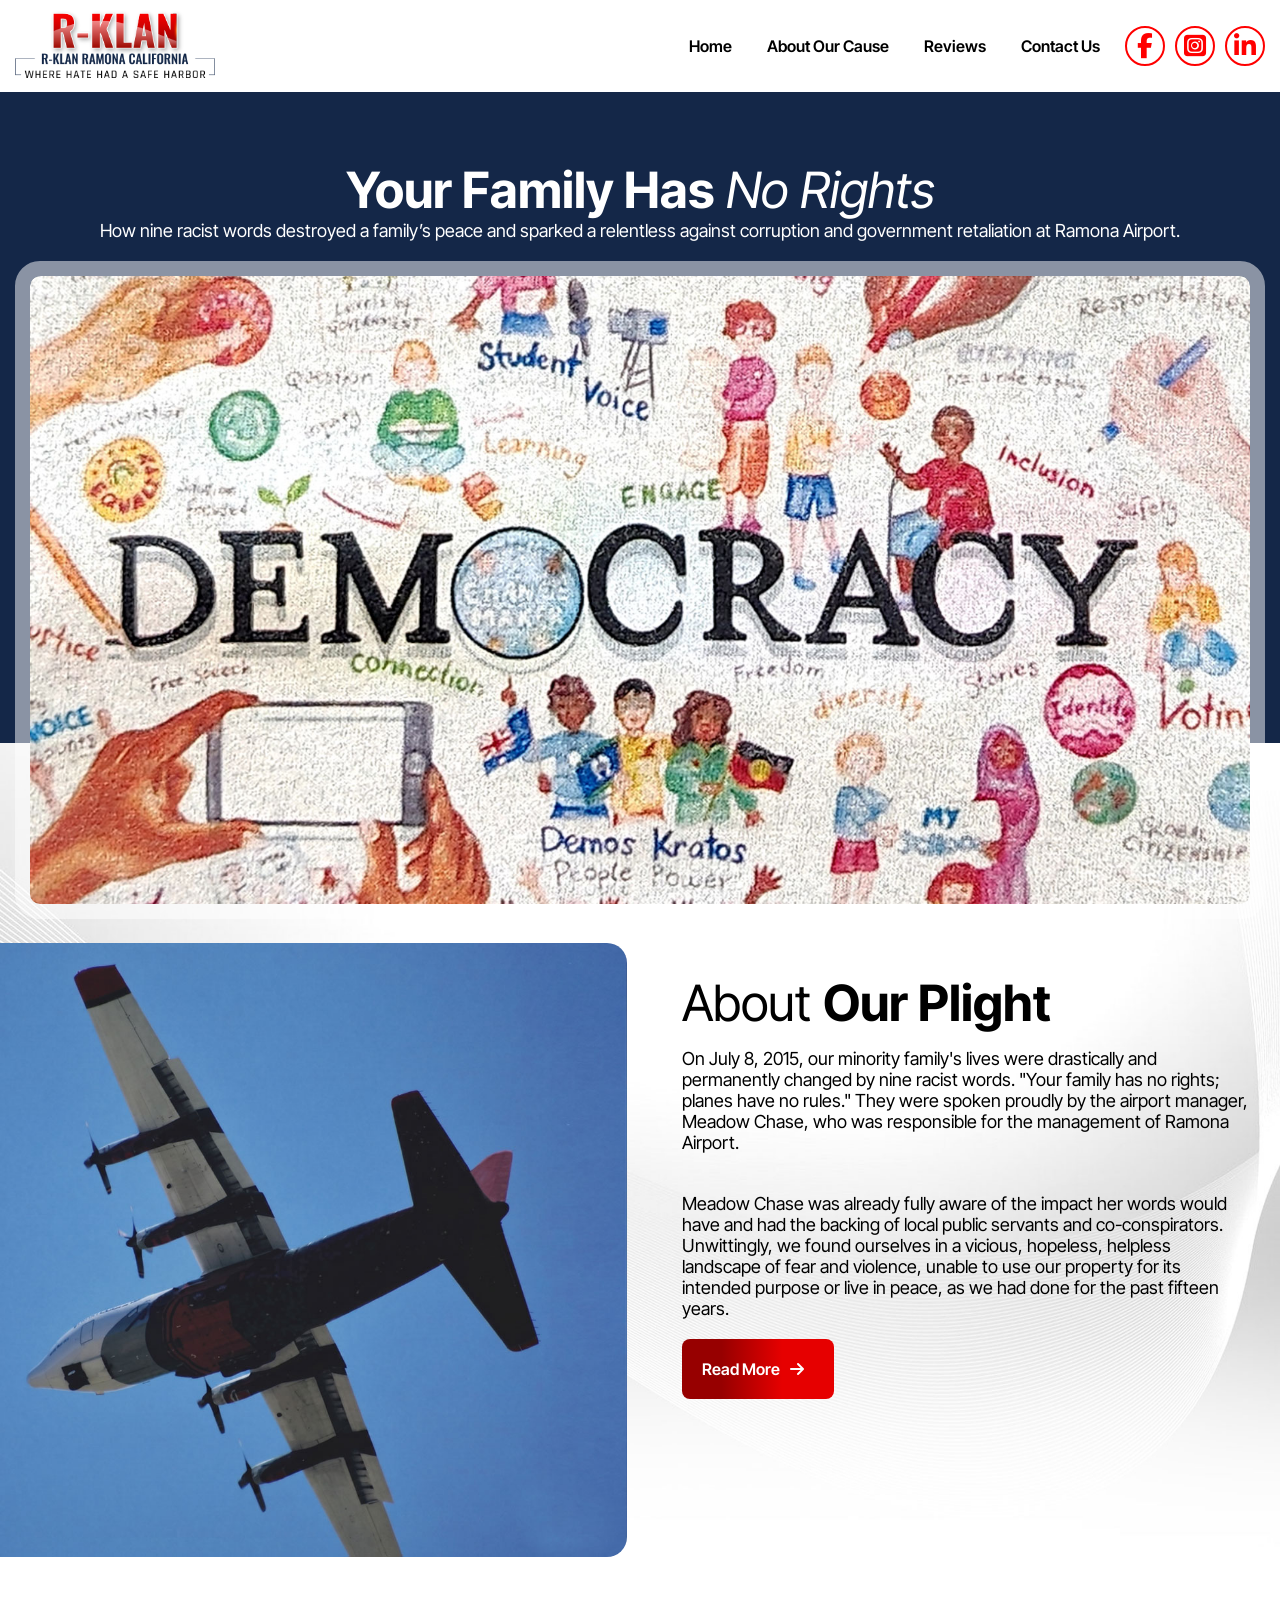
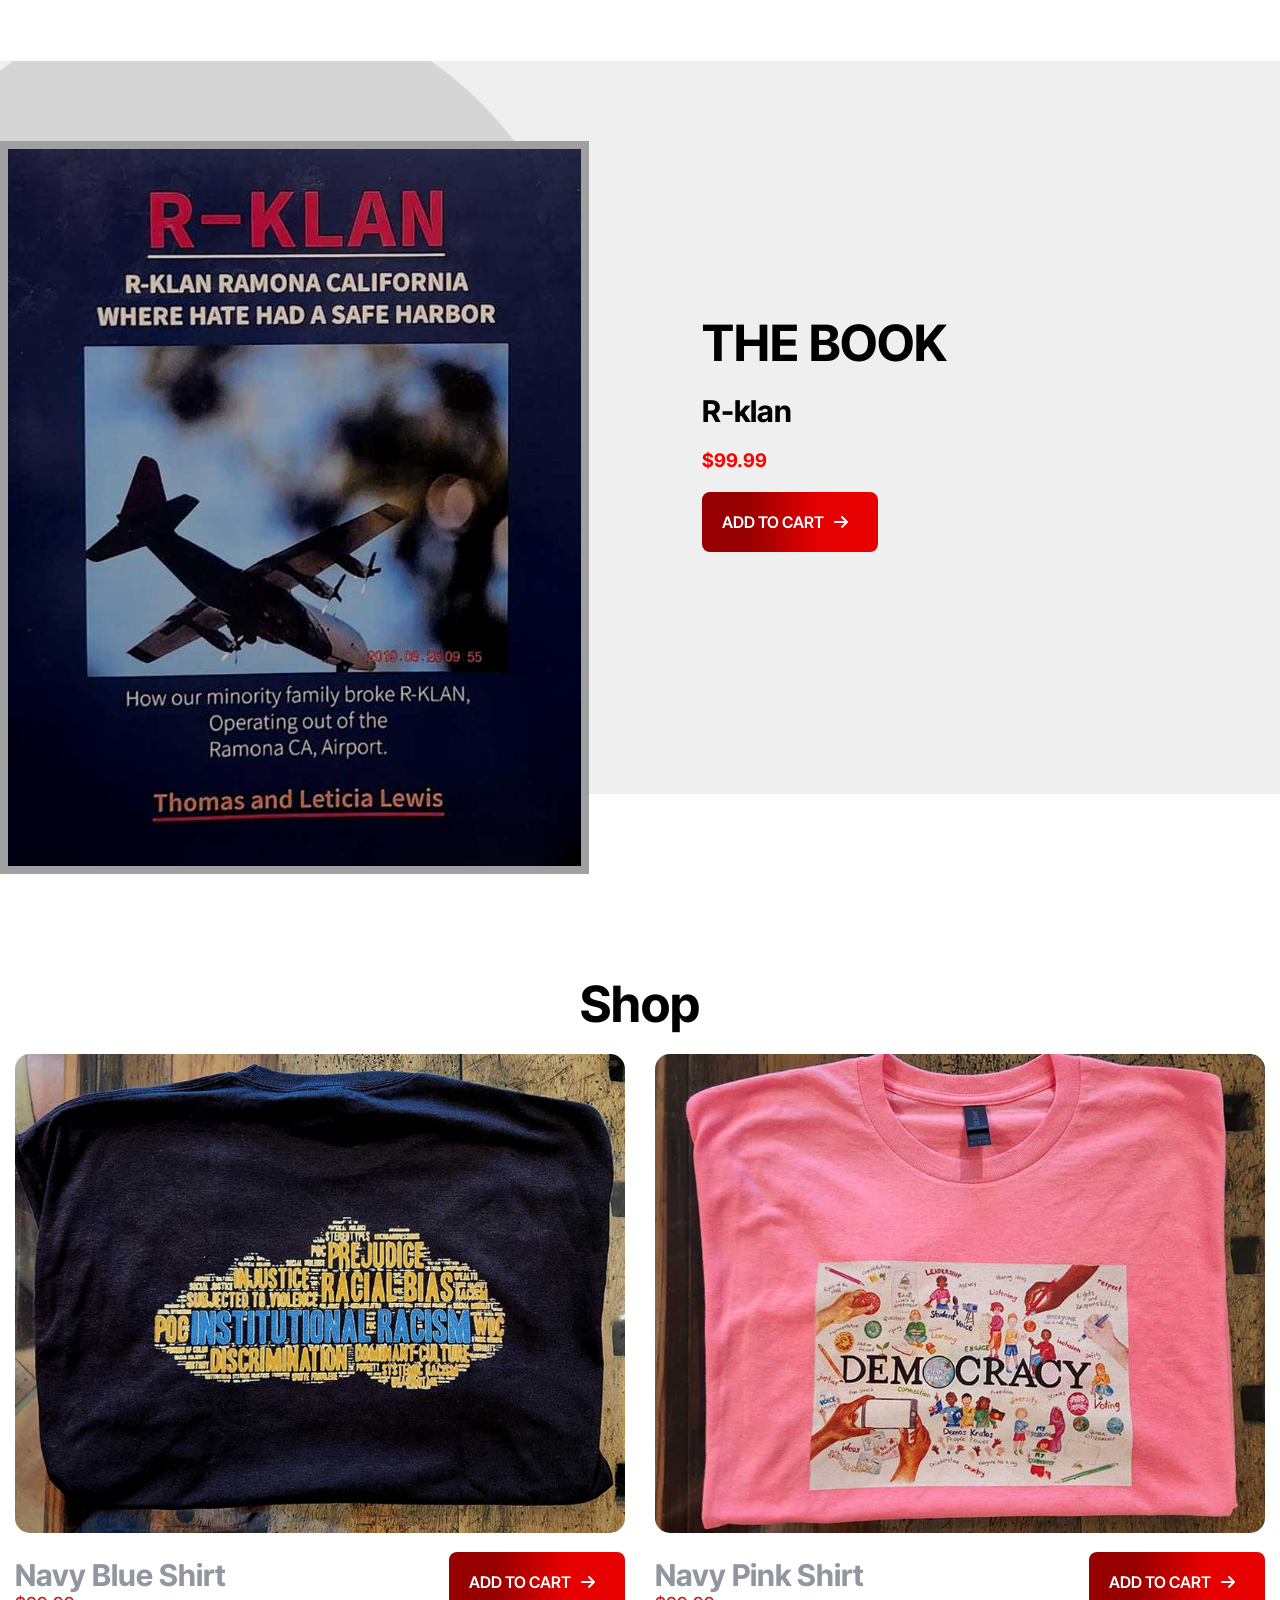
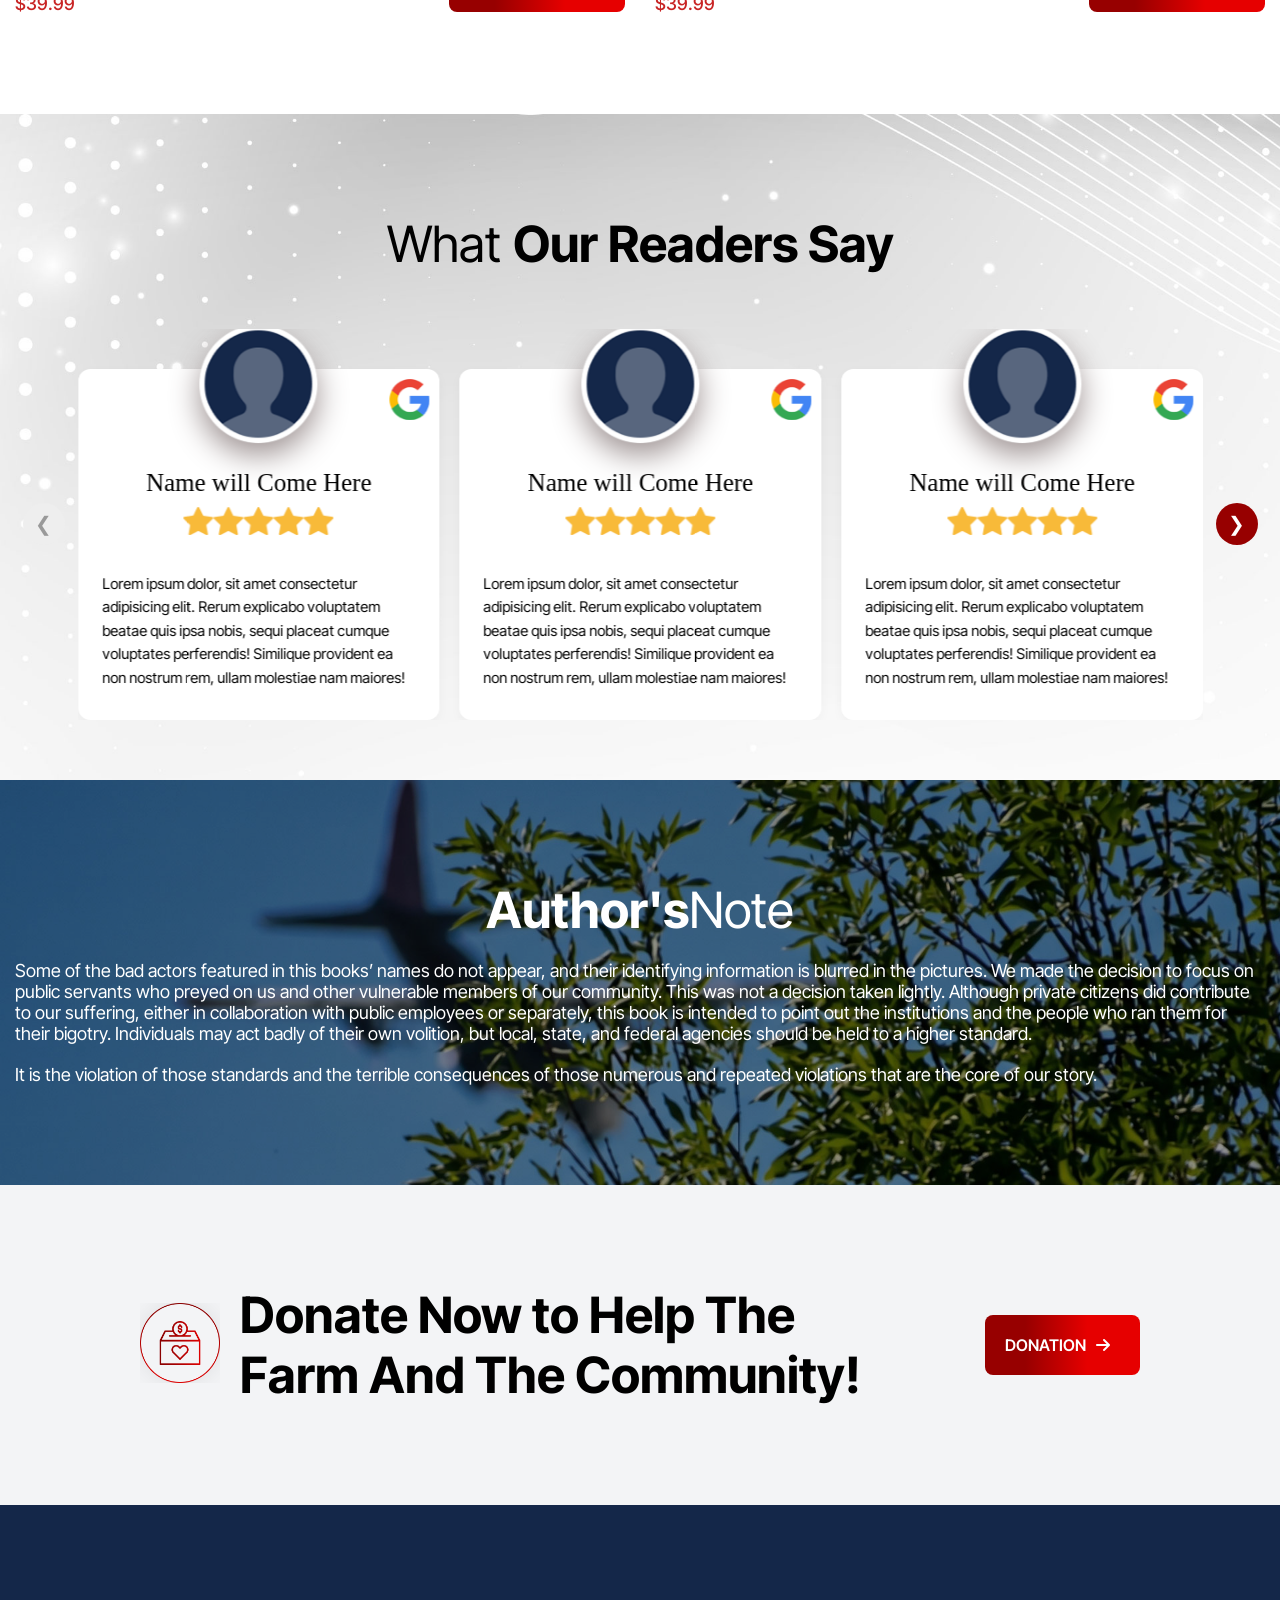
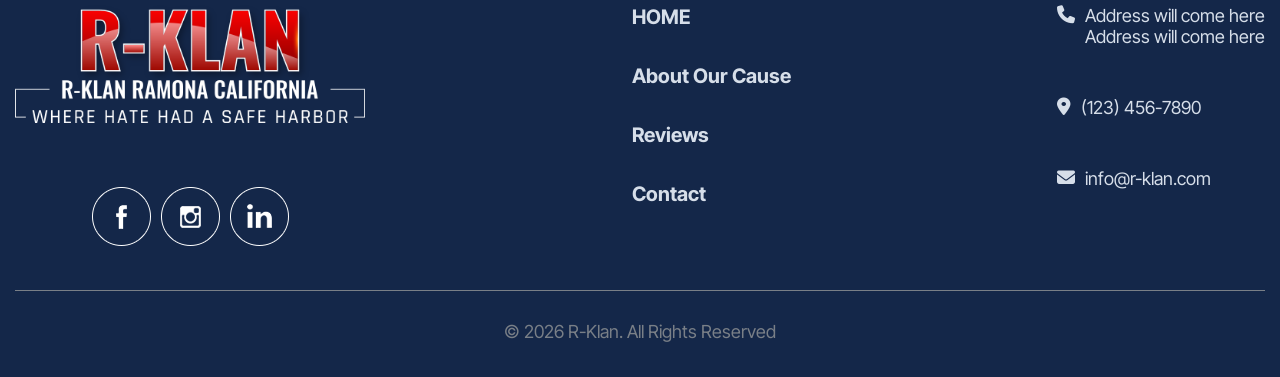
==== index.html @ c8f29520 "20 20" ====
<!DOCTYPE html>
<html lang="en">

<head>
    <meta charset="UTF-8">
    <meta name="viewport" content="width=device-width, initial-scale=1.0">
    <link rel="stylesheet" href="css/style.css">
    <link rel="stylesheet" href="css/Responsive.css">
    <link rel="preconnect" href="https://fonts.googleapis.com">
    <link rel="icon" type="image/png" sizes="16*16" href="HOME/IMAGE/r-klan-1.png">

    <link rel="preconnect" href="https://fonts.gstatic.com" crossorigin>
    <link rel="stylesheet" href="https://cdnjs.cloudflare.com/ajax/libs/font-awesome/6.7.2/css/all.min.css">
    <link rel="stylesheet" href="https://cdnjs.cloudflare.com/ajax/libs/font-awesome/6.7.2/css/all.min.css">
     <script src="js/component.js" defer></script>
    <script src="js/script.js" defer></script> 
    <title>r.klan</title>
</head>

<body>
    <header id="Nav-bar" class="r-klan-header">
        <div class="container">
            <div class="content">
                <div class="iogo-header">
                    <figure>
                        <div class="image-header">
                            <a href="index.html">
                                <img src="HOME/IMAGE/nav-bar.png" alt="logo-header">
                            </a>
                        </div>
                    </figure>
                </div>

                <div class="desktop">
                    <div class="said">
                        <div class="text-header">
                            <ul>
                                <li>
                                    <a href="index.html"></a>
                                </li>
                                <li>
                                    <a href="index.html"></a>
                                </li>
                                <li>
                                    <a href="about.html"></a>
                                </li>
                                <li>
                                    <a href="Reviews.html"></a>
                                </li>
                                <li>
                                    <a href="Contact.html"></a>
                                </li>
                            </ul>

                            <nav class="text">
                                <ul>

                                    <li><a href="index.html">Home</a></li>
                                    <li><a href="about.html">About Our Cause</a></li>
                                    <li><a href="Reviews.html">Reviews</a></li>
                                    <li><a href="Contact.html" class="active">Contact Us</a></li>
                                </ul>
                            </nav>
                            <div class="icon-nav">
                                <a href="">
                                    <i class="fa-brands fa-facebook-f"></i>
                                </a>
                                <a href="">
                                    <i class="fa-brands fa-square-instagram"></i>
                                </a>
                                <a href="">
                                    <i class="fa-brands fa-linkedin-in"></i>
                                </a>
                            </div>
                        </div>
                        </div>
                    </div>
                    <button class="nav-toggle" id="navToggle">  
                        <i class="fa-solid fa-bars"></i>
                        <!-- <i class="fa-solid fa-xmark"></i> -->
                    </button>

                    
                    <div class="mobile-nav" id="mobileNav">
                        <div class="said-nav">
                     <nav class="text">
                            <ul>
                                <li>
                                    <a href="index.html"></a>
                                </li>
                                <li>
                                    <a href="index.html"></a>
                                </li>
                                <li>
                                    <a href="about.html"></a>
                                </li>
                                <li>
                                    <a href="Reviews.html"></a>
                                </li>
                                <li>
                                    <a href="Contact.html"></a>
                                </li>
                            </ul>

                            
                              

                                    <li><a href="index.html">Home</a></li>
                                    <li><a href="about.html">About Our Cause</a></li>
                                    <li><a href="Reviews.html">Reviews</a></li>
                                    <li><a href="Contact.html" class="active">Contact Us</a></li>
                                </ul>
                     </nav>
                          
                            <div class="icon-nav">
                                <a href="">
                                    <i class="fa-brands fa-facebook-f"></i>
                                </a>
                                <a href="">
                                    <i class="fa-brands fa-square-instagram"></i>
                                </a>
                                <a href="">
                                    <i class="fa-brands fa-linkedin-in"></i>
                                </a>
                            </div>
                       
                        </div>
                    </div>
                   </header>
    <!--------------------------------------------------------- Nav-bar-------------------------------------------------------- -->
    <section id="yourfamily" class="main">
        <div class="container">
            <div class="fullcontent">
                <div class="imageone">
                    <div class="yourfamily">
                        <h1><b>Your Family Has</b><i> No Rights</i></h1>
                        <div class="afamily">
                            <p>How nine racist words destroyed a family’s peace and sparked a relentless
                                against corruption and government retaliation at Ramona Airport.</p>
                        </div>
                    </div>
                    <img src="HOME/IMAGE/Untitled-1.jpg" class="democracy" alt="Democracy">
                </div>
            </div>
    </section>
    <!------------------------------------------------------ Yourfamily ------------------------------------------------------>
    <section id="FLIGHT" class="FLIGHT">
        <figure> <img src="HOME/IMAGE/FLIGHT.jpg" class="FLIGHTtwo" alt="FLIGHT"></figure>
        <div class="row">

            <h2>About <b>Our Plight</b></h2>
            <p>On July 8, 2015, our minority family's lives were drastically and permanently changed by nine racist
                words. "Your family has no rights; planes have no rules." They were spoken proudly by the airport
                manager, Meadow Chase, who was responsible for the management of Ramona Airport.</p>
            <p class="para1">Meadow Chase was already fully aware of the impact her words would have and had the backing
                of local public servants and co-conspirators. Unwittingly, we found ourselves in a vicious, hopeless,
                helpless landscape of fear and violence, unable to use our property for its intended purpose or live in
                peace, as we had done for the past fifteen years.</p>
            <div class="btn">
                <a href="#">Read More</a>
            </div>
        </div>
    </section>
    <!-------------------------------------------------------- thebook------------------------------------------------------ -->

    <section id="book" class="thebook1">
        <div class="container">
            <div class="content">
                <div class="image">
                    <div class="imagethree">
                        <img src="HOME/IMAGE/image (10).jpg" class="r-klan" alt="r-klan">
                    </div>
                </div>
            </div>
            <div class="fulltext">
                <div class="text">
                    <h2 class="thebook"><b>THE BOOK</b> </h2>
                    <h3 class="r-klanp"><b>R-klan</b></h3>
                    <h3 class="amount">$99.99</h3>
                    <div class="btn">
                        <a href="#">ADD TO CART</a>
                    </div>
                </div>
            </div>



    </section>
    <!--------------------------------------------------------- Shop------------------------------------------------------- -->
    <section id="shop" class="Shoponly">
        <div class="container">
            <div class="shop">
                <h1>Shop</h1>
            </div>
            <div class="content">


                <div class="fullshop">
                    <div class="imageone">
                        <img src="HOME/IMAGE/image (11).jpg" alt="shirt">

                        <div class="text">
                            <div class="text1">
                                <h4>Navy Blue Shirt</h4>
                                <p>$39.99</p>
                            </div>
                            <div class="btn">
                                <a href="#">ADD TO CART</a>
                            </div>
                        </div>
                    </div>
                    <div class="imagtwo">
                        <img src="HOME/IMAGE/image (12).jpg" alt="shirt">
                        <div class="text">
                            <div class="text1">
                                <h4>Navy Pink Shirt</h4>
                                <p>$39.99</p>
                            </div>
                            <div class="btn">
                                <a href="#">ADD TO CART</a>
                            </div>
                        </div>
                    </div>



                </div>
            </div>
        </div>
    </section>
    <!------------------------------------------------------ Readers ------------------------------------------------------>
    <!-- <section id="readers">
        <div class="container">
            <h2>What <b> Our Readers Say </b></h2>
            <div class="fullbox">
                <div class="rev-item">
                    <div class="rev-top-group">
                        <div class="icon">
                            <figure>
                                <img src="HOME/IMAGE/icon6.png" alt="icon" class="icon-user">
                                <img src="HOME/IMAGE/google.png" alt="google" class="google-user">
                            </figure>
                        </div>
                    </div>
                    <div class="name-will">Name will Come Here</div>
                    <div class="star">
                        <figure>
                            <img src="HOME/IMAGE/star.png" alt="star-s" class="star">
                        </figure>
                    </div>
                    <p class="Lorem">Lorem ipsum dolor, sit amet consectetur adipisicing elit. Rerum explicabo
                        voluptatem beatae quis ipsa nobis, sequi placeat cumque voluptates perferendis! Similique
                        provident ea non nostrum rem, ullam molestiae nam maiores!</p>
                </div> -->
    <!---------------------------------------------------- Card-2 -------------------------------------------------->
    <!-- 
                <div class="rev-item">
                    <div class="rev-top-group">
                        <div class="icon">
                            <figure>
                                <img src="HOME/IMAGE/icon6.png" alt="icon" class="icon-user">
                                <img src="HOME/IMAGE/google.png" alt="google" class="google-user">
                            </figure>
                        </div>
                    </div>
                    <div class="name-will">Name will Come Here</div>
                    <div class="star">
                        <figure>
                            <img src="HOME/IMAGE/star.png" alt="star-s" class="star">
                        </figure>
                    </div>
                    <p class="Lorem">Lorem ipsum dolor, sit amet consectetur adipisicing elit. Rerum explicabo
                        voluptatem beatae quis ipsa nobis, sequi placeat cumque voluptates perferendis! Similique
                        provident ea non nostrum rem, ullam molestiae nam maiores!</p>
                </div> -->
    <!--------------------------------------------------- Card-3 --------------------------------------------------->
    <!-- <div class="rev-item">
                    <div class="rev-top-group">
                        <div class="icon">
                            <figure>
                                <img src="HOME/IMAGE/icon6.png" alt="icon" class="icon-user">
                                <img src="HOME/IMAGE/google.png" alt="google" class="google-user">
                            </figure>
                        </div>
                    </div>
                    <div class="name-will">Name will Come Here</div>
                    <div class="star">
                        <figure>
                            <img src="HOME/IMAGE/star.png" alt="star-s" class="star">
                        </figure>
                    </div>
                    <p class="Lorem">Lorem ipsum dolor, sit amet consectetur adipisicing elit. Rerum explicabo
                        voluptatem beatae quis ipsa nobis, sequi placeat cumque voluptates perferendis! Similique
                        provident ea non nostrum rem, ullam molestiae nam maiores!</p>
                </div> -->
     
<section id="readers">
    <div class="container">
 
        <h2>What <b>Our Readers Say</b></h2>
 
        <div class="review-slider">
 
            <!-- Left Button -->
            <button class="slider-btn prev" aria-label="Previous">
                &#10094;
            </button>
 
            <div class="fullbox">
                <div class="slider-track">
 
                    <!-- Card 1 -->
                    <div class="rev-item">
                        <div class="rev-top-group">
                            <div class="icon">
                                <figure>
                                    <img src="HOME/IMAGE/icon6.png"
                                         alt="icon" class="icon-user">
                                    <img src="HOME/IMAGE/google.png"
                                         alt="google" class="google-user">
                                </figure>
                            </div>
                        </div>
 
                        <div class="name-will">Name will Come Here</div>
 
                        <div class="star">
                            <figure>
                                <img src="HOME/IMAGE/star.png"
                                     alt="stars" class="star">
                            </figure>
                        </div>
 
                        <p class="Lorem">
                            Lorem ipsum dolor, sit amet consectetur
                            adipisicing elit. Rerum explicabo voluptatem
                            beatae quis ipsa nobis, sequi placeat cumque
                            voluptates perferendis! Similique provident
                            ea non nostrum rem, ullam molestiae nam maiores!
                        </p>
                    </div>
 
                    <!-- Card 2 -->
                    <div class="rev-item">
                        <div class="rev-top-group">
                            <div class="icon">
                                <figure>
                                    <img src="HOME/IMAGE/icon6.png"
                                         alt="icon" class="icon-user">
                                    <img src="HOME/IMAGE/google.png"
                                         alt="google" class="google-user">
                                </figure>
                            </div>
                        </div>
 
                        <div class="name-will">Name will Come Here</div>
 
                        <div class="star">
                            <figure>
                                <img src="HOME/IMAGE/star.png"
                                     alt="stars" class="star">
                            </figure>
                        </div>
 
                        <p class="Lorem">
                            Lorem ipsum dolor, sit amet consectetur
                            adipisicing elit. Rerum explicabo voluptatem
                            beatae quis ipsa nobis, sequi placeat cumque
                            voluptates perferendis! Similique provident
                            ea non nostrum rem, ullam molestiae nam maiores!
                        </p>
                    </div>
 
                    <!-- Card 3 -->
                    <div class="rev-item">
                        <div class="rev-top-group">
                            <div class="icon">
                                <figure>
                                    <img src="HOME/IMAGE/icon6.png"
                                         alt="icon" class="icon-user">
                                    <img src="HOME/IMAGE/google.png"
                                         alt="google" class="google-user">
                                </figure>
                            </div>
                        </div>
 
                        <div class="name-will">Name will Come Here</div>
 
                        <div class="star">
                            <figure>
                                <img src="HOME/IMAGE/star.png"
                                     alt="stars" class="star">
                            </figure>
                        </div>
 
                        <p class="Lorem">
                            Lorem ipsum dolor, sit amet consectetur
                            adipisicing elit. Rerum explicabo voluptatem
                            beatae quis ipsa nobis, sequi placeat cumque
                            voluptates perferendis! Similique provident
                            ea non nostrum rem, ullam molestiae nam maiores!
                        </p>
                    </div>
 
                </div>
            </div>
 
            <!-- Right Button -->
            <button class="slider-btn next" aria-label="Next">
                &#10095;
            </button>
 
        </div>
    </div>
</section>
 

    <!----------------------------------------- Note--------------------------------------- -->
    <section id="note">
        <div class="container">
            <div class="content">
                <h4><b>Author's</b>Note</h4>
                <p>Some of the bad actors featured in this books’ names do not appear, and their identifying information
                    is blurred in the pictures. We made the decision to focus on public servants who preyed on us and
                    other vulnerable members of our community. This was not a decision taken lightly. Although private
                    citizens did contribute to our suffering, either in collaboration with public employees or
                    separately, this book is intended to point out the institutions and the people who ran them for
                    their bigotry. Individuals may act badly of their own volition, but local, state, and federal
                    agencies should be held to a higher standard.
                </p>
                <p> It is the violation of those standards and the terrible consequences of those numerous and repeated
                    violations that are the core of our story.</p>
            </div>
        </div>
    </section>
    <!------------------------------------------------------- Donate----------------------------------------------------- -->
    <section id="Donate">
        <div class="container">
            <div class="fullcontent">
                <div class="content1">
                    <div class="image">
                        <figure>
                            <img src="HOME/IMAGE/icon2.png" alt="">
                        </figure>
                    </div>
                    <h2>Donate Now to Help The <br>
                        Farm And The Community!</h2>
                </div>
                <div class="btn">
                    <a href="#">DONATION</a>
                </div>
            </div>
        </div>
    </section>
    <!----------------------------------------------------------- r-klan ----------------------------------------------------------->
    <footer id="klan" class="lower">
        <div class="container">
            <div class="content">
                <div class="contentone">
                    <div class="image">
                        <figure>
                            <a href="index.html"><img src="HOME/IMAGE/r-klan-1.png" alt="R-klan" class="img"></a>
                        </figure>
                        <figure>
                            <div class="image-1">
                                <a href=""><img src="HOME/IMAGE/facebook.png" alt="facebook" class="your"></a>
                                <a href=""><img src="HOME/IMAGE/insta.png" alt="insta" class="your"></a>
                                <a href=""><img src="HOME/IMAGE/i.n.png" alt="i.n" class="your"></a>
                            </div>
                        </figure>
                    </div>
                    <div class="text">
                        <nav>
                            <ul>
                                <li><a href="index.html">HOME</a></li>
                                <li><a href="about.html">About Our Cause</a></li>
                                <li><a href="Reviews.html">Reviews</a></li>
                                <li><a href="Contact.html">Contact</a></li>
                            </ul>
                        </nav>
                    </div>
                    <div class="textcall">

                        <p> Address will come here <br>
                            Address will come here</p>

                        <p>(123) 456-7890</p>
                        <p>info@r-klan.com</p>
                    </div>
                </div>
                <div class="content2">
                    <p>© 2026 R-Klan. All Rights Reserved</p>
                </div>
            </div>
        </div>
    </footer>
    <!--------------------------------------------------------- Complete-wab-page ----------------------------------------------->
</body>

</html>
---- css/style.css ----
@import url('https://fonts.googleapis.com/css2?family=Inter+Tight:ital,wght@0,300;1,300&display=swap');
@import url('https://fonts.googleapis.com/css2?family=Inter+Tight:ital,wght@0,300;1,300&display=swap');



html,
body {
    overflow-x: clip;
}

* {
    padding: 0;
    margin: 0;
    box-sizing: border-box;
}

h1,
h2 {
    font-size: 50px;
    font-family: "Inter Tight", sans-serif;
    font-weight: 400;

}

p {
    font-family: "Inter Tight", sans-serif;
    font-weight: 400;
    font-size: 18px;


}

img {
    width: 100%;
}

.btn a {
    /* background-image: url(background-color-1.jpg); */
    background-position: center;
    background: linear-gradient(90deg, rgba(151, 0, 0, 1) 26%, rgba(230, 0, 0, 1) 66%);
    background-size: cover;
    padding: 20px 20px;
    color: white;
    border-radius: 8px;
    font-family: "Inter Tight", sans-serif;
    font-weight: 600;
    text-decoration: none;
}

/* .btn a {
    font-size: 15px;
    background: linear-gradient(90deg, rgba(151, 0, 0, 1) 26%, rgba(230, 0, 0, 1) 66%);
    padding: 20px 20px;
    border-radius: 8px;
    color: white;
    text-decoration: none;
} */
.btn a::after {
    content: "\f061";
    font-weight: 900;
    font-family: "Font Awesome 6 Free";
    padding: 10px 10px 20px;

}

.fullcontent {
    text-align: center;
}

.yourfamily {
    color: white;

    /* font-optical-sizing: auto;
   /* font-weight: <weight>;    */
    font-style: normal;
    padding: 20px 30px;
}

.main {
    background-color: #142748;
    display: flex;
    justify-content: center;
    /* padding: 100px 15px;*/
    padding: 140px 15px 0px;
}

.container {
    width: 100%;
    max-width: 1280px;
    row-gap: 30px;
}


.democracy {
    width: 100%;
    /* height: 450px; */
    border-radius: 25px;
    border: 15px solid rgba(255, 255, 255, 0.5);
    margin-bottom: -180px;
    position: relative;
    z-index: 11;
}

/*----------------------------------------------------------FLIGH---------------------------------------------------------- */
.FLIGHT {
    display: flex;
    padding: 200px 0px 100px 0px;
    width: 100%;
    border-radius: 0px 20px 20px 0px;
    /* height: auto; 
    min-height: 80vh;  */
    background-image: url("../HOME/IMAGE/image.2.jpg");
    background-position: center;
    background-size: cover;
    column-gap: 25px;
    position: relative;
    z-index: 10;
}

#FLIGHT p {
    margin-top: 15px;
    margin-bottom: 40px;
}

.FLIGHTone {
    width: 50%;
}

.FLIGHTtwo {
    width: 100%;
    border-radius: 0px 20px 20px 0px;
    height: auto;
    /* min-height: 80vh; */
    object-fit: cover;
    object-position: center;
    height: 80vh;
}

figure {
    width: 50%;
}

.container {
    width: 100%;
    max-width: 1280px;
    row-gap: 30px;
}

.row {
    /* display: flex; */
    flex-direction: column;
    width: 50%;
    row-gap: 50px;
    /* padding: 0px 15px; */
    padding: 30px 30px;



    /* ------------------------------------------------------------btn------------------------------------------------------------ */
}


.btn a ::after {}


/*----------------------------------------------------------- Thebook ----------------------------------------------------------*/
.thebook {


    font-size: 50px;
    font-family: "Inter Tight", sans-serif;
    font-weight: 900;
}


.text {
    display: flex;
    flex-direction: column;
    font-family: "Inter Tight", sans-serif;

    /* padding: 0px 62px; */

    /* row-gap: 20px; */
}

#book .text {
    padding: 0px 62px;
    row-gap: 20px;
}

.r-klanp {


    font-weight: 500;
    font-size: 30px;
    font-family: "Inter Tight", sans-serif;
}


.amount {

    color: red;
}

.cart {
    padding: 10px 25px;
    background-image: url(background-color-1.jpg);
    background-size: cover;
    background-position: center;
    color: white;
    border-radius: 5px;

}

.r-klan {
    width: 100%;

}

.thebook1 .imagethree {
    /* display: flex; */
    position: relative;
    width: 92%;
    bottom: -80px;
    line-height: 0;
    border: 8px solid #a0a0a0;

}

.thebook1 {
    /* margin-top: 50px; */
    background-color: #efefef;
    display: flex;
    justify-content: center;
    position: relative;
}

#book::before {
    content: " ";
    background-image: url("../HOME/IMAGE/2.png");
    background-size: contain;
    background-position: center;
    position: absolute;
    top: -65px;
    left: -570px;
    width: 100%;
    height: 100%;
    background-repeat: no-repeat;
}

#book .container {
    display: flex;
    align-items: center;
    width: 100%;
    max-width: 1280px;
}

.image {}

.content {
    width: 50%;
    position: relative;
}

#book .btn {
    padding: 20px 0px;

}


/* -------------------------------------------------------------Shop -------------------------------------------------------------*/
.shirt {

    border-radius: 30px;
}

.shirttwo {}

.fullshop {
    text-align: center;
    display: flex;
    justify-content: center;
    column-gap: 30px;
}

.shop {
    text-align: center;
}

.Shoponly {
    display: flex;
    align-items: center;
    text-align: center;
    justify-content: center;
    flex-direction: column;
    width: 100%;
    padding: 180px 15px 100px;
}

.shop h1 {
    font-weight: 700;
}

#shop .content {
    display: flex;
    justify-content: center;
    column-gap: 30px;
    padding-top: 20px;
    width: 100%;

}

#shop .text {

    justify-content: space-between;
    padding-top: 20px;
}

#shop p {
    font-family: "Inter Tight", sans-serif;
    font-weight: 500;
    font-size: 18px;
    color: #c82424;
}

#shop h4 {
    font-size: 30px;
    color: #9196a1;

}

#shop img {
    border-radius: 15px;
}

#shop .btn {
    padding-top: 15px;

}

.text1 {
    text-align: start;
}

/*---------------------------------------------------------- Readers ----------------------------------------------------------*/
/* ==============================
   READERS REVIEW SECTION
============================== */

 
/* Readers Section */
 
#readers {
    display: flex;
    justify-content: center;
    background-image: url(../HOME/IMAGE/image.1.jpg);
    background-size: cover;
    background-position: center;
    padding: 100px 15px 60px;
    overflow: hidden;
}
 
#readers .container {
    display: flex;
    flex-direction: column;
    align-items: center;
    width: 100%;
}
 
#readers h2 {
    text-align: center;
    margin-bottom: 25px;
}
 
/* Slider Main Wrapper */
 
.review-slider {
    position: relative;
    width: 90%;
    max-width: 1200px;
    display: flex;
    align-items: center;
    justify-content: center;
}
 
/* Slider View */
 
.fullbox {
    width: 100%;
    overflow: hidden;
    cursor: grab;
    user-select: none;
}
 
.fullbox:active {
    cursor: grabbing;
}
 
/* Slider Track */
 
.slider-track {
    display: flex;
    gap: 20px;
    transition: transform 0.6s ease-in-out;
    will-change: transform;
}
 
/* Review Card */
 
.rev-item {
    display: flex;
    justify-content: center;
    align-items: center;
    flex-direction: column;
 
    background-color: white;
    border-radius: 12px;
    padding: 30px 24px;
 
    position: relative;
    margin-top: 40px;
 
    flex: 0 0 calc((100% - 40px) / 3);
    box-sizing: border-box;
 
    box-shadow: 0 4px 12px rgba(0, 0, 0, 0.04);
}
 
/* User Icon */
 
.icon-user {
    width: 120px;
    filter: drop-shadow(0px 12px 15px #9e9393);
}
 
.google-user {
    position: absolute;
    top: 55px;
    right: 10px;
    width: 40px;
}
 
.rev-top-group {
    position: absolute;
    top: -45px;
    left: 0;
    right: 0;
    display: flex;
    justify-content: center;
}
 
.name-will {
    font-size: 25px;
    font-weight: 400;
    color: var(--rev-bg-mobile);
    margin-top: 70px;
    margin-bottom: 10px;
}
 
.star {
    font-size: 1.4rem;
    margin-bottom: 16px;
    letter-spacing: 2px;
    width: 150px;
}
 
.Lorem {
    font-size: 0.92rem;
    line-height: 1.6;
    color: var(--rev-font-color);
    margin: 0;
    text-align: left;
}
 
/* Slider Arrows */
 
.slider-btn {
    position: absolute;
    top: 50%;
    transform: translateY(-50%);
 
    width: 42px;
    height: 42px;
    border: none;
    border-radius: 50%;
 
    background: #970000;
    color: white;
 
    font-size: 20px;
    cursor: pointer;
    z-index: 5;
 
    display: flex;
    align-items: center;
    justify-content: center;
 
    transition: 0.3s;
}
 
.slider-btn:hover {
    background: #e60000;
}
 
.slider-btn.prev {
    left: -55px;
    background: #eeeeee;
    color: #999;
}
 
.slider-btn.next {
    right: -55px;
}
 
/* Responsive */
 
@media (max-width: 900px) {
    .rev-item {
        flex: 0 0 calc((100% - 20px) / 2);
    }
}
 
@media (max-width: 600px) {
    .review-slider {
        width: 85%;
    }
 
    .rev-item {
        flex: 0 0 100%;
    }
 
    .slider-btn.prev {
        left: -42px;
    }
 
    .slider-btn.next {
        right: -42px;
    }
 
    .name-will {
        font-size: 20px;
    }
 
    #readers {
        padding: 70px 15px 50px;
    }
}
 


/* -----------------------------------------Note -----------------------------------------*/
#note {
    background-image: url(../HOME/IMAGE/1.jpg);
    display: flex;
    justify-content: center;
    align-items: center;
    background-size: cover;
    /* background-position: center; */
    padding: 100px 15px;
    position: relative;
    z-index: 1;
    height: 10%;
}

#note .container {
    display: flex;
    justify-content: center;
}

#note .content {
    display: flex;
    flex-direction: column;
    gap: 20px;
    color: white;
    width: 100%;
}

#note h4 {
    text-align: center;
    font-size: 50px;
    font-family: "Inter Tight", sans-serif;
    font-weight: 400;

}

#note::before {
    content: " ";
    position: absolute;
    width: 100%;
    height: 100%;
    top: 0;
    left: 0;
    background-color: rgba(0, 0, 0, 0.4);
    z-index: -1;
}

/*----------------------------------------------------------- Donate -----------------------------------------------------------*/
#Donate {
    display: flex;
    justify-content: center;
    align-items: center;
    width: 100%;
    padding: 100px 15px;
    background-color: #f3f4f6;

}

.container {
    width: 100%;
    max-width: 1280px;
    align-items: center;
}

#Donate .fullcontent {
    display: flex;
    justify-content: space-evenly;
    align-items: center;
}

#Donate .content1 {
    display: flex;
    align-items: center;
}

#Donate .image {}

#Donate h2 {
    font-weight: 700;
    text-align: start;
}

/* ----------------------------------------------------------.r-klan---------------------------------------------------------- */
#klan {
    background-color: #142749;
    display: flex;
    justify-content: center;
    align-items: center;
    padding: 100px 15px 35px;
    width: 100%;
}

#klan .contentone {
    display: flex;
    justify-content: space-between;
    margin-bottom: 40px;
    color: #d6dee9;
}

#klan .image {
    display: flex;
    flex-direction: column;
    row-gap: 60px;
    max-width: 350px;
    width: 100%;
}

#klan .image-1 {
    column-gap: 10px;
    display: flex;
    justify-content: center;
}

#klan ul {
    display: flex;
    flex-direction: column;
    row-gap: 35px;
    font-weight: 700;
}

.text {
    display: flex;
    flex-direction: column;
    row-gap: 20px;
}

#klan .text {
    font-size: 20px;
}

#klan .text li {
    list-style: none;
}

#klan .text a {
    color: #d6dee9;
    text-decoration: none;
}

#klan .textcall {
    row-gap: 50px;
    display: flex;
    flex-direction: column;
    font-weight: 700;
    /* width: 20%; */

}

#klan .content2 {
    border-top: 1px solid;
    padding-top: 30px;
    text-align: center;
    color: #797f87;
}

#klan figure {
    width: 100%;
}

#klan .content {
    width: 100%;
}

#Donate img {
    width: 100px;
    padding-right: 20px;
}

#klan .textcall p:first-child::before {
    content: "\f095";
    font-weight: 900;
    font-family: "Font Awesome 6 Free";
}

#klan .textcall p:nth-child(2)::before {
    content: "\f3c5";
    font-weight: 900;
    font-family: "Font Awesome 6 Free";

}

#klan .textcall p:last-child::before {
    content: "\f0e0";
    font-weight: 900;
    font-family: "Font Awesome 6 Free";

}

#klan .textcall p:first-child,
#klan .textcall p:nth-child(2),
#klan .textcall p:last-child {
    display: flex;
    column-gap: 10px;
}

#klan .text a:hover,
#klan .text p:hover,
#klan .text p:nth-child(2):hover {
    color: red;
    transition: 1s;
}

#klan .textcall a:hover,
#klan .textcall p:hover,
#klan .textcall p:nth-child(2):hover {
    color: red;
    transition: 1s;
}

/* /-------------------------------------------------- ---Aboutsection--------------- -------------------------------- */

#aboutFLIGHT .container {
    display: flex;
    justify-content: center;
    margin: 0px 15px;
}

.aboutrow {
    display: flex;
    flex-direction: column;
    width: 100%;
    padding: 30px 30px;
    row-gap: 30px;
}

#aboutFLIGHT figure {
    width: 100%;
}

.FLIGHTab {
    border-radius: 20px 20px 20px 20px;
    object-fit: cover;
    object-position: center;
}

.about-image {
    width: 100%;
    max-width: 1300px;
    border: 15px solid rgba(255, 255, 235, 0.3);
    border-radius: 30px;
    /* margin-bottom: -100px; */
    position: relative;
    z-index: 3;
}

.about-img {
    border-radius: 15px;
    object-fit: cover;
    height: 620px;
}


/*------------------------------------------------------- Why Choose Us------------------------------------------------------- */
#Choose {
    display: flex;
    justify-content: center;
    align-items: center;
    background-color: #efefef;
    padding: 100px 15px;
    position: relative;

}

#Choose .Choosetext {
    width: 50%;
    row-gap: 40px;
    position: relative;
    z-index: 2;
}

.Choosetext {
    display: flex;
    flex-direction: column;
}

#Choose .lowertext {
    display: flex;
    flex-direction: column;
    row-gap: 20px;
}

#Choose .lowertext p::before {
    content: "\f058";
    font-weight: 400;
    font-family: "Font Awesome 6 Free";
    padding-right: 15px;
    color: red;

}

#Choose .FLIGHT2 {
    object-fit: cover;
    object-position: center;
    height: auto;
    width: 100%;
    min-height: 687px;
    margin-bottom: -130px;
    border: 4px solid #a0a0a0;
    position: relative;
    z-index: 3;
}

#Choose figure {
    width: 100%;
}

#Choose .container {
    display: flex;
    justify-content: space-between;
}

#Lorem {
    display: flex;
    justify-content: center;
    width: 100%;
    padding: 180px 15px;
}

#Lorem .container {
    display: flex;
    flex-direction: column;
    justify-content: center;

}

#Lorem .come {
    display: flex;
    flex-direction: column;
    row-gap: 18px;
    position: relative;
    padding: 30px 355px 30px 50px;
    border: 2px solid #e3e3e3;
    box-shadow: 0px 9px 40px 0px rgba(0, 0, 0, 0.1);
    border-radius: 8px
}

#Lorem .profile {
    max-width: 100px;
    filter: drop-shadow(0px 29px 14px #d7cbcb);
}

#Lorem .logos {
    position: absolute;
    right: 20px;
    top: 50px;
    max-width: 40px;
}

#Lorem .stars {
    max-width: 160px;
}

#Lorem h4 {
    font-size: 27px;
    font-family: "Inter Tight", sans-serif;
}

/*---------------------------------------------------------- Contact ----------------------------------------------------------*/
#Contact .plight {}

.Contact-img {
    width: 100%;

}

#changed {
    display: flex;
    justify-content: center;
    background-color: #ffff;
    width: 100%;
    padding: 200px 15px 100px;
}

.position-bottom {
    object-position: center bottom;
}

#changed .container {
    display: flex;
    justify-content: center;
    column-gap: 30px;
}

.Contact {
    width: 50%;
}

.fulltext {
    display: flex;
    flex-direction: column;
    row-gap: 15px;
    margin-top: 10px;
}

input,
textarea {
    width: 100%;
    padding: 20px;
    border-radius: 5px;
    border: 1px solid #e3e3e3;
    box-shadow: 0px 17px 38px -11px rgba(0, 0, 0, 0.1);
    font-size: 18px;
    outline: none;

}

#changed h2 {
    font-size: 50px;
    font-family: "Inter Tight", sans-serif;
    font-weight: 600;

}

#changed input::placeholder,
textarea::placeholder {
    color: black;
    font-size: 16px;
}

.cell-1 {
    width: 100%;
    font-size: 25px;
    padding: 18px;
    border-radius: 5px;
    border: 1px solid #e3e3e3;
    background: linear-gradient(90deg, rgba(151, 0, 0, 1) 26%, rgba(230, 0, 0, 1) 66%);
    color: white;
}

#changed button::after {
    content: "\f061";
    font-family: "Font Awesome 6 Free";
    font-weight: 900;
}

.imagetouch {
    background-size: cover;
    background-position: center left;
    height: auto;
    min-height: 450px;
    width: 100%;
    border-radius: 20px 20px 20px 20px;
}

.image-contact {
    width: 100%;
    max-width: 1300px;
    border: 15px solid rgba(255, 255, 235, 0.3);
    border-radius: 30px;
    margin-bottom: -100px;
    position: relative;
    z-index: 3;
}

#image-call {
    border-radius: 15px;
    object-fit: cover;
    height: 620px;
}

/* ----------------------------------------------------------header---------------------------------------------------------- */
#Nav-bar {
    display: flex;
    justify-content: center;
    width: 100%;
    padding: 10px 15px;
    background-color: #ffff;
    top: 0;
    left: 0;
    position: fixed;
    z-index: 15;
    transition: transform 0.4s ease-in-out;
    transform: translateY(0);
}


#Nav-bar .content {
    display: flex;
    justify-content: space-between;
    align-items: center;
    width: 100%;
}

#Nav-bar .image-header {
    max-width: 200px;
}

#Nav-bar .said {
    display: flex;
    justify-content: space-between;
    align-items: center;
    column-gap: 25px;
}

#Nav-bar .text-header {
    display: flex;
    justify-content: space-between;
    align-items: center;
    column-gap: 25px;
    row-gap: 20px;

}

#Nav-bar .desktop ul {
    display: flex;
    column-gap: 35px;
    list-style: none;
}

#Nav-bar figure {
    width: 100%;
}

.icon-nav {
    display: flex;
    font-size: 25px;
    column-gap: 10px;
}

.fa-brands {
    color: red;
    border-radius: 50%;
    font-size: 25px;
    display: flex !important;
    justify-content: center;
    align-items: center;
    width: 40px;
    height: 40px;
    border: 2px solid;
    aspect-ratio: 1 / 1;
}

.r-klan-header .text li a {
    color: black;
    font-weight: 600;
    text-decoration: none;
}

#Nav-bar a {
    text-decoration: none;
}

.mobile-nav,
.nav-toggle {
    display: none;
}

#Nav-bar.icon-nav a:hover {
    color: red;
    transition: 1s;
}

.Reviews-div {
    width: 100%;
    max-width: 1300px;
    border: 15px solid rgba(255, 255, 235, 0.3);
    border-radius: 30px;
    margin-bottom: -100px;
    position: relative;
    z-index: 3;
}

.reviews-img {
    border-radius: 15px;
    object-fit: cover;
    height: 620px;
}
#Nav-bar .text-header a:hover{
    color: red;
    transition: 1s;
}
#Nav-bar .icon-nav a :hover{
    background-color: red;
    color: white;
     transition: 1s;

}
#r-klan-header .mobile-nav{
    background-color: black;
}
#mobileNav ul{
    list-style: none;
}
#mobileNav .text li a{
   color: white;
       border-bottom: 2px solid;
       font-size: 18px;
}

/* .r-klan-header .text li a{
    padding: 15px;
    font-size: 18px;
    border-bottom: 2px solid;
    border-color: var(--rev-box-bg);
} */
 #mobileNav a{
    color: white;
 }
.text{
     list-style: none;
    
 }
 #mobileNav .icon-nav{
    padding-top: 20px ;
 }
---- css/Responsive.css ----
@media (max-width: 565px) {
    .yourfamily {
        font-size: 15px;
    }

    /* .afamily p{
        font-size: 20px;
    } */
    #klan .text {
        font-size: 15px;
    }



}

@media (max-width: 760px) {
    .main {
        /* padding: 60px 15px; */
        

    }

    .democracy {
        margin-bottom: -110px;
    }

    .yourfamily {
        font-size: 15px;
    }

}

@media (max-width: 430px) {
    .yourfamily {
        font-size: 15px;

    }
}

@media (max-width: 320px) {
    .yourfamily {
        font-size: 13px;
    }

}

/*------------------------------------------------------------ FLIGHT------------------------------------------------------------ */


@media(max-width:1440px) {
    .FLIGHTtwo {
        height: auto;
        /* min-height: 500px; */
    }

    #book::before {
        background-position: top left;
        left: -130px;
    }


}

@media(max-width:1200px) {
    .row {
        row-gap: 20px;
    }
}

@media(max-width:1199px) {}

@media(max-width:1024px) {
    .row {
        padding: 30px 30px;
    }

    h2 {
        font-size: 30px;
    }

    #book .text {
        padding: 25px 0px 0px;
        row-gap: 20px;
    }

    .thebook {
        font-size: 30px;
    }

    #yourfamily h1 {
        font-size: 30px;
    }

    #shop .text {
        row-gap: 10px;
    }

    #shop h4 {
        font-size: 25px;
    }

    #shop .btn {
        text-align: start;
    }

}

@media(max-width:900px) {
    /* #klan .textcall{
            width: 25%;
    } */

}

@media(max-width:768px) {
    .FLIGHT {
        flex-direction: column;

    }

    .FLIGHT .FLIGHTtwo {
        /* min-height: 600px; */
        margin-right: 30px;
        /* margin-top: 50px; */



    }

    .row {
        padding: 10px 10px;
        width: 100%;
    }

    #FLIGHT figure {
        width: 100%;
    }

    /* #book h2, h3{
        font-size: 25px;
        padding: 10px;
    } */
    #klan figure {
        width: 50%;
    }


}

@media(max-width:640px) {
    #book .container {
        flex-direction: column;
        align-items: flex-start;
    }

   #book .fulltext {
        padding: 50px 30px;

    }

    #book .content {
        width: 100%;
    }

    .fullshop {
        column-gap: 15px;
        flex-direction: column;
    }

    .Shoponly {
        padding: 60px 10px;
    }

    #shop .imagtwo {
        margin-top: 45px;
    }

    /* #shop h4{
                font-size: 25px;
    } */
    #note .content {
        text-align: center;
    }

    #klan .textcall {
        margin-top: 40px;
        row-gap: 40px;
        width: 100%;

    }


}

@media(max-width:800px) {
    /* #klan .textcall{
        width: 50%;
    } */

}


@media(min-width:765px) {

    #shop .text {
        flex-direction: row;
    }


}

@media(max-width:735px) {
    #Donate .fullcontent {
        flex-direction: column;
        align-items: flex-start;

    }

    #Donate {
        padding: 60px 15px;
    }

    #Donate .btn {
        padding: 60px 15px;

    }

    #klan .contentone {
        flex-wrap: wrap;
    }

    #klan {
        padding: 60px 15px;
    }

    #klan .image {
        flex: 0 0 100%;
        max-width: 100%;
        justify-content: center;
        align-items: center;
        padding-bottom: 35px;
    }

    #r-klan .image:first-child img {
        max-width: 350px;
    }
}

/*---------------------------------------------------------- About---------------------------------------------------------- */
@media(max-width:1440px) {
    .FLIGHTab {
        height: auto;
        min-height: 500px;
    }

}

@media(max-width:1280px) {}

@media(max-width:1199px) {}

@media(max-width:1024px) {
    .aboutrow {
        padding: 30px 30px;
    }
    #navToggle{
         display: block;
        position: absolute;
        right: 15px;
        padding: 10px;
        background-color: rgb(255, 47, 0);
        border: 2px solid black;
        cursor: pointer;
    }
    #Nav-bar .content{
        flex-wrap:wrap ;
    }
    .mobileNav {
        display: block;
        }



    
    #Nav-bar .content{
        flex-wrap:wrap ;
    }
    #Nav-bar .text-header{
        display: none;
    }
    #image-call{
        height: 400px;
    }
    #about-res{
        height: 400px;
    }
    #reviews-image{
        height: 400px;
    }
}

@media(max-width:991px) {
    #Lorem .come {
        padding-right: 50px;
    }


}

@media(max-width:768px) {
    #aboutFLIGHT .container {
        flex-direction: column;
    }

    #Choose .container {
        flex-direction: column;
        /* align-items: start; */
    }

    #Choose .Choosetext {
        width: 100%;
        row-gap: 15px;
    }

    #Choose .lowertext {
        row-gap: 15px;
    }

    #aboutFLIGHT .FLIGHTab {

        margin-right: 0px;
        margin-top: 0px;
    }

    #aboutFLIGHT figure {
        margin-right: 30px;
    }

    #Lorem {
        padding: 140px 15px 60px;
    }

    #changed .container {
        flex-direction: column;
        row-gap: 30px;
    }

    #changed figure {
        width: 100%;
    }

    #changed .container {
        align-items: start;
    }

    .Contact {
        width: 100%;
    }

    #changed {
        padding: 150px 15px 60px;
    }

    #aboutFLIGHT {
        padding: 150px 0px 60px 0px;
    }

    #aboutFLIGHT .aboutrow {
        padding: 10px 10px;
    }
    #image-call{
        height: 300px;
    }
    #about-res{
        height: 300px;
    }
    #reviews-image{
        height: 300px;
    }

}

@media(max-width:480px) {
    #Lorem h4 {
        font-size: 25px;
    }
    #image-call{
        height: 250px   ;
    }
    #about-res{
        height: 250px;
    }
    #reviews-image{
        height: 250px;
    }

}

@media(max-width:600px) {
    #Lorem .come {
        padding: 30px 20px;
    }


}

@media(min-width:1200px) {
    #Choose .FLIGHT2 {
        min-height: 520px;
    }

    #Choose .Choosetext {
        row-gap: 20px;
    }

}
/* ----------------------------------------------------------Nav-bar---------------------------------------------------------- */
@media(max-width:1024px) {
      /* Class added by JS to show the dropdown */
  .mobile-nav.active {
    display: block;
    background-color: black;
  }
  .mobile-nav{
            position: absolute;
        width: 100%;
        left: 0px;
        top: 90px;
        z-index: 99;
  }
   
}
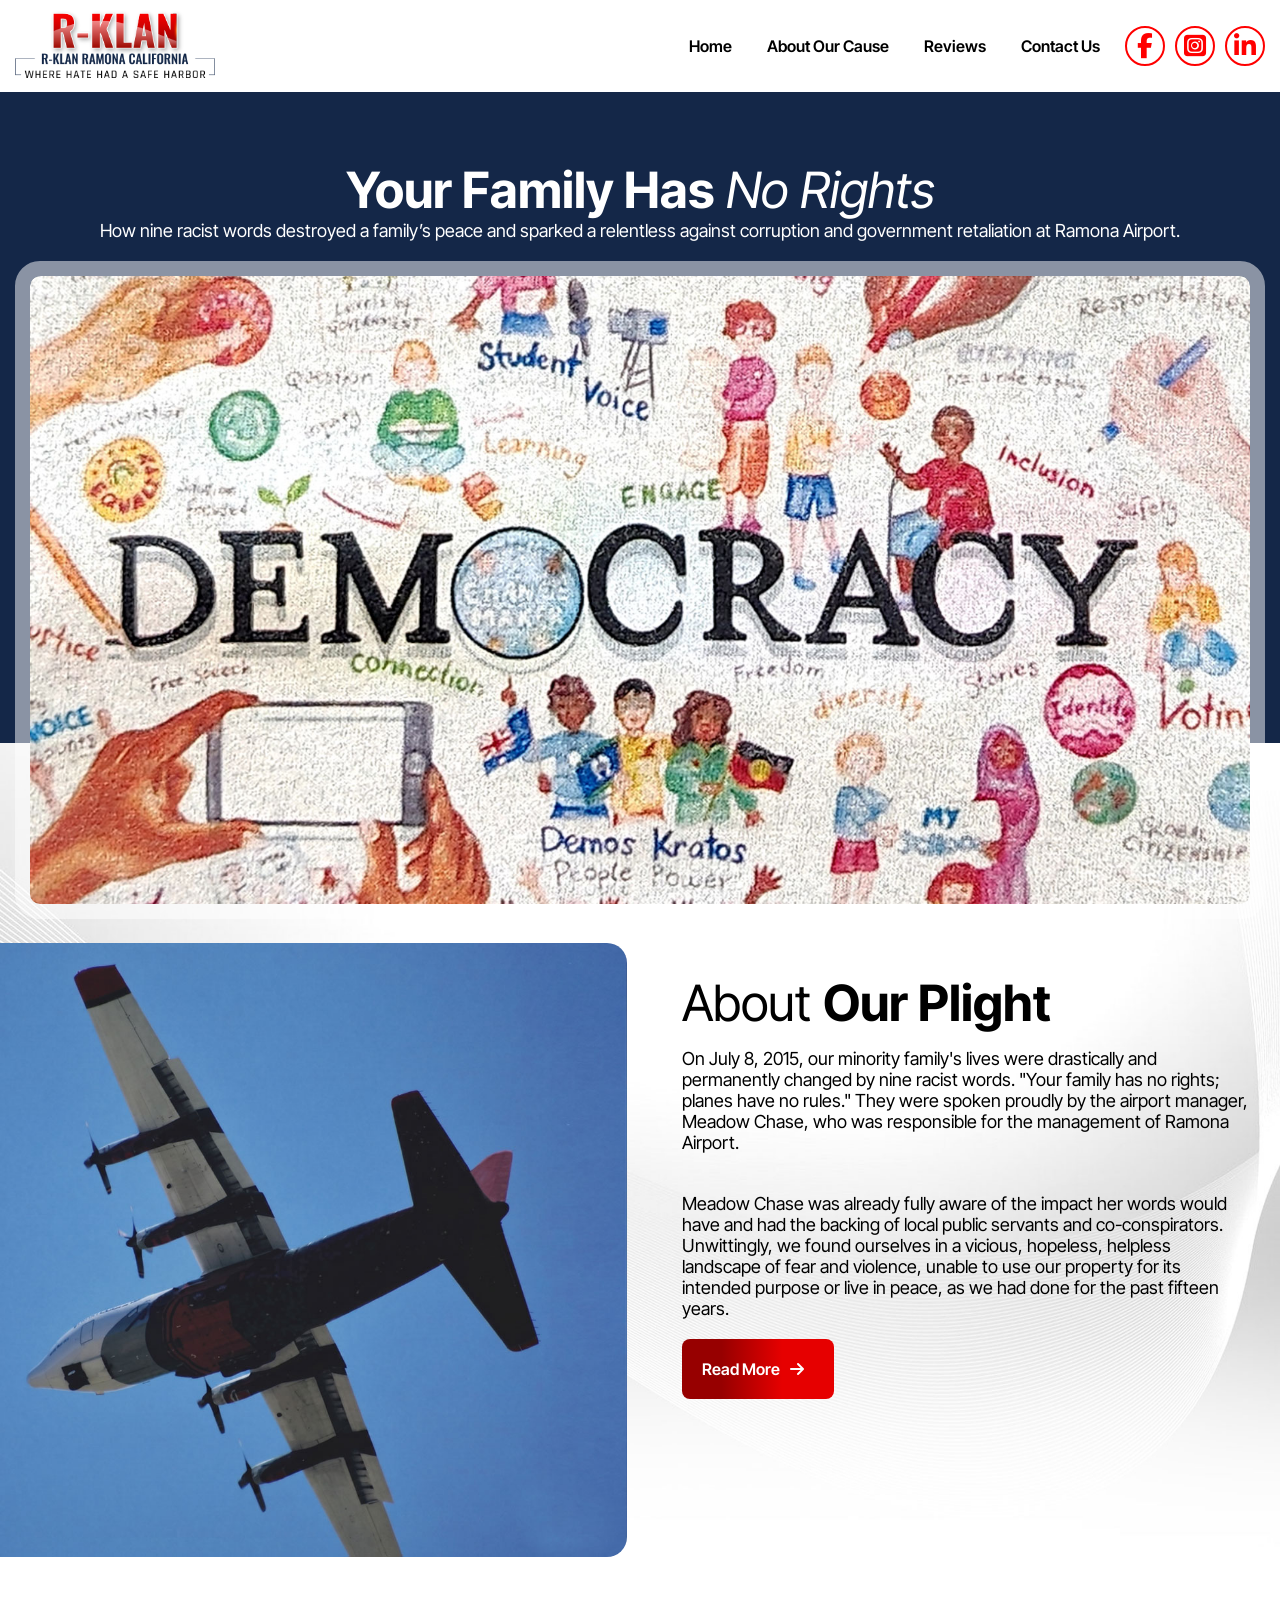
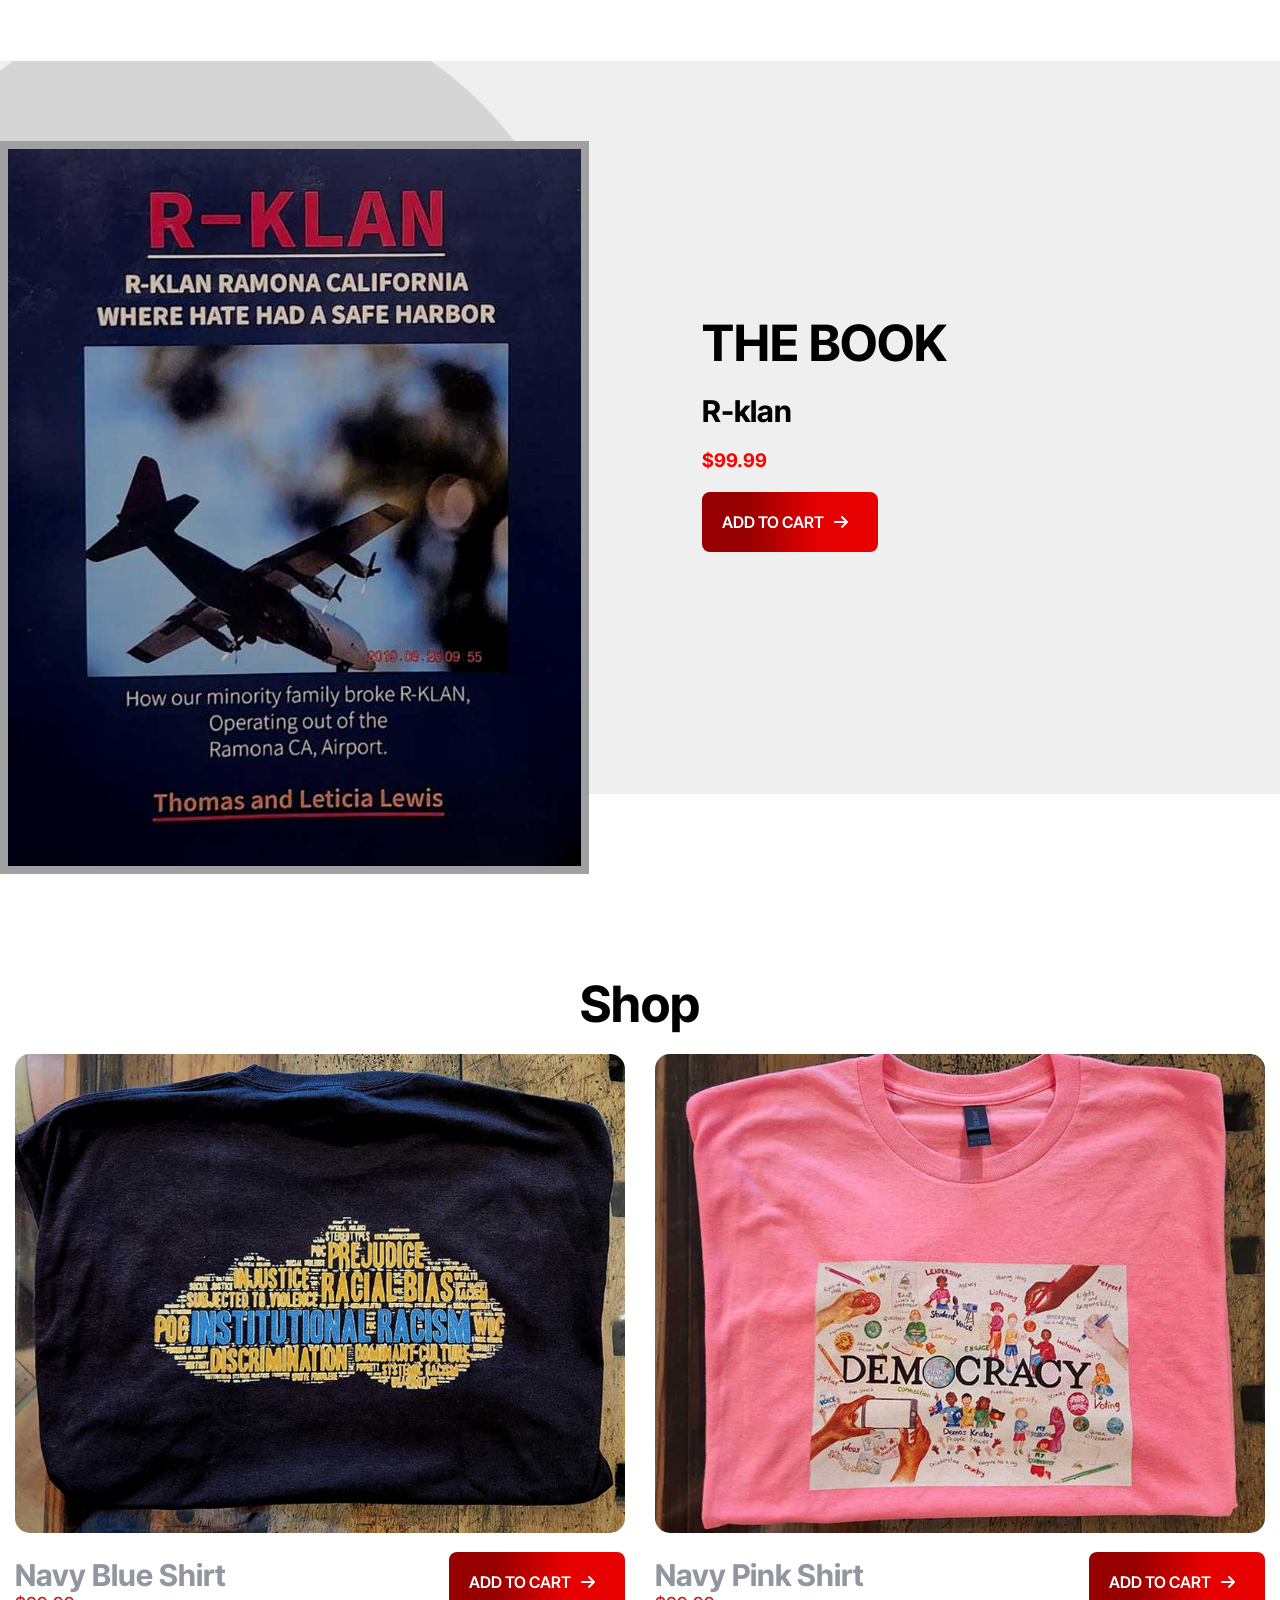
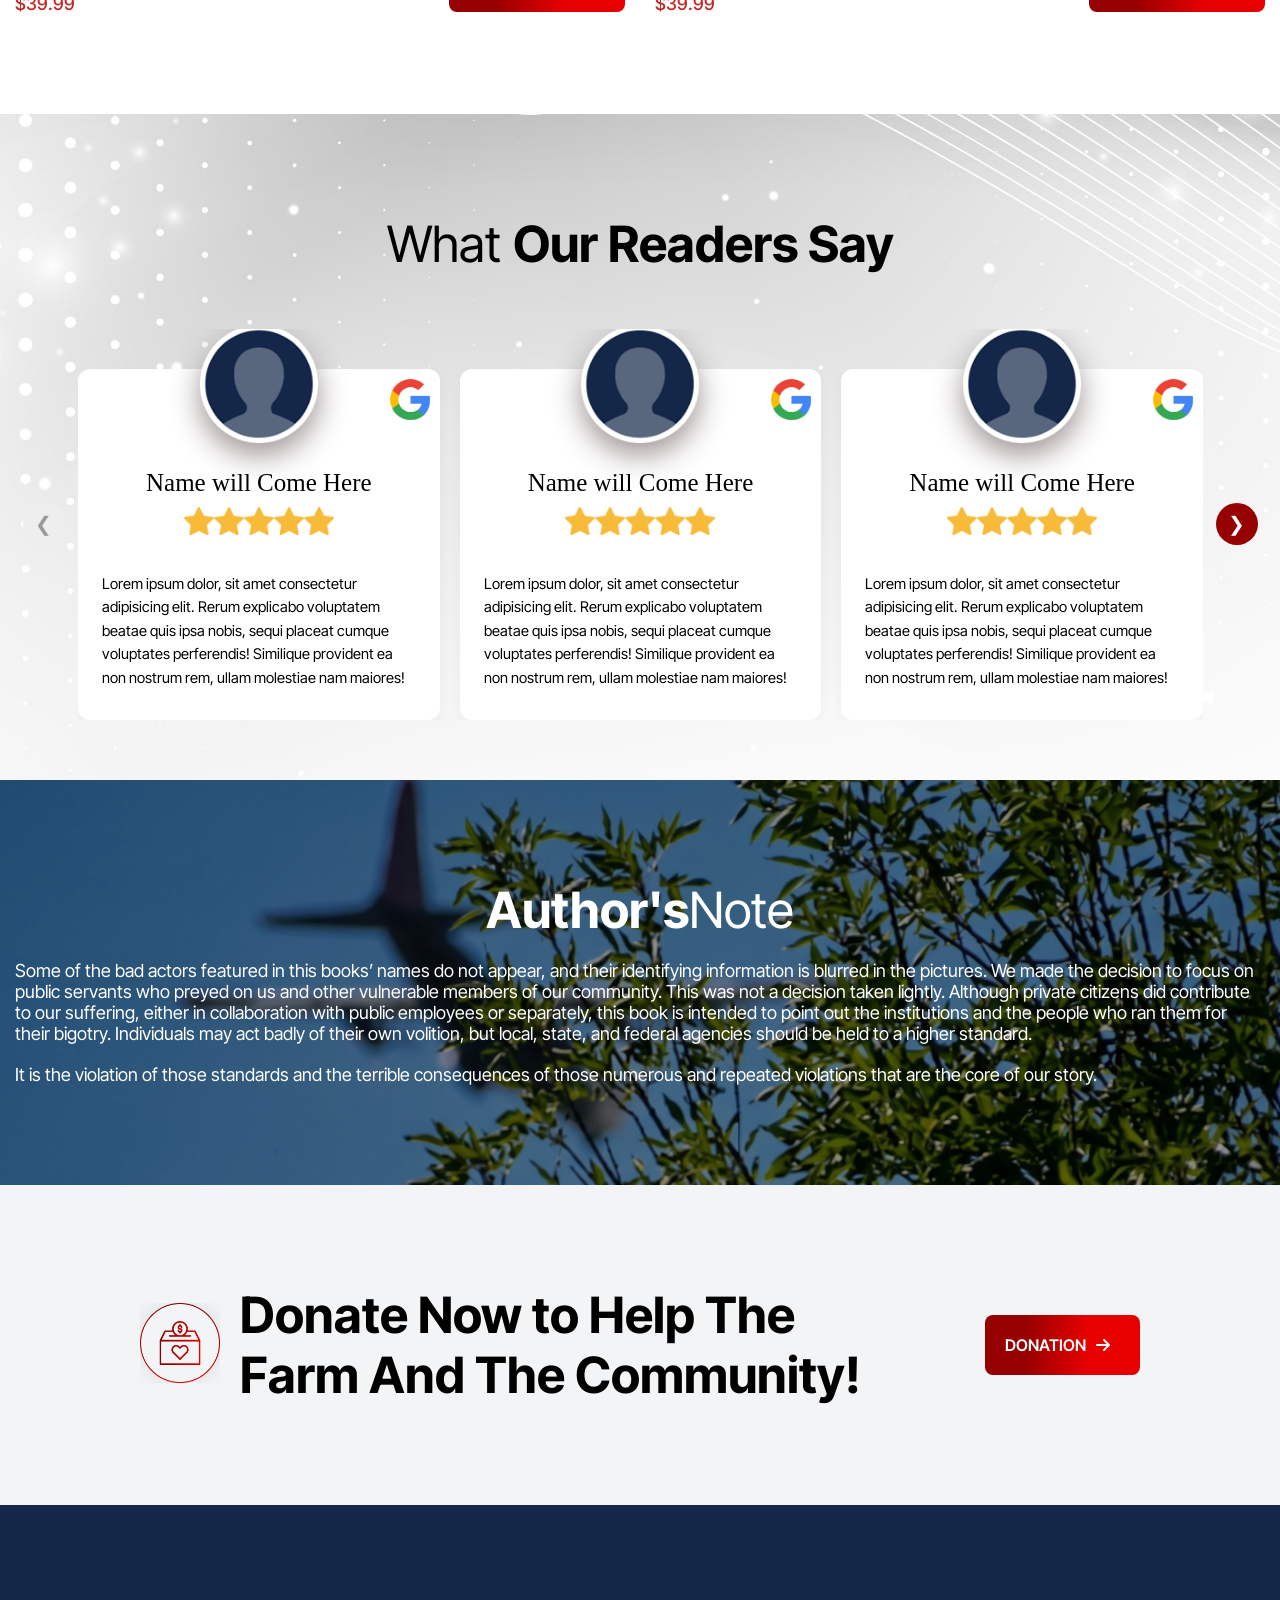
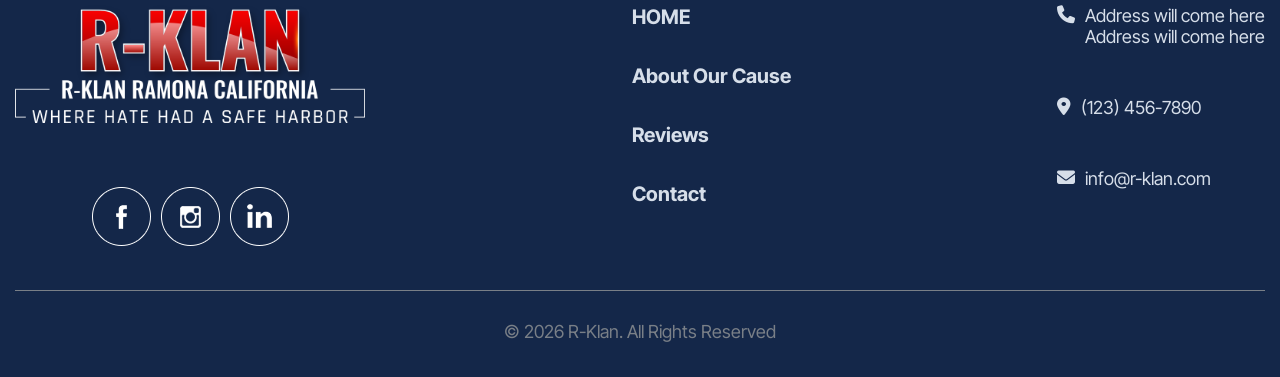
==== commit b0670662: "20 20" ====
--- a/index.html
+++ b/index.html
@@ -65,7 +65,7 @@
                                 <a href="">
                                     <i class="fa-brands fa-facebook-f"></i>
                                 </a>
-                                <a href="">
+                                <a href="https://www.instagram.com/hey_kashu_77?bqrl=NHA2dXhpdWVtMHJo">
                                     <i class="fa-brands fa-square-instagram"></i>
                                 </a>
                                 <a href="">
@@ -84,39 +84,20 @@
                     <div class="mobile-nav" id="mobileNav">
                         <div class="said-nav">
                      <nav class="text">
-                            <ul>
-                                <li>
-                                    <a href="index.html"></a>
-                                </li>
-                                <li>
-                                    <a href="index.html"></a>
-                                </li>
-                                <li>
-                                    <a href="about.html"></a>
-                                </li>
-                                <li>
-                                    <a href="Reviews.html"></a>
-                                </li>
-                                <li>
-                                    <a href="Contact.html"></a>
-                                </li>
-                            </ul>
-
-                            
-                              
-
-                                    <li><a href="index.html">Home</a></li>
+                                  <ul>
+                         
+                                    <li><a href="index.html" >Home</a></li>
                                     <li><a href="about.html">About Our Cause</a></li>
                                     <li><a href="Reviews.html">Reviews</a></li>
                                     <li><a href="Contact.html" class="active">Contact Us</a></li>
-                                </ul>
+                                   </ul>
                      </nav>
                           
                             <div class="icon-nav">
                                 <a href="">
                                     <i class="fa-brands fa-facebook-f"></i>
                                 </a>
-                                <a href="">
+                                <a href="https://www.instagram.com/hey_kashu_77?bqrl=NHA2dXhpdWVtMHJo">
                                     <i class="fa-brands fa-square-instagram"></i>
                                 </a>
                                 <a href="">
@@ -205,7 +186,7 @@
                                 <p>$39.99</p>
                             </div>
                             <div class="btn">
-                                <a href="#">ADD TO CART</a>
+                                <a href="https://www.flipkart.com/sopani-self-design-men-zip-neck-multicolor-t-shirt/p/itmb3b8a37e5fdda?pid=TSHHPQBTHXMA8PCE&lid=LSTTSHHPQBTHXMA8PCE3DN0C4&marketplace=FLIPKART&q=t+shirt+for+men&store=clo%2Fash%2Fank%2Fedy&srno=s_1_10&otracker=AS_QueryStore_OrganicAutoSuggest_1_7_na_na_na&otracker1=AS_QueryStore_OrganicAutoSuggest_1_7_na_na_na&fm=search-autosuggest&iid=3100211f-503f-49b7-ab4d-32f65cc06c1b.TSHHPQBTHXMA8PCE.SEARCH&ppt=sp&ppn=sp&qH=4cb4c10218834f9c&ov_redirect=true">ADD TO CART</a>
                             </div>
                         </div>
                     </div>
@@ -217,7 +198,7 @@
                                 <p>$39.99</p>
                             </div>
                             <div class="btn">
-                                <a href="#">ADD TO CART</a>
+                                <a href="https://www.flipkart.com/nofilter-self-design-men-polo-neck-multicolor-t-shirt/p/itmf996cd6f20999?pid=TSHHR9ZP4N9ZJ3XM&lid=LSTTSHHR9ZP4N9ZJ3XMXZZNNH&hl_lid=&marketplace=FLIPKART&fm=eyJ3dHAiOiJyZWNvIiwicHJwdCI6InBwIiwibWlkIjoicHJvZHVjdFJlY29tbWVuZGF0aW9uL3NpbWlsYXIifQ%3D%3D&ctx=eyJkZWxpdmVyZWRCeSI6IiIsImRpc3BsYXlQcmljZSI6IjQwOCJ9">ADD TO CART</a>
                             </div>
                         </div>
                     </div>
@@ -452,7 +433,7 @@
             </div>
         </div>
     </section>
-    <!----------------------------------------------------------- r-klan ----------------------------------------------------------->
+    <!-------------------------------------------------------- r-klan----------------------------------------------------------->
     <footer id="klan" class="lower">
         <div class="container">
             <div class="content">
@@ -463,8 +444,8 @@
                         </figure>
                         <figure>
                             <div class="image-1">
-                                <a href=""><img src="HOME/IMAGE/facebook.png" alt="facebook" class="your"></a>
-                                <a href=""><img src="HOME/IMAGE/insta.png" alt="insta" class="your"></a>
+                                <a href="https://www.facebook.com/share/1A6T3Q4Ynk/"><img src="HOME/IMAGE/facebook.png" alt="facebook" class="your"></a>
+                                <a href="https://www.instagram.com/hey_kashu_77?bqrl=NHA2dXhpdWVtMHJo"><img src="HOME/IMAGE/insta.png" alt="insta" class="your"></a>
                                 <a href=""><img src="HOME/IMAGE/i.n.png" alt="i.n" class="your"></a>
                             </div>
                         </figure>
@@ -494,7 +475,7 @@
             </div>
         </div>
     </footer>
-    <!--------------------------------------------------------- Complete-wab-page ----------------------------------------------->
+    <!--------------------------------------------------------- Complete-wab-page----------------------------------------------->
 </body>
 
 </html>
--- a/css/style.css
+++ b/css/style.css
@@ -347,9 +347,9 @@
    READERS REVIEW SECTION
 ============================== */
 
- 
+
 /* Readers Section */
- 
+
 #readers {
     display: flex;
     justify-content: center;
@@ -359,21 +359,21 @@
     padding: 100px 15px 60px;
     overflow: hidden;
 }
- 
+
 #readers .container {
     display: flex;
     flex-direction: column;
     align-items: center;
     width: 100%;
 }
- 
+
 #readers h2 {
     text-align: center;
     margin-bottom: 25px;
 }
- 
+
 /* Slider Main Wrapper */
- 
+
 .review-slider {
     position: relative;
     width: 90%;
@@ -382,64 +382,60 @@
     align-items: center;
     justify-content: center;
 }
- 
+
 /* Slider View */
- 
+
 .fullbox {
     width: 100%;
     overflow: hidden;
     cursor: grab;
     user-select: none;
 }
- 
+
 .fullbox:active {
     cursor: grabbing;
 }
- 
+
 /* Slider Track */
- 
+
 .slider-track {
     display: flex;
     gap: 20px;
     transition: transform 0.6s ease-in-out;
     will-change: transform;
 }
- 
+
 /* Review Card */
- 
+
 .rev-item {
     display: flex;
     justify-content: center;
     align-items: center;
     flex-direction: column;
- 
     background-color: white;
     border-radius: 12px;
     padding: 30px 24px;
- 
     position: relative;
     margin-top: 40px;
- 
     flex: 0 0 calc((100% - 40px) / 3);
     box-sizing: border-box;
- 
     box-shadow: 0 4px 12px rgba(0, 0, 0, 0.04);
 }
- 
+
 /* User Icon */
- 
+
 .icon-user {
     width: 120px;
     filter: drop-shadow(0px 12px 15px #9e9393);
 }
- 
+
 .google-user {
     position: absolute;
     top: 55px;
     right: 10px;
     width: 40px;
 }
- 
+
 .rev-top-group {
     position: absolute;
     top: -45px;
@@ -448,7 +444,7 @@
     display: flex;
     justify-content: center;
 }
- 
+
 .name-will {
     font-size: 25px;
     font-weight: 400;
@@ -456,14 +452,14 @@
     margin-top: 70px;
     margin-bottom: 10px;
 }
- 
+
 .star {
     font-size: 1.4rem;
     margin-bottom: 16px;
     letter-spacing: 2px;
     width: 150px;
 }
- 
+
 .Lorem {
     font-size: 0.92rem;
     line-height: 1.6;
@@ -471,81 +467,81 @@
     margin: 0;
     text-align: left;
 }
- 
+
 /* Slider Arrows */
- 
+
 .slider-btn {
     position: absolute;
     top: 50%;
     transform: translateY(-50%);
- 
+
     width: 42px;
     height: 42px;
     border: none;
     border-radius: 50%;
- 
+
     background: #970000;
     color: white;
- 
+
     font-size: 20px;
     cursor: pointer;
     z-index: 5;
- 
-    display: flex;
-    align-items: center;
-    justify-content: center;
- 
+
+    display: flex;
+    align-items: center;
+    justify-content: center;
+
     transition: 0.3s;
 }
- 
+
 .slider-btn:hover {
     background: #e60000;
 }
- 
+
 .slider-btn.prev {
     left: -55px;
     background: #eeeeee;
     color: #999;
 }
- 
+
 .slider-btn.next {
     right: -55px;
 }
- 
+
 /* Responsive */
- 
+
 @media (max-width: 900px) {
     .rev-item {
         flex: 0 0 calc((100% - 20px) / 2);
     }
 }
- 
+
 @media (max-width: 600px) {
     .review-slider {
         width: 85%;
     }
- 
+
     .rev-item {
         flex: 0 0 100%;
     }
- 
+
     .slider-btn.prev {
         left: -42px;
     }
- 
+
     .slider-btn.next {
         right: -42px;
     }
- 
+
     .name-will {
         font-size: 20px;
     }
- 
+
     #readers {
         padding: 70px 15px 50px;
     }
 }
- 
+
 
 
 /* -----------------------------------------Note -----------------------------------------*/
@@ -1114,26 +1110,34 @@
     object-fit: cover;
     height: 620px;
 }
-#Nav-bar .text-header a:hover{
+
+#Nav-bar .text-header a:hover {
     color: red;
     transition: 1s;
 }
-#Nav-bar .icon-nav a :hover{
+
+#Nav-bar .icon-nav a :hover {
     background-color: red;
     color: white;
-     transition: 1s;
-
-}
-#r-klan-header .mobile-nav{
+    transition: 1s;
+
+}
+
+#r-klan-header .mobile-nav {
     background-color: black;
 }
-#mobileNav ul{
+
+#mobileNav ul {
     list-style: none;
 }
-#mobileNav .text li a{
-   color: white;
-       border-bottom: 2px solid;
-       font-size: 18px;
+
+#mobileNav .text li a {
+    color: white;
+    border-bottom: 2px solid;
+    font-size: 18px;
+    padding: 14px;
+    display: flex;
+    flex-direction: column;
 }
 
 /* .r-klan-header .text li a{
@@ -1142,15 +1146,29 @@
     border-bottom: 2px solid;
     border-color: var(--rev-box-bg);
 } */
- #mobileNav a{
+#mobileNav a {
     color: white;
- }
-.text{
-     list-style: none;
-    
- }
- #mobileNav .icon-nav{
-    padding-top: 20px ;
- }
- 
- +}
+
+.text {
+    list-style: none;
+    row-gap: 20px;
+
+}
+
+#mobileNav .icon-nav {
+    padding: 15px;
+    display: flex;
+    column-gap: 10px;
+}
+
+.fa-solid,
+.fas {
+    color: white;
+    font-size: 16px;
+}
+
+.mobile-nav .text ul li a.active a:hover {
+    background-color: #c82424;
+    color: white;
+}
--- a/css/Responsive.css
+++ b/css/Responsive.css
@@ -401,8 +401,6 @@
     #Lorem .come {
         padding: 30px 20px;
     }
-
-
 }
 
 @media(min-width:1200px) {
@@ -423,7 +421,7 @@
     background-color: black;
   }
   .mobile-nav{
-            position: absolute;
+       position: absolute;
         width: 100%;
         left: 0px;
         top: 90px;
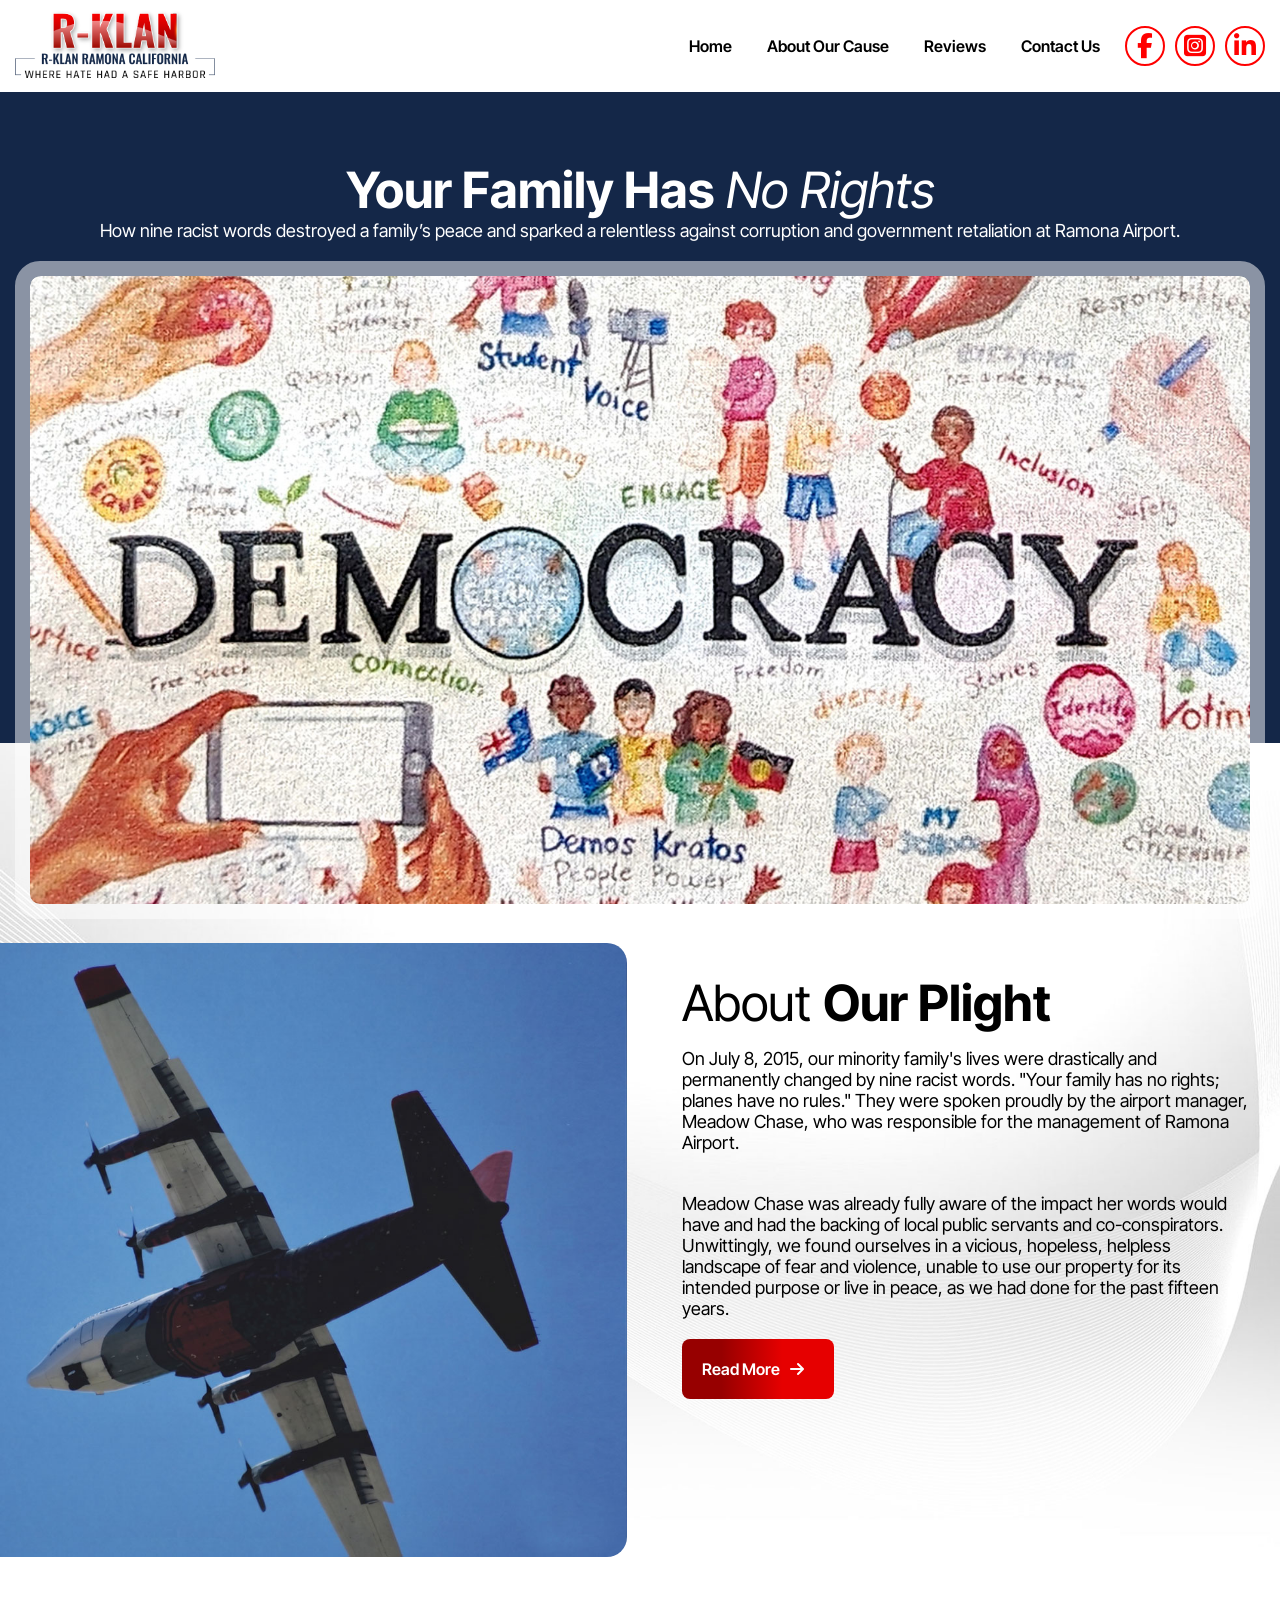
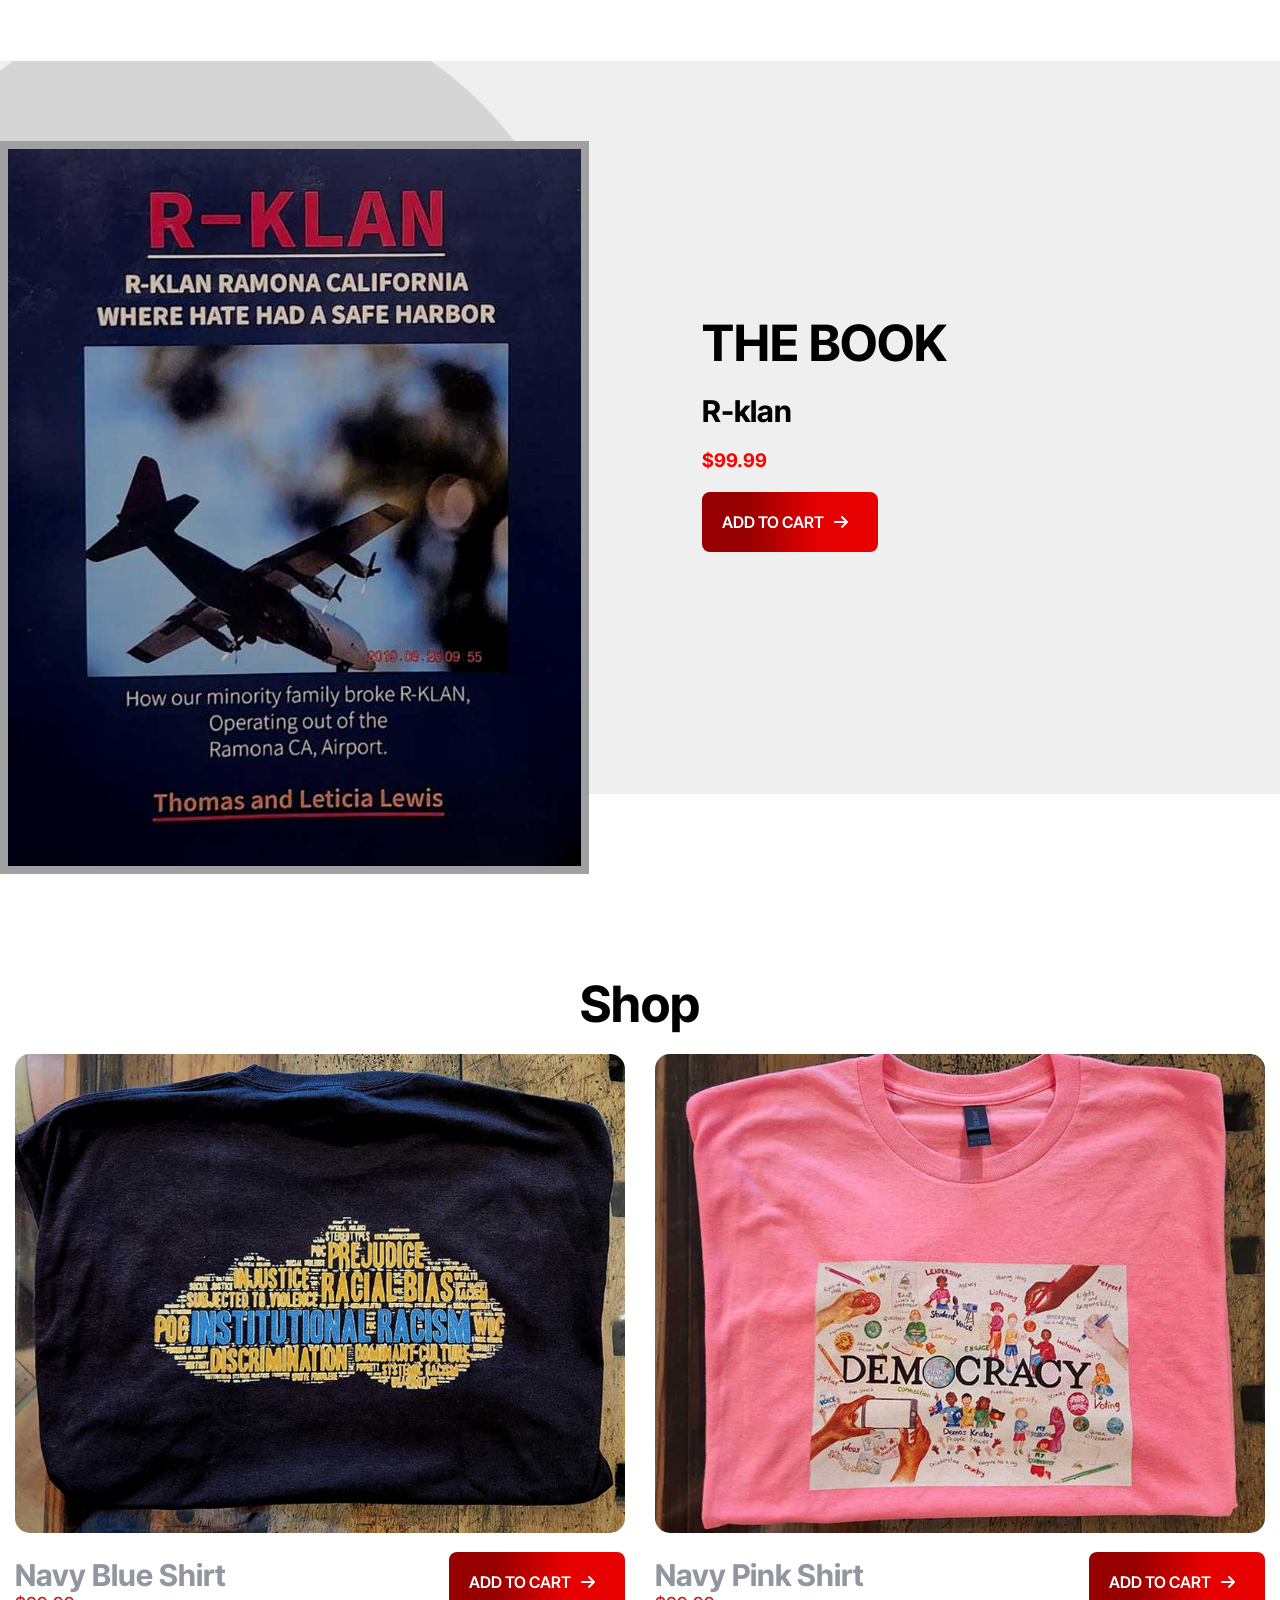
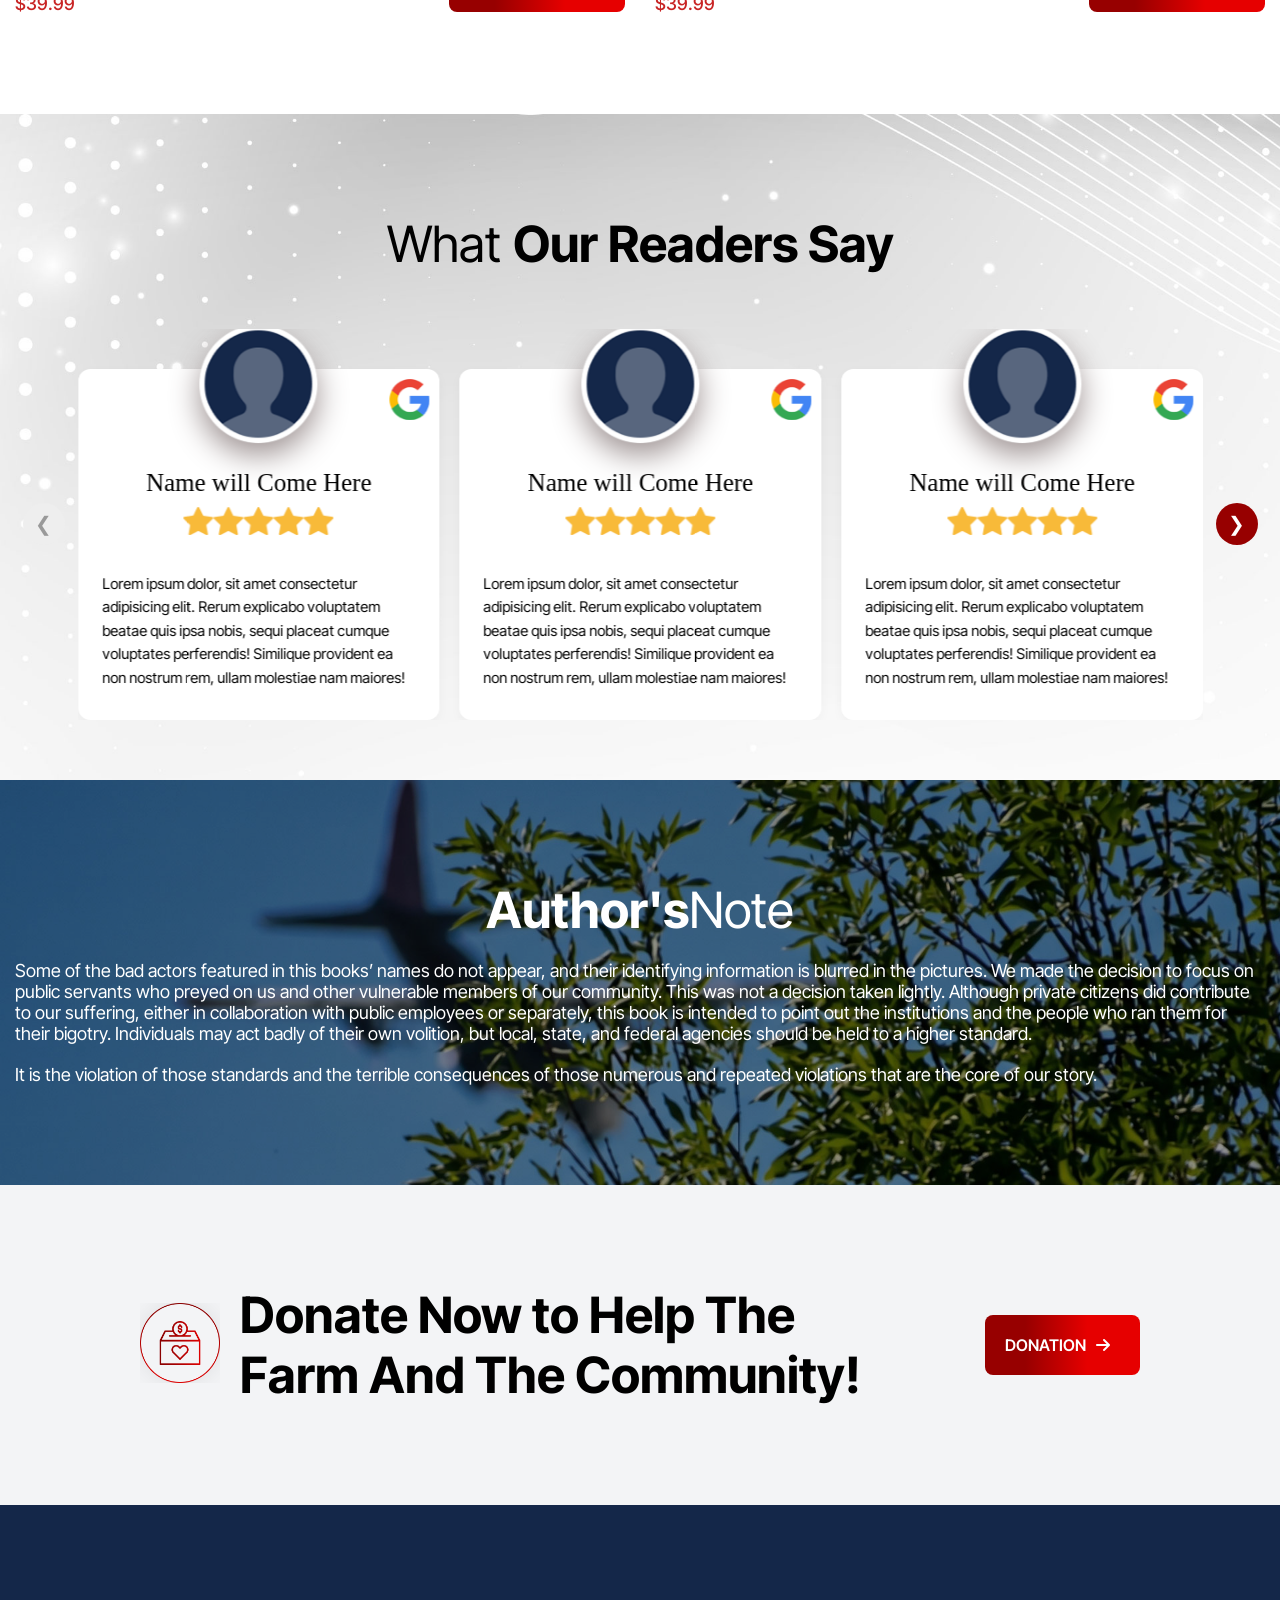
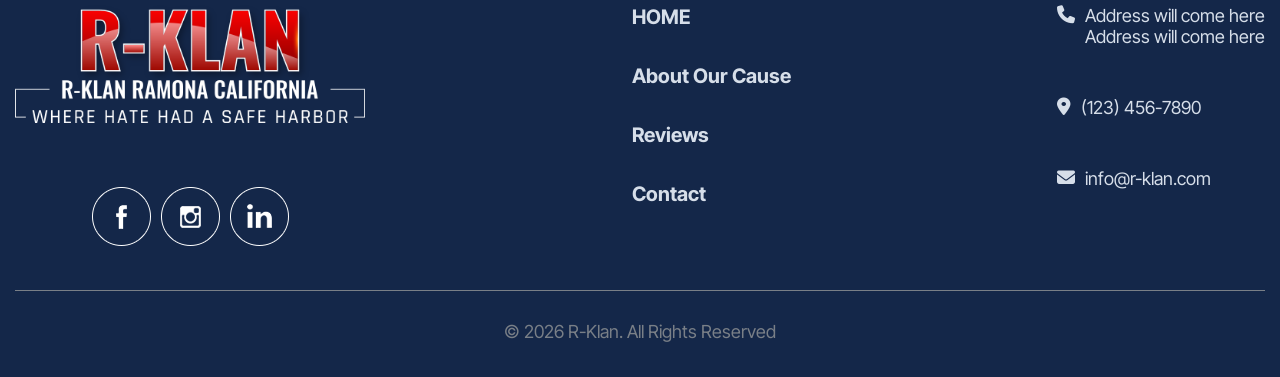
==== commit 4a16cd56: "120 120" ====
--- a/index.html
+++ b/index.html
@@ -12,15 +12,15 @@
     <link rel="preconnect" href="https://fonts.gstatic.com" crossorigin>
     <link rel="stylesheet" href="https://cdnjs.cloudflare.com/ajax/libs/font-awesome/6.7.2/css/all.min.css">
     <link rel="stylesheet" href="https://cdnjs.cloudflare.com/ajax/libs/font-awesome/6.7.2/css/all.min.css">
-     <script src="js/component.js" defer></script>
-    <script src="js/script.js" defer></script> 
+    <!-- <script src="js/component.js" defer></script> -->
+    <script src="js/script.js" defer></script>
     <title>r.klan</title>
 </head>
 
 <body>
     <header id="Nav-bar" class="r-klan-header">
         <div class="container">
-            <div class="content">
+            <div class="content" id="content-nav">
                 <div class="iogo-header">
                     <figure>
                         <div class="image-header">
@@ -73,41 +73,41 @@
                                 </a>
                             </div>
                         </div>
-                        </div>
-                    </div>
-                    <button class="nav-toggle" id="navToggle">  
-                        <i class="fa-solid fa-bars"></i>
-                        <!-- <i class="fa-solid fa-xmark"></i> -->
-                    </button>
-
-                    
-                    <div class="mobile-nav" id="mobileNav">
-                        <div class="said-nav">
-                     <nav class="text">
-                                  <ul>
-                         
-                                    <li><a href="index.html" >Home</a></li>
-                                    <li><a href="about.html">About Our Cause</a></li>
-                                    <li><a href="Reviews.html">Reviews</a></li>
-                                    <li><a href="Contact.html" class="active">Contact Us</a></li>
-                                   </ul>
-                     </nav>
-                          
-                            <div class="icon-nav">
-                                <a href="">
-                                    <i class="fa-brands fa-facebook-f"></i>
-                                </a>
-                                <a href="https://www.instagram.com/hey_kashu_77?bqrl=NHA2dXhpdWVtMHJo">
-                                    <i class="fa-brands fa-square-instagram"></i>
-                                </a>
-                                <a href="">
-                                    <i class="fa-brands fa-linkedin-in"></i>
-                                </a>
-                            </div>
-                       
-                        </div>
-                    </div>
-                   </header>
+                    </div>
+                </div>
+                <button class="nav-toggle" id="navToggle">
+                    <i class="fa-solid fa-bars"></i>
+                    <!-- <i class="fa-solid fa-xmark"></i> -->
+                </button>
+
+
+                <div class="mobile-nav" id="mobileNav">
+                    <div class="said-nav">
+                        <nav class="text">
+                            <ul>
+
+                                <li><a href="index.html">Home</a></li>
+                                <li><a href="about.html">About Our Cause</a></li>
+                                <li><a href="Reviews.html">Reviews</a></li>
+                                <li><a href="Contact.html" class="active">Contact Us</a></li>
+                            </ul>
+                        </nav>
+
+                        <div class="icon-nav">
+                            <a href="">
+                                <i class="fa-brands fa-facebook-f"></i>
+                            </a>
+                            <a href="https://www.instagram.com/hey_kashu_77?bqrl=NHA2dXhpdWVtMHJo">
+                                <i class="fa-brands fa-square-instagram"></i>
+                            </a>
+                            <a href="">
+                                <i class="fa-brands fa-linkedin-in"></i>
+                            </a>
+                        </div>
+
+                    </div>
+                </div>
+    </header>
     <!--------------------------------------------------------- Nav-bar-------------------------------------------------------- -->
     <section id="yourfamily" class="main">
         <div class="container">
@@ -163,9 +163,6 @@
                     </div>
                 </div>
             </div>
-
-
-
     </section>
     <!--------------------------------------------------------- Shop------------------------------------------------------- -->
     <section id="shop" class="Shoponly">
@@ -174,8 +171,6 @@
                 <h1>Shop</h1>
             </div>
             <div class="content">
-
-
                 <div class="fullshop">
                     <div class="imageone">
                         <img src="HOME/IMAGE/image (11).jpg" alt="shirt">
@@ -186,7 +181,9 @@
                                 <p>$39.99</p>
                             </div>
                             <div class="btn">
-                                <a href="https://www.flipkart.com/sopani-self-design-men-zip-neck-multicolor-t-shirt/p/itmb3b8a37e5fdda?pid=TSHHPQBTHXMA8PCE&lid=LSTTSHHPQBTHXMA8PCE3DN0C4&marketplace=FLIPKART&q=t+shirt+for+men&store=clo%2Fash%2Fank%2Fedy&srno=s_1_10&otracker=AS_QueryStore_OrganicAutoSuggest_1_7_na_na_na&otracker1=AS_QueryStore_OrganicAutoSuggest_1_7_na_na_na&fm=search-autosuggest&iid=3100211f-503f-49b7-ab4d-32f65cc06c1b.TSHHPQBTHXMA8PCE.SEARCH&ppt=sp&ppn=sp&qH=4cb4c10218834f9c&ov_redirect=true">ADD TO CART</a>
+                                <a
+                                    href="https://www.flipkart.com/sopani-self-design-men-zip-neck-multicolor-t-shirt/p/itmb3b8a37e5fdda?pid=TSHHPQBTHXMA8PCE&lid=LSTTSHHPQBTHXMA8PCE3DN0C4&marketplace=FLIPKART&q=t+shirt+for+men&store=clo%2Fash%2Fank%2Fedy&srno=s_1_10&otracker=AS_QueryStore_OrganicAutoSuggest_1_7_na_na_na&otracker1=AS_QueryStore_OrganicAutoSuggest_1_7_na_na_na&fm=search-autosuggest&iid=3100211f-503f-49b7-ab4d-32f65cc06c1b.TSHHPQBTHXMA8PCE.SEARCH&ppt=sp&ppn=sp&qH=4cb4c10218834f9c&ov_redirect=true">ADD
+                                    TO CART</a>
                             </div>
                         </div>
                     </div>
@@ -198,13 +195,12 @@
                                 <p>$39.99</p>
                             </div>
                             <div class="btn">
-                                <a href="https://www.flipkart.com/nofilter-self-design-men-polo-neck-multicolor-t-shirt/p/itmf996cd6f20999?pid=TSHHR9ZP4N9ZJ3XM&lid=LSTTSHHR9ZP4N9ZJ3XMXZZNNH&hl_lid=&marketplace=FLIPKART&fm=eyJ3dHAiOiJyZWNvIiwicHJwdCI6InBwIiwibWlkIjoicHJvZHVjdFJlY29tbWVuZGF0aW9uL3NpbWlsYXIifQ%3D%3D&ctx=eyJkZWxpdmVyZWRCeSI6IiIsImRpc3BsYXlQcmljZSI6IjQwOCJ9">ADD TO CART</a>
-                            </div>
-                        </div>
-                    </div>
-
-
-
+                                <a
+                                    href="https://www.flipkart.com/nofilter-self-design-men-polo-neck-multicolor-t-shirt/p/itmf996cd6f20999?pid=TSHHR9ZP4N9ZJ3XM&lid=LSTTSHHR9ZP4N9ZJ3XMXZZNNH&hl_lid=&marketplace=FLIPKART&fm=eyJ3dHAiOiJyZWNvIiwicHJwdCI6InBwIiwibWlkIjoicHJvZHVjdFJlY29tbWVuZGF0aW9uL3NpbWlsYXIifQ%3D%3D&ctx=eyJkZWxpdmVyZWRCeSI6IiIsImRpc3BsYXlQcmljZSI6IjQwOCJ9">ADD
+                                    TO CART</a>
+                            </div>
+                        </div>
+                    </div>
                 </div>
             </div>
         </div>
@@ -274,127 +270,118 @@
                         voluptatem beatae quis ipsa nobis, sequi placeat cumque voluptates perferendis! Similique
                         provident ea non nostrum rem, ullam molestiae nam maiores!</p>
                 </div> -->
-     
-<section id="readers">
-    <div class="container">
- 
-        <h2>What <b>Our Readers Say</b></h2>
- 
-        <div class="review-slider">
- 
-            <!-- Left Button -->
-            <button class="slider-btn prev" aria-label="Previous">
-                &#10094;
-            </button>
- 
-            <div class="fullbox">
-                <div class="slider-track">
- 
-                    <!-- Card 1 -->
-                    <div class="rev-item">
-                        <div class="rev-top-group">
-                            <div class="icon">
+
+    <section id="readers">
+        <div class="container">
+
+            <h2>What <b>Our Readers Say</b></h2>
+
+            <div class="review-slider">
+
+                <!-- Left Button -->
+                <button class="slider-btn prev" aria-label="Previous">
+                    &#10094;
+                </button>
+
+                <div class="fullbox">
+                    <div class="slider-track">
+
+                        <!-- Card 1 -->
+                        <div class="rev-item">
+                            <div class="rev-top-group">
+                                <div class="icon">
+                                    <figure>
+                                        <img src="HOME/IMAGE/icon6.png" alt="icon" class="icon-user">
+                                        <img src="HOME/IMAGE/google.png" alt="google" class="google-user">
+                                    </figure>
+                                </div>
+                            </div>
+
+                            <div class="name-will">Name will Come Here</div>
+
+                            <div class="star">
                                 <figure>
-                                    <img src="HOME/IMAGE/icon6.png"
-                                         alt="icon" class="icon-user">
-                                    <img src="HOME/IMAGE/google.png"
-                                         alt="google" class="google-user">
+                                    <img src="HOME/IMAGE/star.png" alt="stars" class="star">
                                 </figure>
                             </div>
-                        </div>
- 
-                        <div class="name-will">Name will Come Here</div>
- 
-                        <div class="star">
-                            <figure>
-                                <img src="HOME/IMAGE/star.png"
-                                     alt="stars" class="star">
-                            </figure>
-                        </div>
- 
-                        <p class="Lorem">
-                            Lorem ipsum dolor, sit amet consectetur
-                            adipisicing elit. Rerum explicabo voluptatem
-                            beatae quis ipsa nobis, sequi placeat cumque
-                            voluptates perferendis! Similique provident
-                            ea non nostrum rem, ullam molestiae nam maiores!
-                        </p>
-                    </div>
- 
-                    <!-- Card 2 -->
-                    <div class="rev-item">
-                        <div class="rev-top-group">
-                            <div class="icon">
+
+                            <p class="Lorem">
+                                Lorem ipsum dolor, sit amet consectetur
+                                adipisicing elit. Rerum explicabo voluptatem
+                                beatae quis ipsa nobis, sequi placeat cumque
+                                voluptates perferendis! Similique provident
+                                ea non nostrum rem, ullam molestiae nam maiores!
+                            </p>
+                        </div>
+
+                        <!-- Card 2 -->
+                        <div class="rev-item">
+                            <div class="rev-top-group">
+                                <div class="icon">
+                                    <figure>
+                                        <img src="HOME/IMAGE/icon6.png" alt="icon" class="icon-user">
+                                        <img src="HOME/IMAGE/google.png" alt="google" class="google-user">
+                                    </figure>
+                                </div>
+                            </div>
+
+                            <div class="name-will">Name will Come Here</div>
+
+                            <div class="star">
                                 <figure>
-                                    <img src="HOME/IMAGE/icon6.png"
-                                         alt="icon" class="icon-user">
-                                    <img src="HOME/IMAGE/google.png"
-                                         alt="google" class="google-user">
+                                    <img src="HOME/IMAGE/star.png" alt="stars" class="star">
                                 </figure>
                             </div>
-                        </div>
- 
-                        <div class="name-will">Name will Come Here</div>
- 
-                        <div class="star">
-                            <figure>
-                                <img src="HOME/IMAGE/star.png"
-                                     alt="stars" class="star">
-                            </figure>
-                        </div>
- 
-                        <p class="Lorem">
-                            Lorem ipsum dolor, sit amet consectetur
-                            adipisicing elit. Rerum explicabo voluptatem
-                            beatae quis ipsa nobis, sequi placeat cumque
-                            voluptates perferendis! Similique provident
-                            ea non nostrum rem, ullam molestiae nam maiores!
-                        </p>
-                    </div>
- 
-                    <!-- Card 3 -->
-                    <div class="rev-item">
-                        <div class="rev-top-group">
-                            <div class="icon">
+
+                            <p class="Lorem">
+                                Lorem ipsum dolor, sit amet consectetur
+                                adipisicing elit. Rerum explicabo voluptatem
+                                beatae quis ipsa nobis, sequi placeat cumque
+                                voluptates perferendis! Similique provident
+                                ea non nostrum rem, ullam molestiae nam maiores!
+                            </p>
+                        </div>
+
+                        <!-- Card 3 -->
+                        <div class="rev-item">
+                            <div class="rev-top-group">
+                                <div class="icon">
+                                    <figure>
+                                        <img src="HOME/IMAGE/icon6.png" alt="icon" class="icon-user">
+                                        <img src="HOME/IMAGE/google.png" alt="google" class="google-user">
+                                    </figure>
+                                </div>
+                            </div>
+
+                            <div class="name-will">Name will Come Here</div>
+
+                            <div class="star">
                                 <figure>
-                                    <img src="HOME/IMAGE/icon6.png"
-                                         alt="icon" class="icon-user">
-                                    <img src="HOME/IMAGE/google.png"
-                                         alt="google" class="google-user">
+                                    <img src="HOME/IMAGE/star.png" alt="stars" class="star">
                                 </figure>
                             </div>
-                        </div>
- 
-                        <div class="name-will">Name will Come Here</div>
- 
-                        <div class="star">
-                            <figure>
-                                <img src="HOME/IMAGE/star.png"
-                                     alt="stars" class="star">
-                            </figure>
-                        </div>
- 
-                        <p class="Lorem">
-                            Lorem ipsum dolor, sit amet consectetur
-                            adipisicing elit. Rerum explicabo voluptatem
-                            beatae quis ipsa nobis, sequi placeat cumque
-                            voluptates perferendis! Similique provident
-                            ea non nostrum rem, ullam molestiae nam maiores!
-                        </p>
-                    </div>
- 
-                </div>
-            </div>
- 
-            <!-- Right Button -->
-            <button class="slider-btn next" aria-label="Next">
-                &#10095;
-            </button>
- 
-        </div>
-    </div>
-</section>
- 
+
+                            <p class="Lorem">
+                                Lorem ipsum dolor, sit amet consectetur
+                                adipisicing elit. Rerum explicabo voluptatem
+                                beatae quis ipsa nobis, sequi placeat cumque
+                                voluptates perferendis! Similique provident
+                                ea non nostrum rem, ullam molestiae nam maiores!
+                            </p>
+                        </div>
+
+                    </div>
+                </div>
+
+                <!-- Right Button -->
+                <button class="slider-btn next" aria-label="Next">
+                    &#10095;
+                </button>
+
+            </div>
+        </div>
+    </section>
+
 
     <!----------------------------------------- Note--------------------------------------- -->
     <section id="note">
@@ -444,8 +431,10 @@
                         </figure>
                         <figure>
                             <div class="image-1">
-                                <a href="https://www.facebook.com/share/1A6T3Q4Ynk/"><img src="HOME/IMAGE/facebook.png" alt="facebook" class="your"></a>
-                                <a href="https://www.instagram.com/hey_kashu_77?bqrl=NHA2dXhpdWVtMHJo"><img src="HOME/IMAGE/insta.png" alt="insta" class="your"></a>
+                                <a href="https://www.facebook.com/share/1A6T3Q4Ynk/"><img src="HOME/IMAGE/facebook.png"
+                                        alt="facebook" class="your"></a>
+                                <a href="https://www.instagram.com/hey_kashu_77?bqrl=NHA2dXhpdWVtMHJo"><img
+                                        src="HOME/IMAGE/insta.png" alt="insta" class="your"></a>
                                 <a href=""><img src="HOME/IMAGE/i.n.png" alt="i.n" class="your"></a>
                             </div>
                         </figure>
--- a/css/style.css
+++ b/css/style.css
@@ -326,7 +326,6 @@
 #shop h4 {
     font-size: 30px;
     color: #9196a1;
-
 }
 
 #shop img {
@@ -335,7 +334,6 @@
 
 #shop .btn {
     padding-top: 15px;
-
 }
 
 .text1 {
@@ -474,23 +472,18 @@
     position: absolute;
     top: 50%;
     transform: translateY(-50%);
-
     width: 42px;
     height: 42px;
     border: none;
     border-radius: 50%;
-
     background: #970000;
     color: white;
-
     font-size: 20px;
     cursor: pointer;
     z-index: 5;
-
-    display: flex;
-    align-items: center;
-    justify-content: center;
-
+    display: flex;
+    align-items: center;
+    justify-content: center;
     transition: 0.3s;
 }
 
@@ -590,7 +583,7 @@
     z-index: -1;
 }
 
-/*----------------------------------------------------------- Donate -----------------------------------------------------------*/
+/*---------------------------------------------------------- Donate ----------------------------------------------------------*/
 #Donate {
     display: flex;
     justify-content: center;
@@ -1008,7 +1001,6 @@
     display: flex;
     justify-content: center;
     width: 100%;
-    padding: 10px 15px;
     background-color: #ffff;
     top: 0;
     left: 0;
@@ -1016,6 +1008,9 @@
     z-index: 15;
     transition: transform 0.4s ease-in-out;
     transform: translateY(0);
+}
+#content-nav{
+    padding: 10px 15px;
 }
 
 
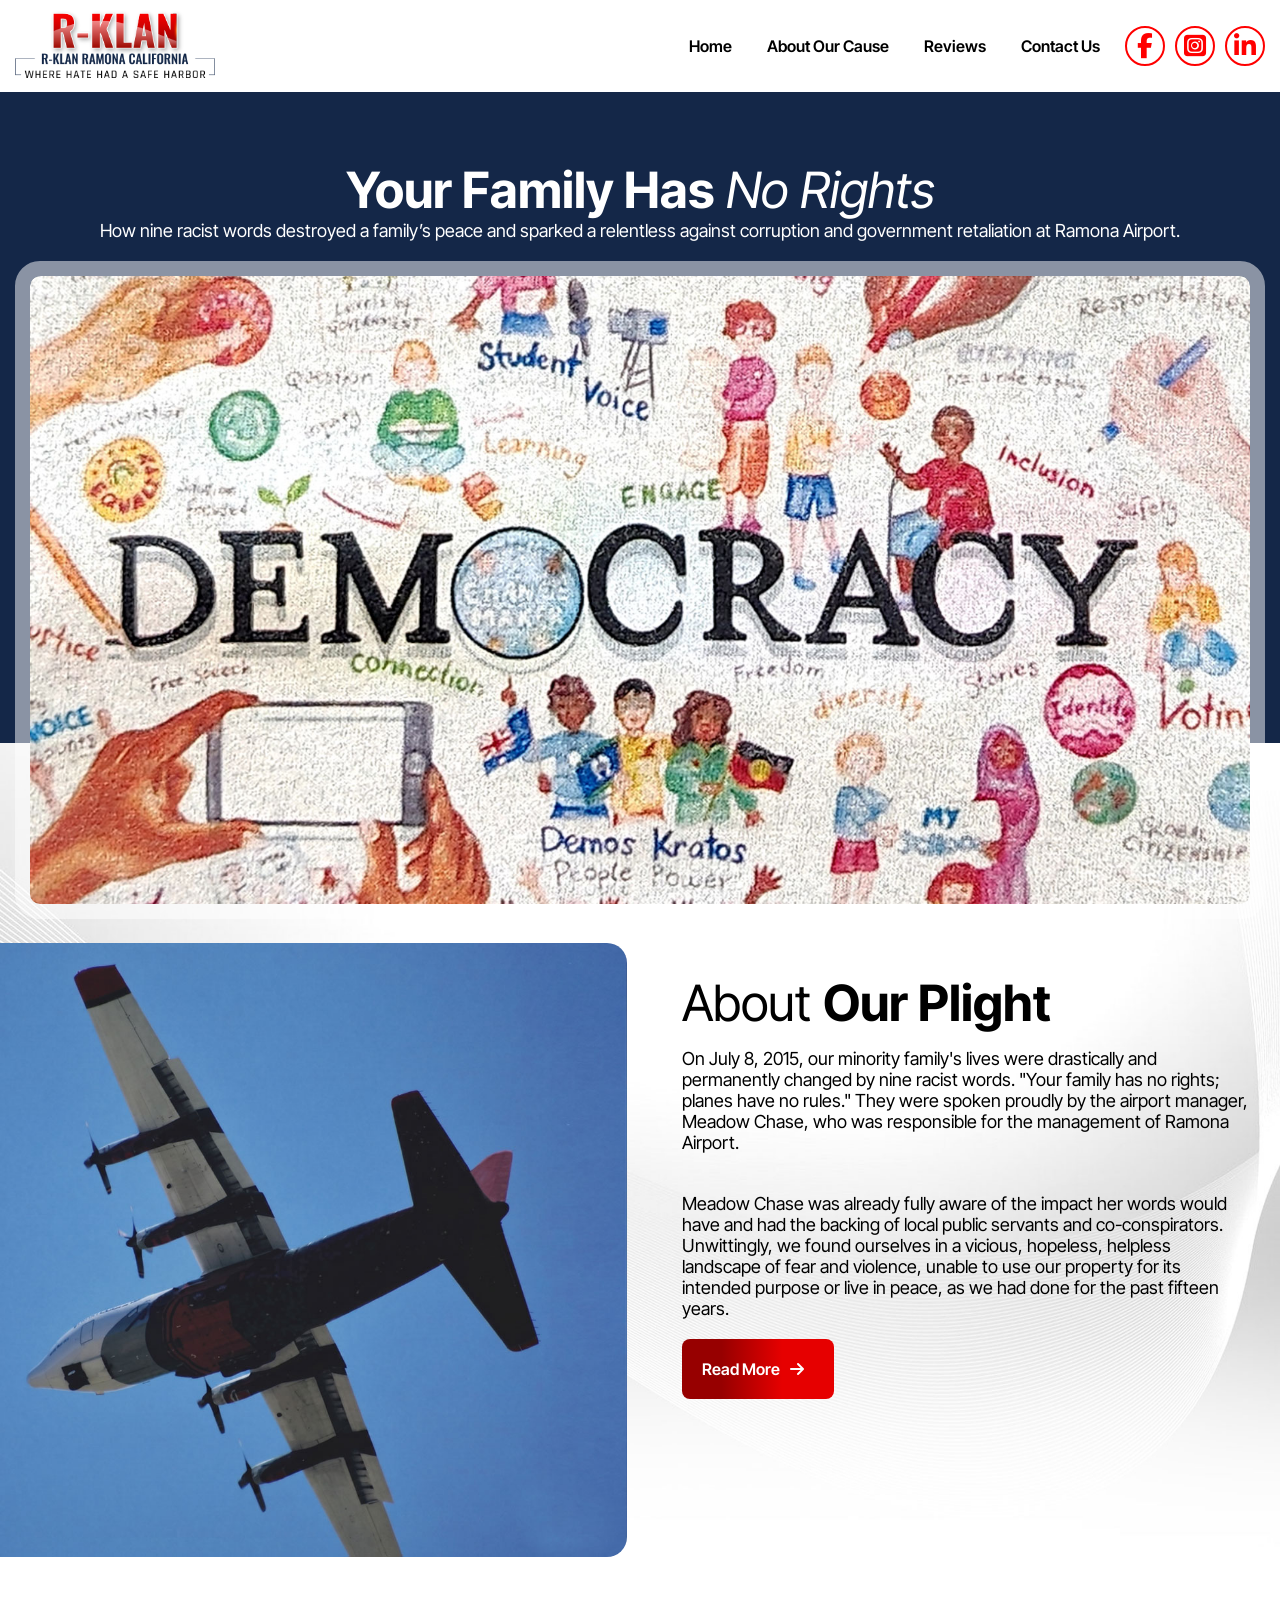
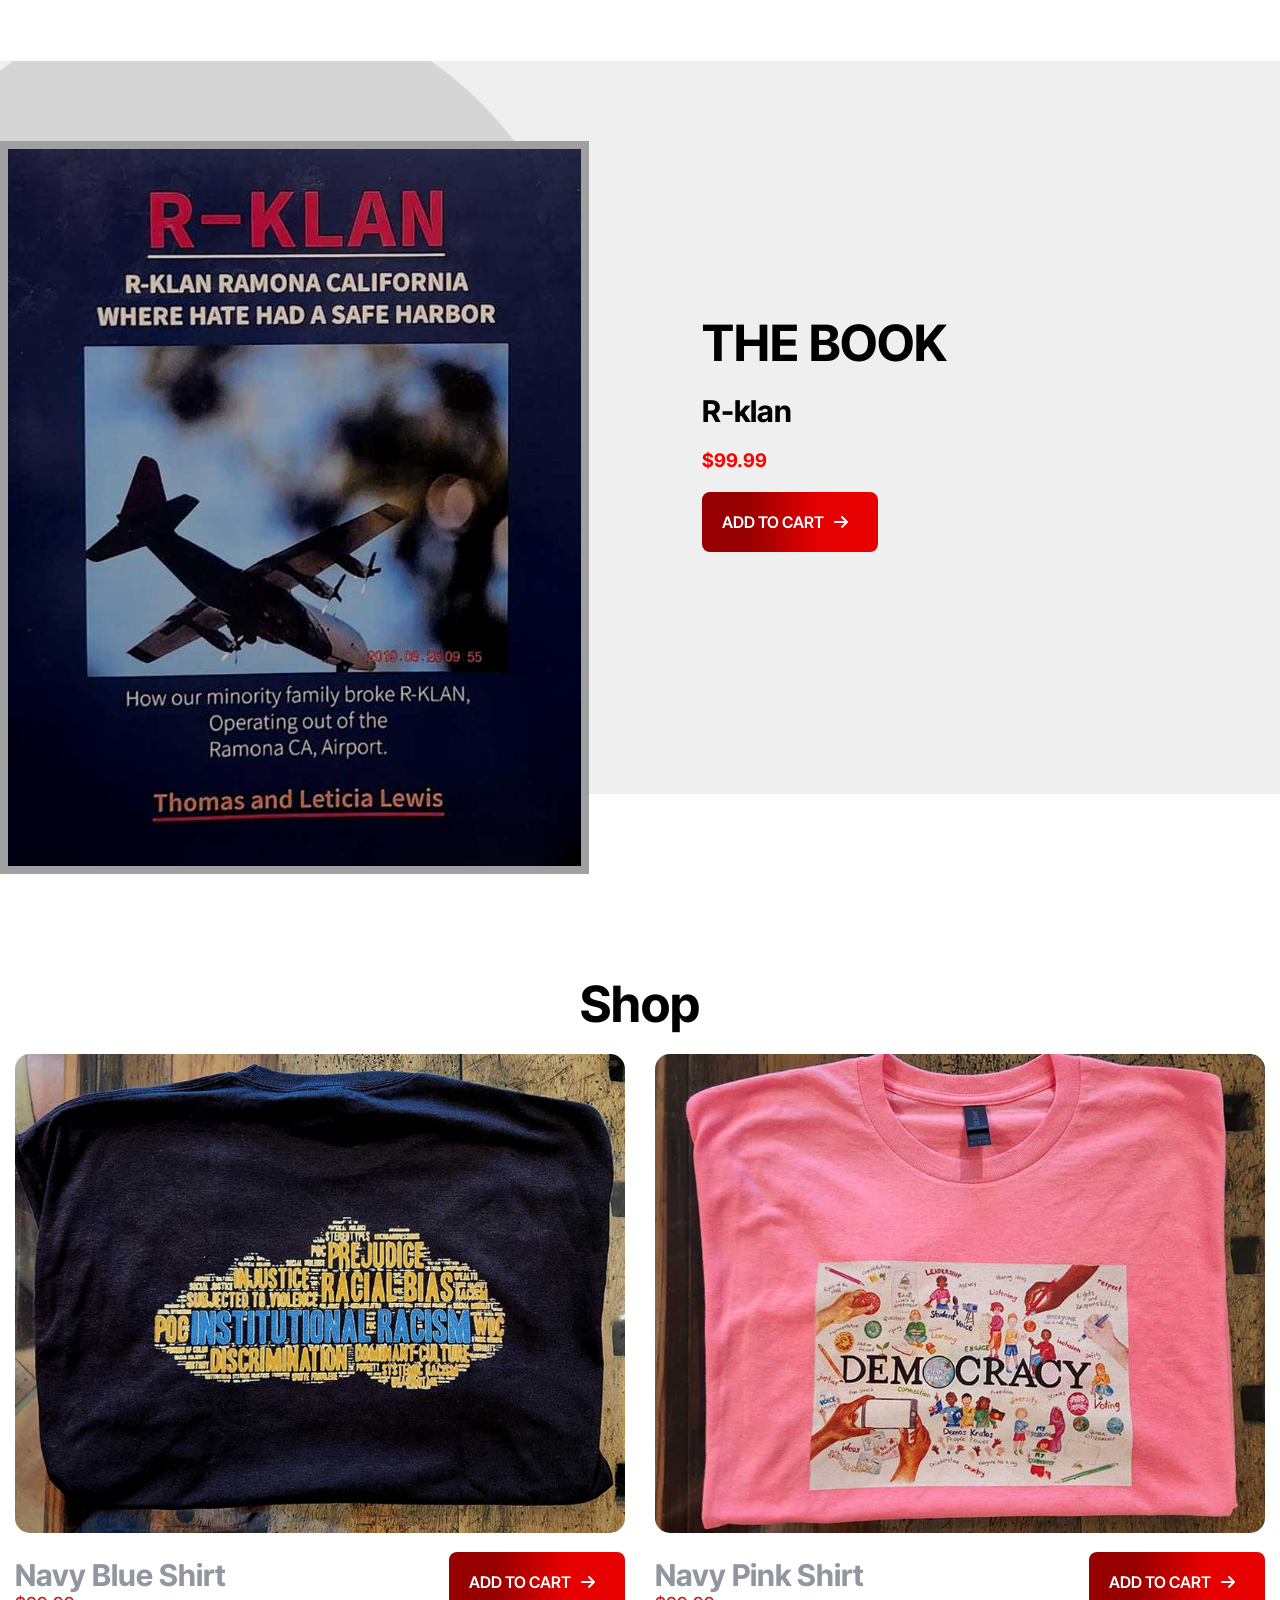
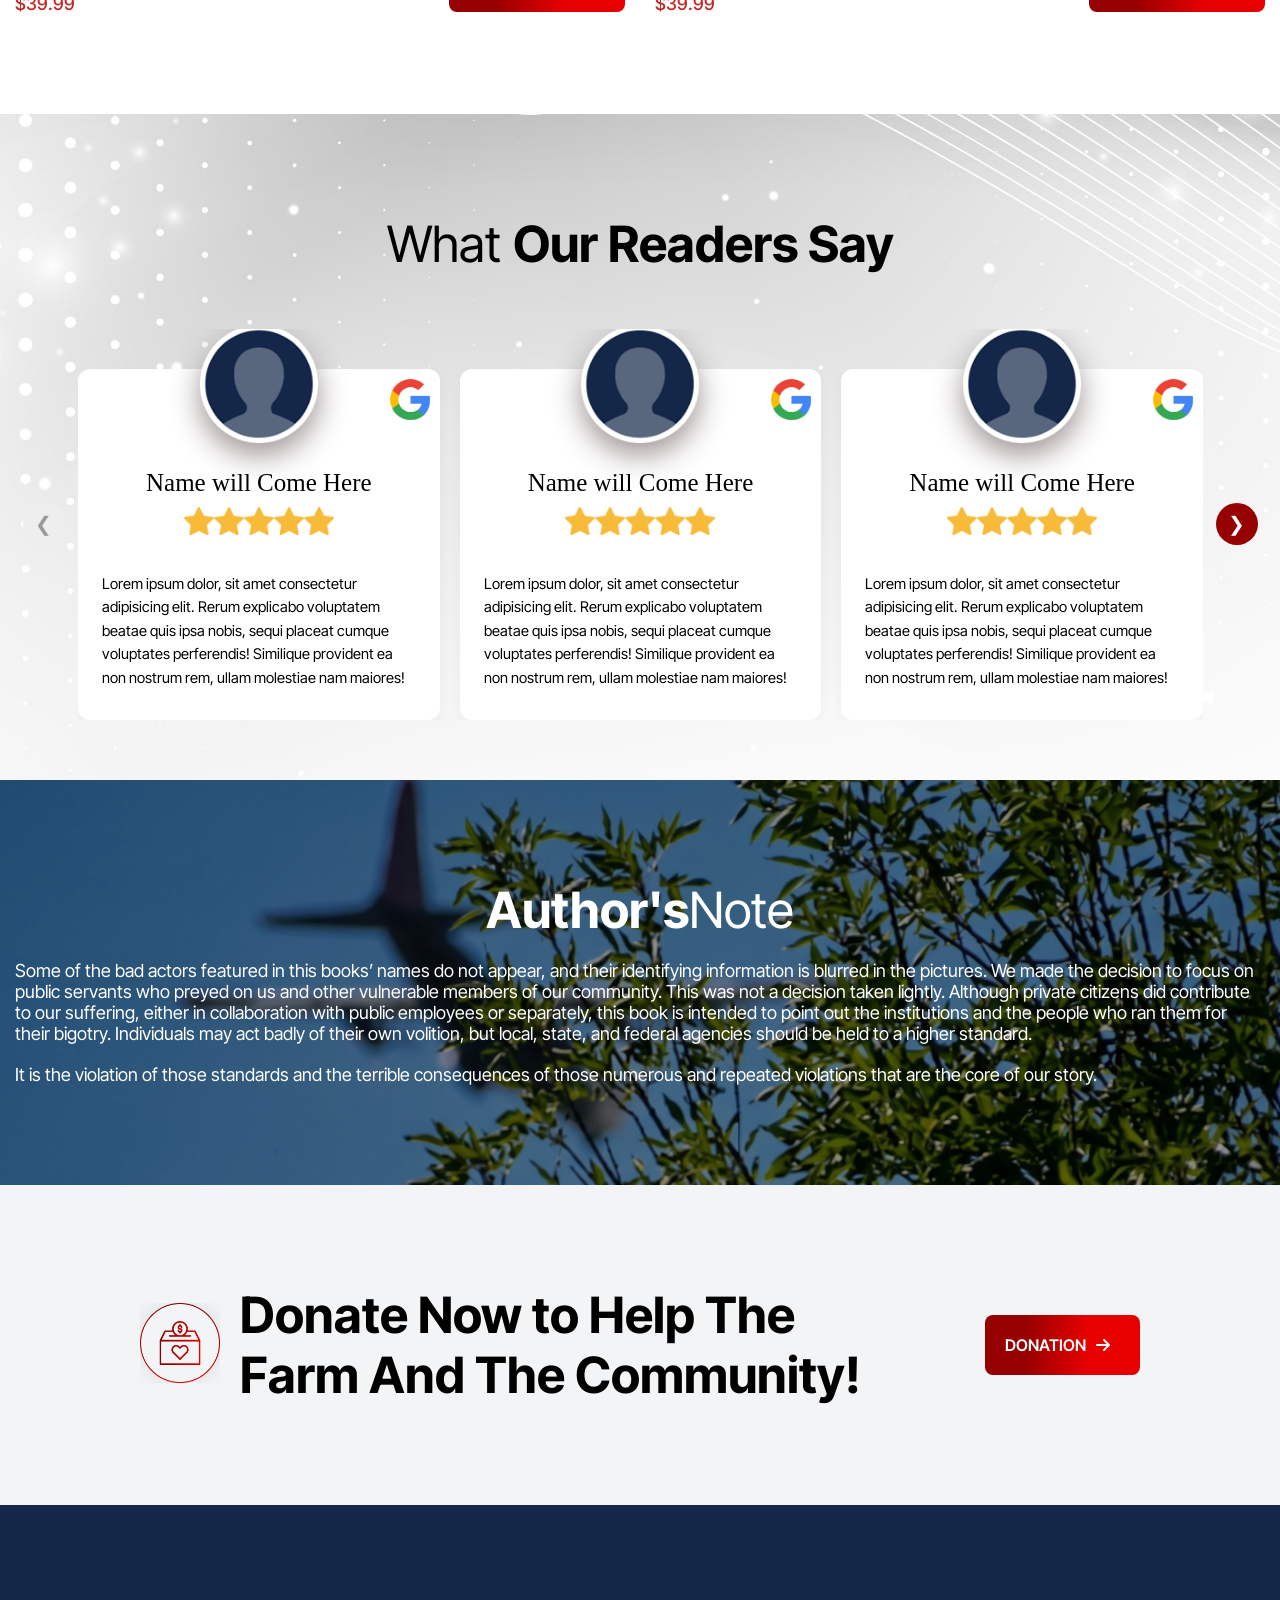
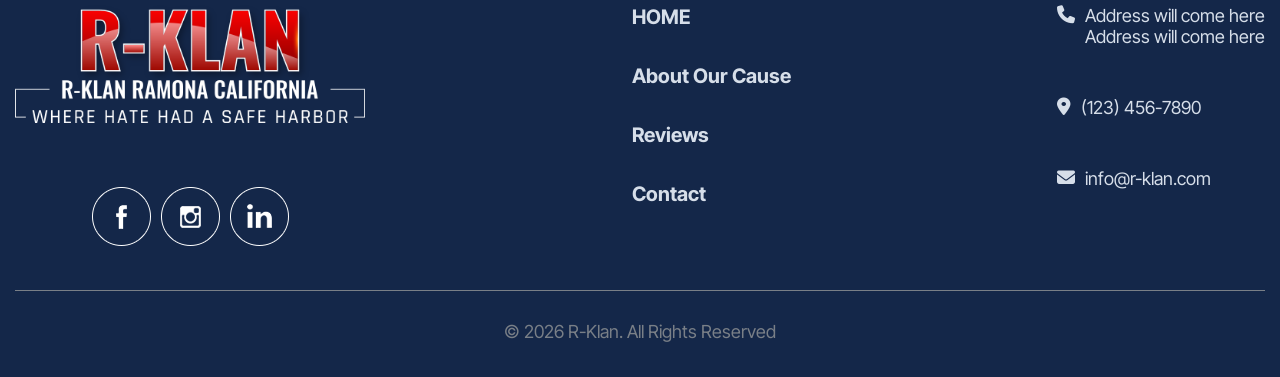
==== commit d8e28d5c: "20 20" ====
--- a/index.html
+++ b/index.html
@@ -20,7 +20,7 @@
 <body>
     <header id="Nav-bar" class="r-klan-header">
         <div class="container">
-            <div class="content" id="content-nav">
+            <div class="content" id="content">
                 <div class="iogo-header">
                     <figure>
                         <div class="image-header">
--- a/css/style.css
+++ b/css/style.css
@@ -1009,7 +1009,7 @@
     transition: transform 0.4s ease-in-out;
     transform: translateY(0);
 }
-#content-nav{
+#Nav-bar .content{
     padding: 10px 15px;
 }
 
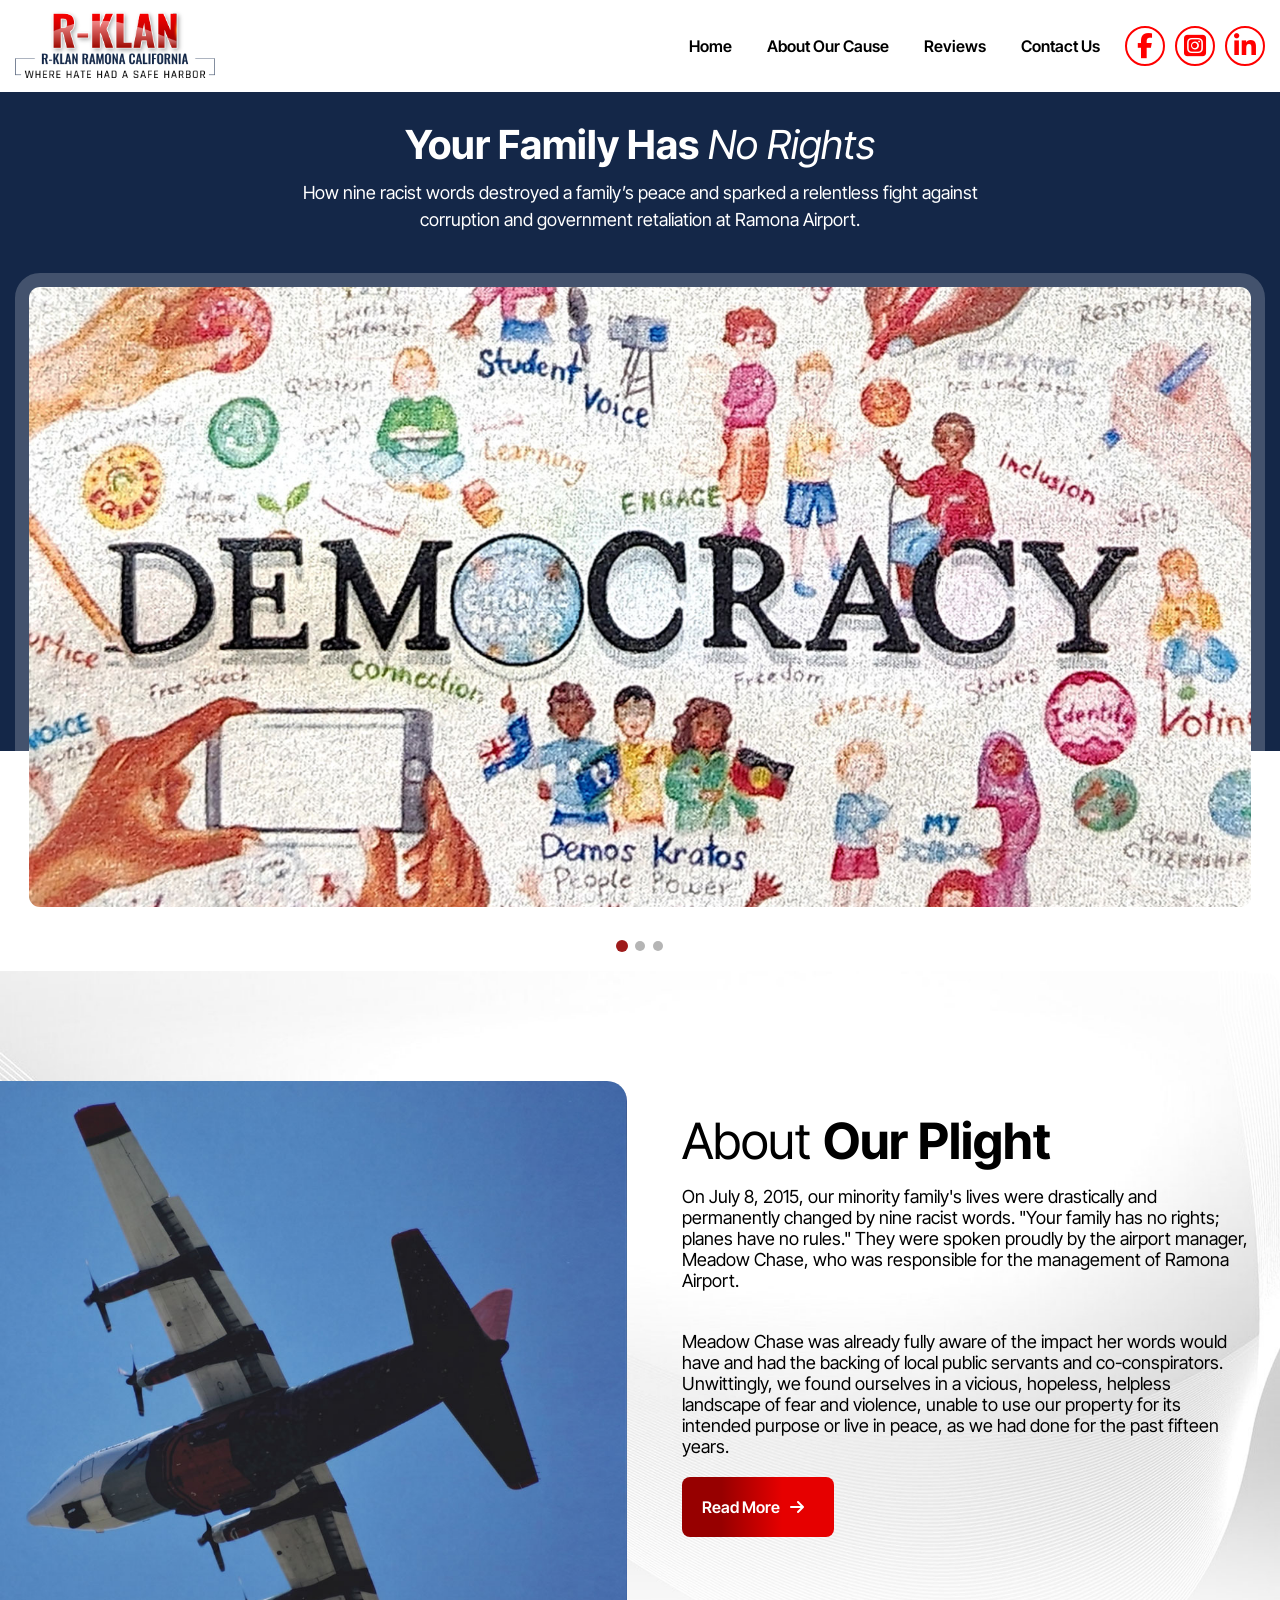
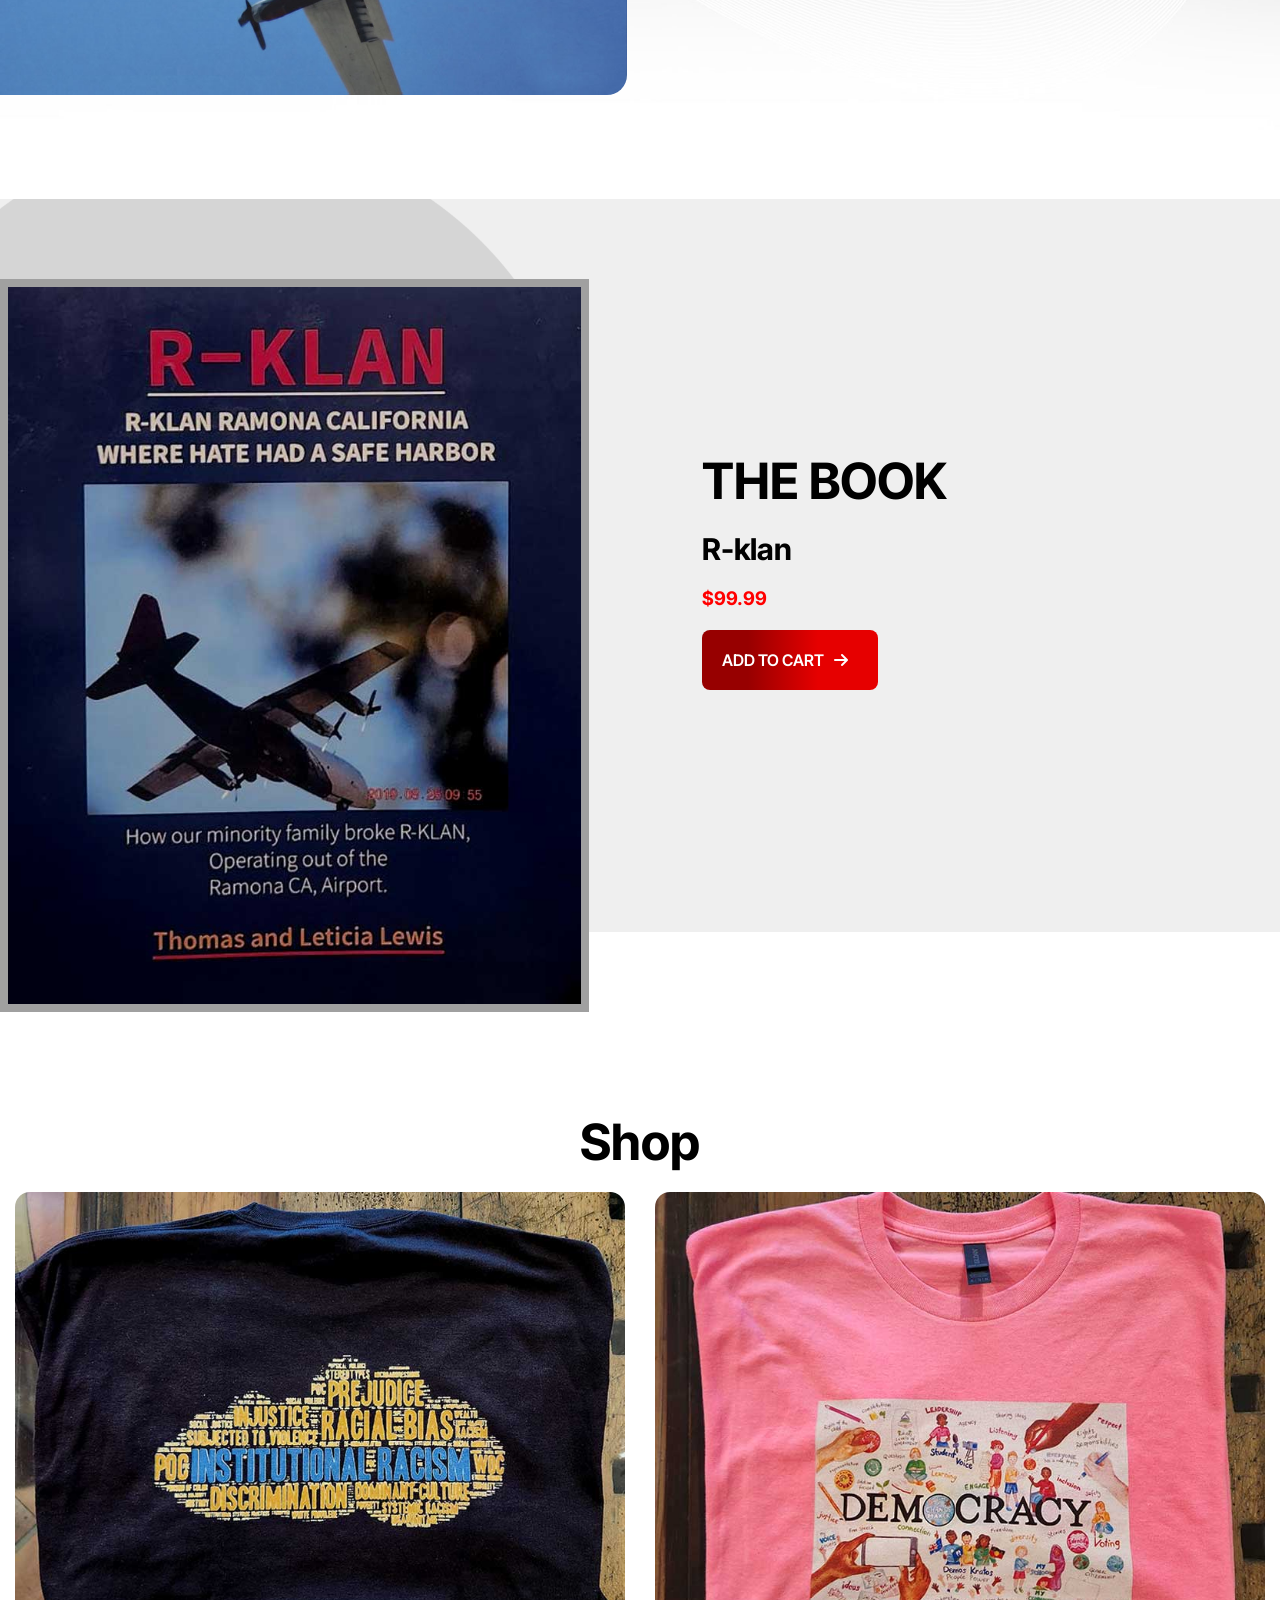
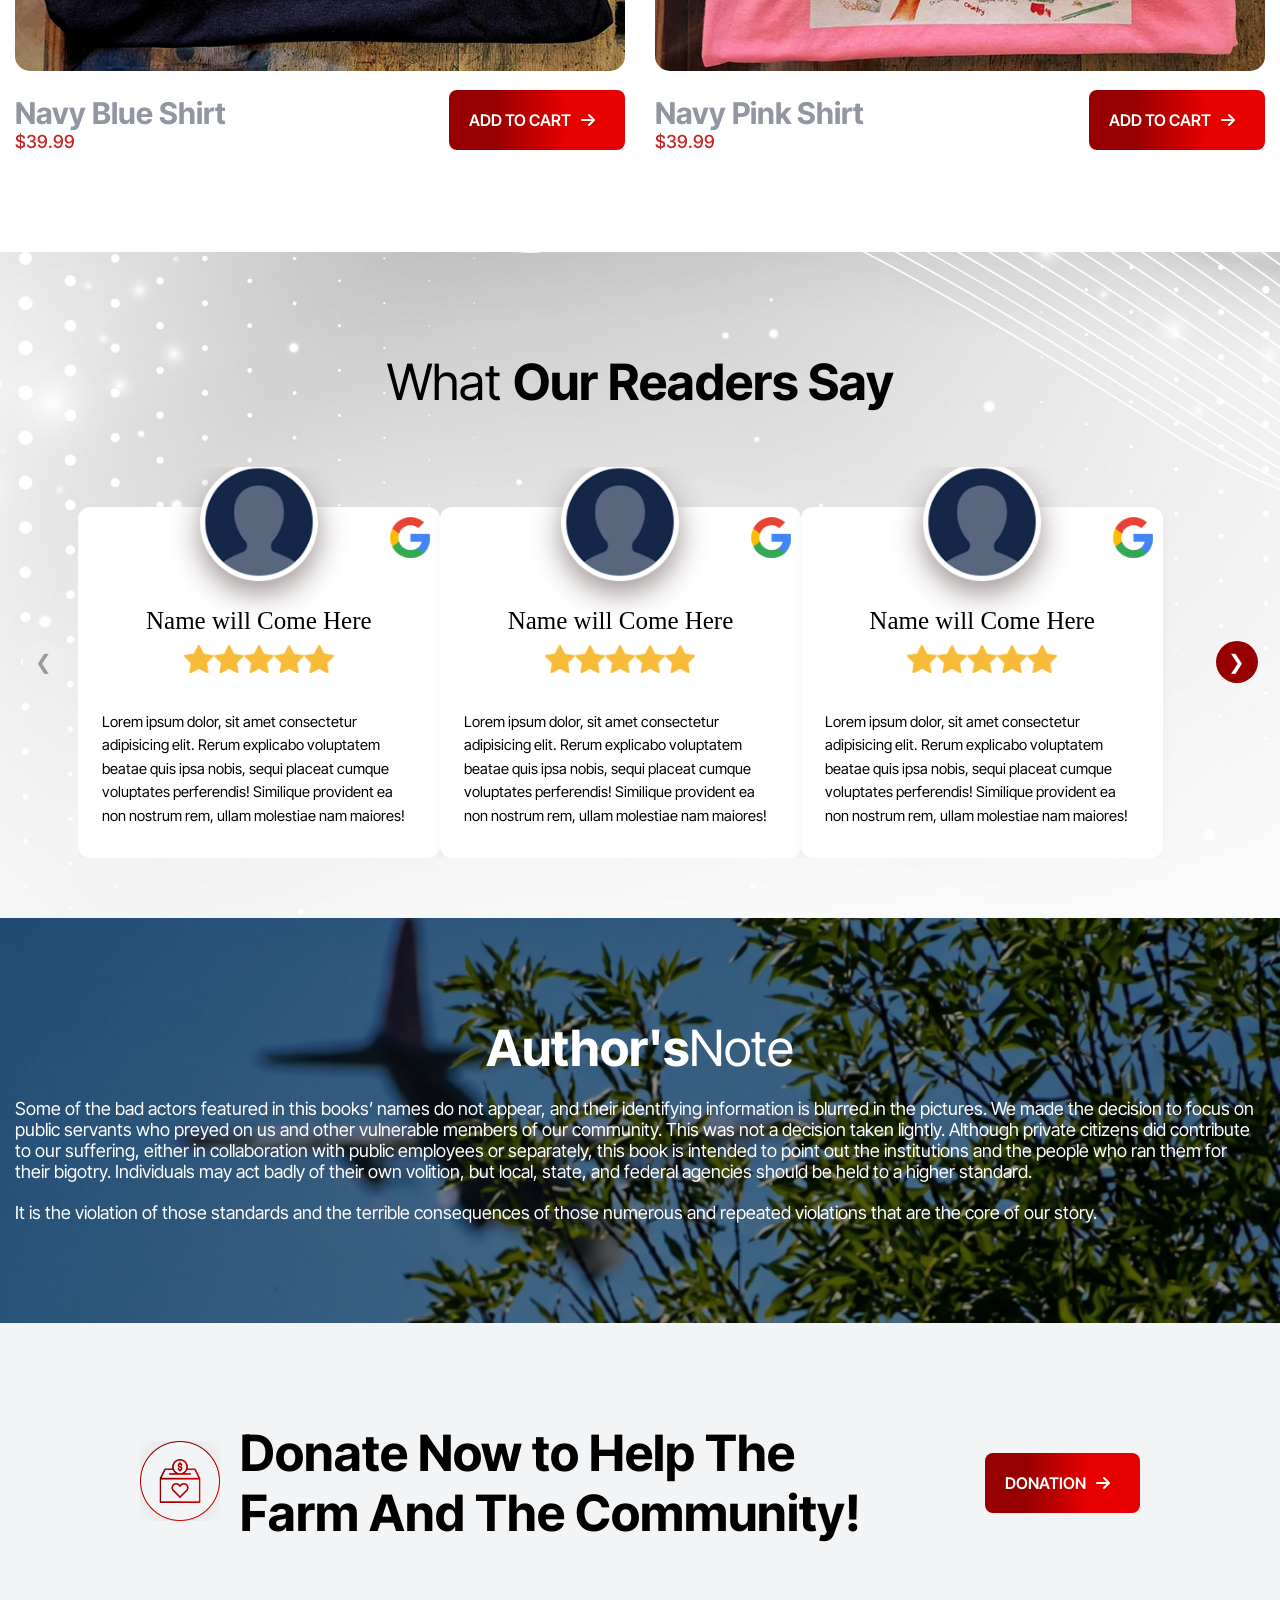
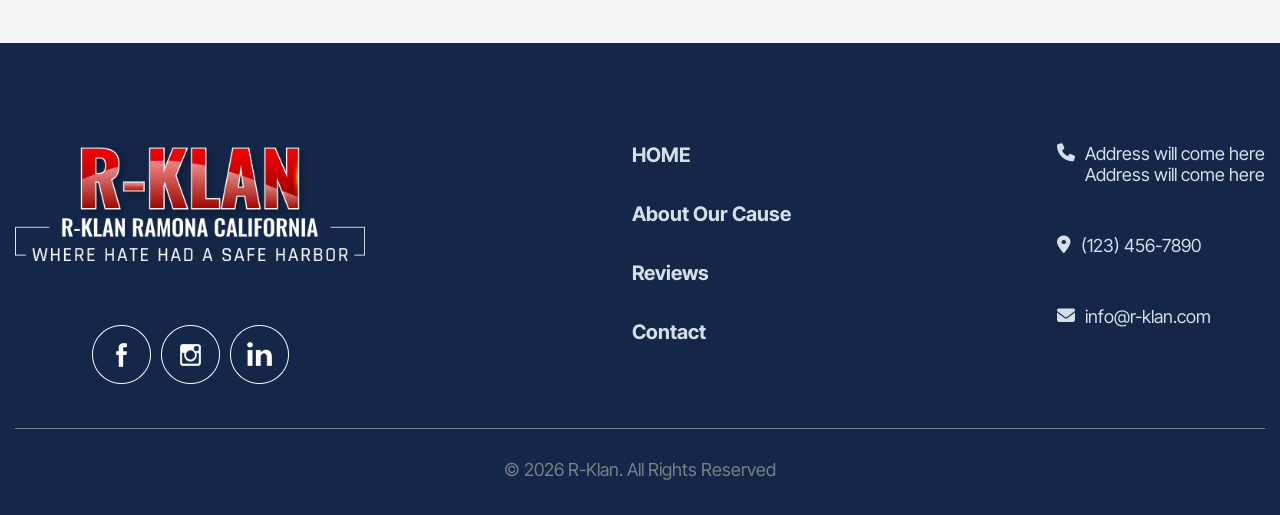
==== commit 4765eb75: "2924 2924" ====
--- a/index.html
+++ b/index.html
@@ -109,21 +109,43 @@
                 </div>
     </header>
     <!--------------------------------------------------------- Nav-bar-------------------------------------------------------- -->
-    <section id="yourfamily" class="main">
-        <div class="container">
-            <div class="fullcontent">
-                <div class="imageone">
-                    <div class="yourfamily">
-                        <h1><b>Your Family Has</b><i> No Rights</i></h1>
-                        <div class="afamily">
-                            <p>How nine racist words destroyed a family’s peace and sparked a relentless
-                                against corruption and government retaliation at Ramona Airport.</p>
-                        </div>
-                    </div>
-                    <img src="HOME/IMAGE/Untitled-1.jpg" class="democracy" alt="Democracy">
-                </div>
-            </div>
-    </section>
+<section id="yourfamily" class="main">
+    <div class="container">
+        <div class="fullcontent">
+            <div class="yourfamily">
+                <h1><b>Your Family Has</b><i> No Rights</i></h1>
+                <div class="afamily">
+                    <p>How nine racist words destroyed a family’s peace and sparked a relentless fight against corruption and government retaliation at Ramona Airport.</p>
+                </div>
+            </div>
+
+            <!-- Slider Wrapper -->
+            <div class="slider-wrapper">
+                <div class="slider-track" id="sliderTrack">
+                    <!-- Slide 1 -->
+                    <div class="slide">
+                        <img src="HOME/IMAGE/Untitled-1.jpg" class="democracy" alt="Democracy">
+                    </div>
+                    <!-- Slide 2 -->
+                    <div class="slide">
+                        <img src="HOME/IMAGE/pexels-glassesshop-gs-1317359316-29274468 copy.jpg" class="democracy" alt="Glasses">
+                    </div>
+                    <!-- Slide 3 -->
+                    <div class="slide">
+                        <img src="HOME/IMAGE/pexels-postiglioni-421129.jpg" class="democracy" alt="Station">
+                    </div>
+                    <!-- Slide 4 (आप चाहें तो और इमेज जोड़ सकते हैं) -->
+                    <!-- <div class="slide">
+                        <img src="HOME/IMAGE/Untitled-1.jpg" class="democracy" alt="Slide 4">
+                    </div> -->
+                </div>
+            </div>
+
+            <!-- Pagination Dots -->
+            <div class="slider-dots" id="sliderDots"></div>
+        </div>
+    </div>
+</section>
     <!------------------------------------------------------ Yourfamily ------------------------------------------------------>
     <section id="FLIGHT" class="FLIGHT">
         <figure> <img src="HOME/IMAGE/FLIGHT.jpg" class="FLIGHTtwo" alt="FLIGHT"></figure>
--- a/css/style.css
+++ b/css/style.css
@@ -63,48 +63,121 @@
 
 }
 
+* {
+    box-sizing: border-box;
+}
+
+* {
+    box-sizing: border-box;
+}
+
+ * {
+    box-sizing: border-box;
+    margin: 0;
+    padding: 0;
+}
+/* -----------------------------------------------------Yourfamily-start----------------------------------------------------- */
+
 .fullcontent {
     text-align: center;
 }
 
 .yourfamily {
     color: white;
-
-    /* font-optical-sizing: auto;
-   /* font-weight: <weight>;    */
     font-style: normal;
     padding: 20px 30px;
 }
 
+.yourfamily h1 {
+    font-size: 2.5rem;
+    margin-bottom: 10px;
+}
+
+.afamily p {
+    max-width: 750px;
+    margin: 0 auto 20px;
+    line-height: 1.5;
+}
+
 .main {
     background-color: #142748;
     display: flex;
     justify-content: center;
-    /* padding: 100px 15px;*/
-    padding: 140px 15px 0px;
+    padding: 100px 15px 0px;
+    margin-bottom: 220px;
 }
 
 .container {
     width: 100%;
     max-width: 1280px;
-    row-gap: 30px;
-}
-
+}
+
+/* Slider Styles */
+.slider-wrapper {
+    width: 100%;
+    overflow: hidden;
+    border-radius: 25px;
+    border: 14px solid rgba(255, 255, 255, 0.2);
+    margin-bottom: -180px;
+    position: relative;
+    z-index: 11;
+    /* background-color: #fff; */
+    cursor: grab; /* माउस ले जाने पर हाथ का निशान दिखेगा */
+    user-select: none; /* ड्रैग करते समय इमेज सेलेक्ट नहीं होगी */
+}
+
+.slider-wrapper:active {
+    cursor: grabbing; /* पकड़ने पर मुट्ठी जैसा निशान दिखेगा */
+}
+
+.slider-track {
+    display: flex;
+    width: 100%;
+}
+
+.slide {
+    min-width: 100%;
+    width: 100%;
+}
 
 .democracy {
     width: 100%;
-    /* height: 450px; */
-    border-radius: 25px;
-    border: 15px solid rgba(255, 255, 255, 0.5);
-    margin-bottom: -180px;
-    position: relative;
-    z-index: 11;
-}
+    height: 620px;
+    object-fit: cover;
+    background-size:cover;
+    display: block;
+    pointer-events: none; /* इमेज को अलग से ड्रैग होने से रोकने के लिए */
+}
+
+/* Dots Styling */
+.slider-dots {
+    position: relative;
+    top: 200px;
+    display: flex;
+    justify-content: center;
+    gap: 8px;   
+    z-index: 12;
+}
+
+.dot {
+    width: 10px;
+    height: 10px;
+    border-radius: 50%;
+    background-color: #b5b5b5;
+    cursor: pointer;
+    transition: background-color 0.3s, transform 0.3s;
+}
+
+.dot.active {
+    background-color: #9e1b1b;
+    transform: scale(1.2);
+}
+
 
 /*----------------------------------------------------------FLIGH---------------------------------------------------------- */
 .FLIGHT {
     display: flex;
-    padding: 200px 0px 100px 0px;
+    padding: 110px 0px 100px 0px;
     width: 100%;
     border-radius: 0px 20px 20px 0px;
     /* height: auto; 
@@ -398,7 +471,7 @@
 
 .slider-track {
     display: flex;
-    gap: 20px;
+    /* gap: 20px; */
     transition: transform 0.6s ease-in-out;
     will-change: transform;
 }
@@ -1154,7 +1227,7 @@
 #mobileNav .icon-nav {
     padding: 15px;
     display: flex;
-    column-gap: 10px;
+    column-gap: 10px; 
 }
 
 .fa-solid,
--- a/css/Responsive.css
+++ b/css/Responsive.css
@@ -338,7 +338,7 @@
     }
 
     #Lorem {
-        padding: 140px 15px 60px;
+        padding: 0px 15px 60px;
     }
 
     #changed .container {
@@ -428,4 +428,28 @@
         z-index: 99;
   }
    
-}+}
+@media(max-width:1024px) {
+ #yourfamily .democracy{
+    height: 400px;
+ }
+}
+
+@media(max-width:900px) {
+ #yourfamily .democracy{
+    height: 400px;
+ }
+}
+/* @media(max-width:768px) {
+     #yourfamily .democracy{
+    height: 300px;
+ }
+} */
+/* @media(max-width:480px) {
+         #yourfamily .democracy{
+    height: px;
+ }
+} */
+
+
+
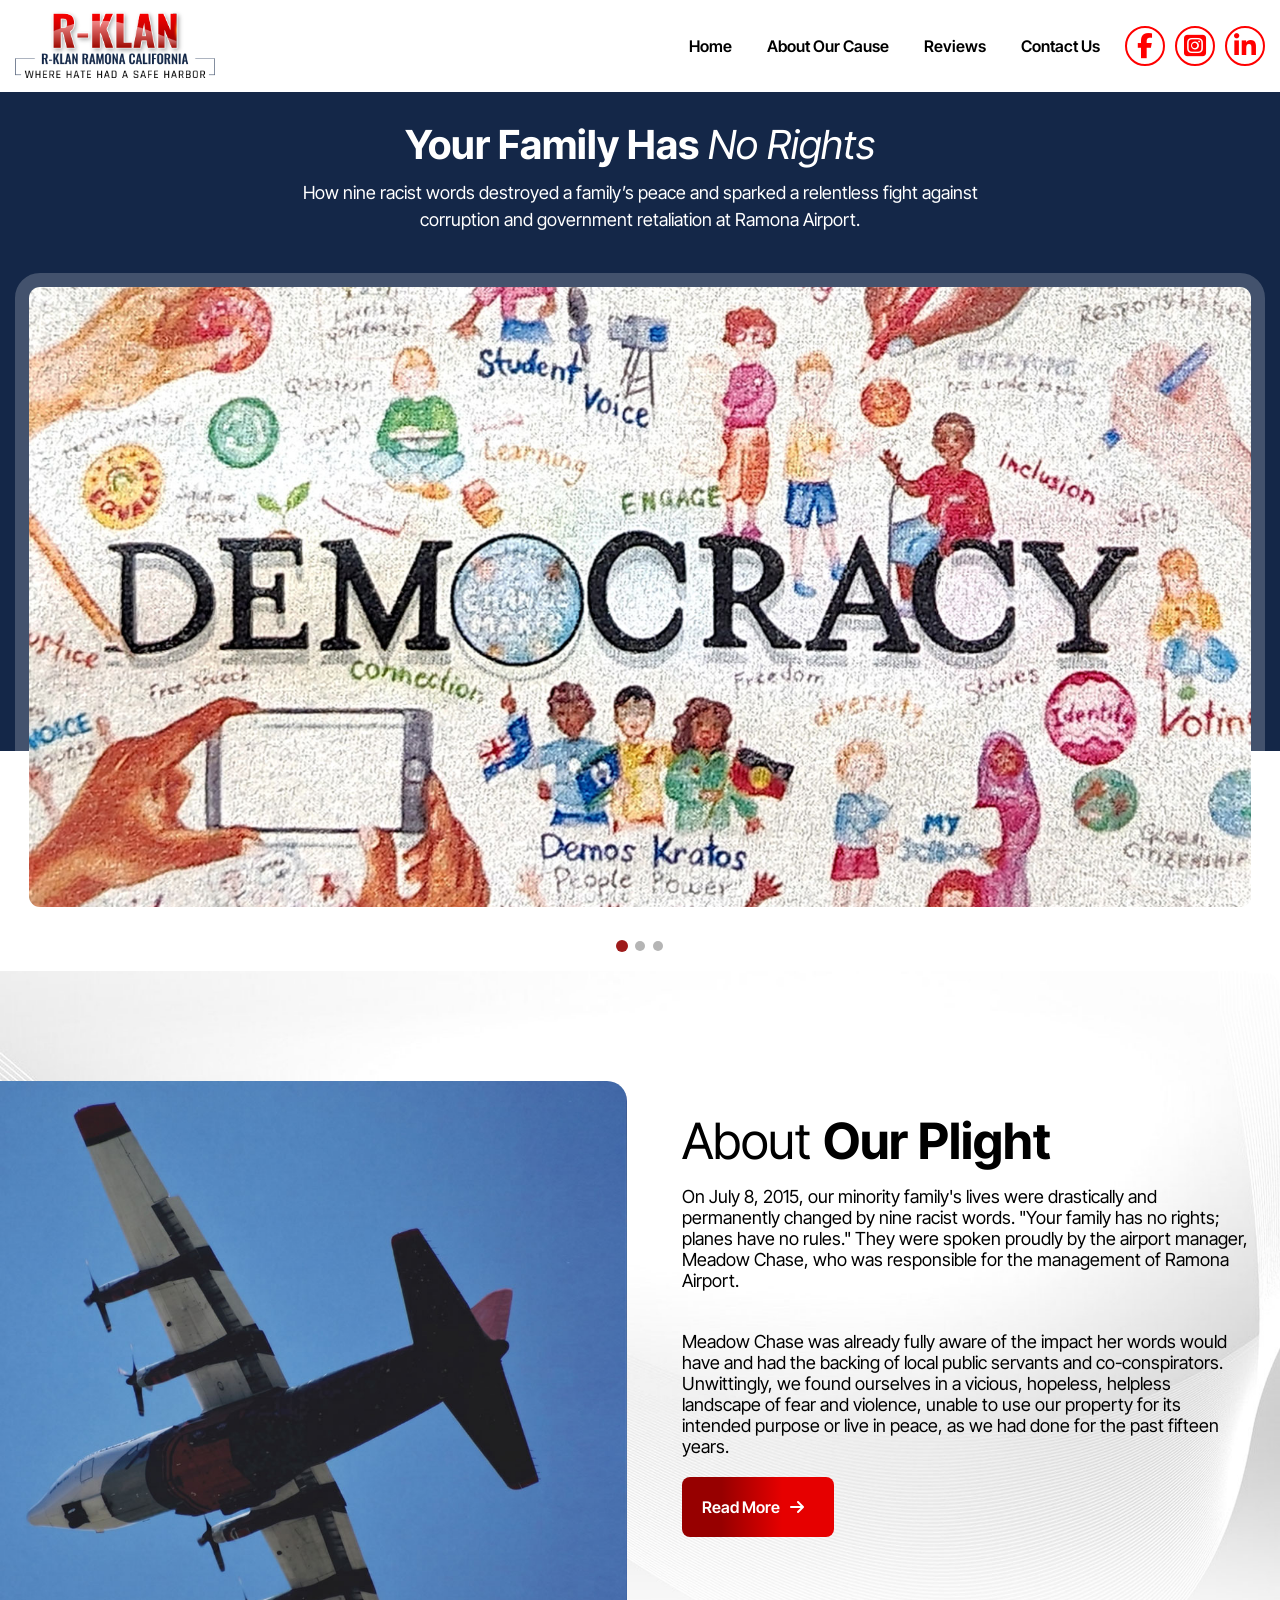
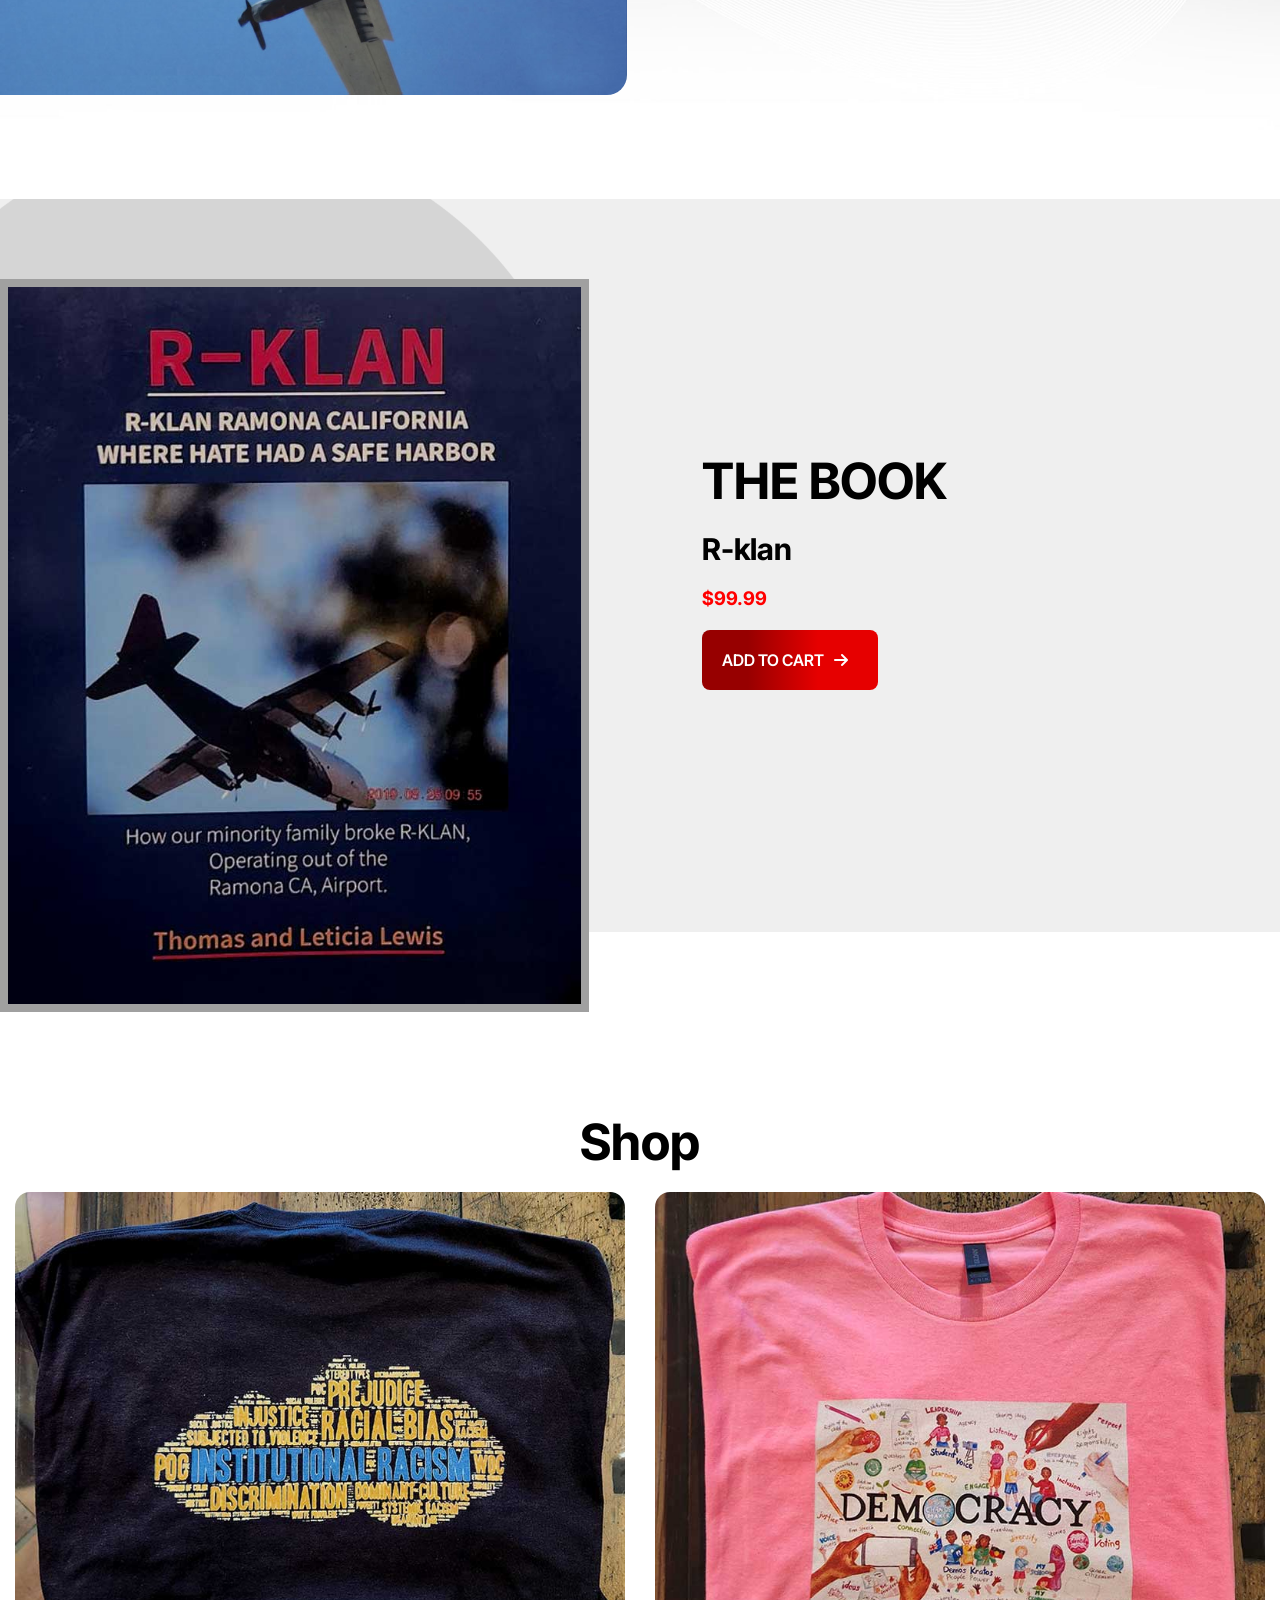
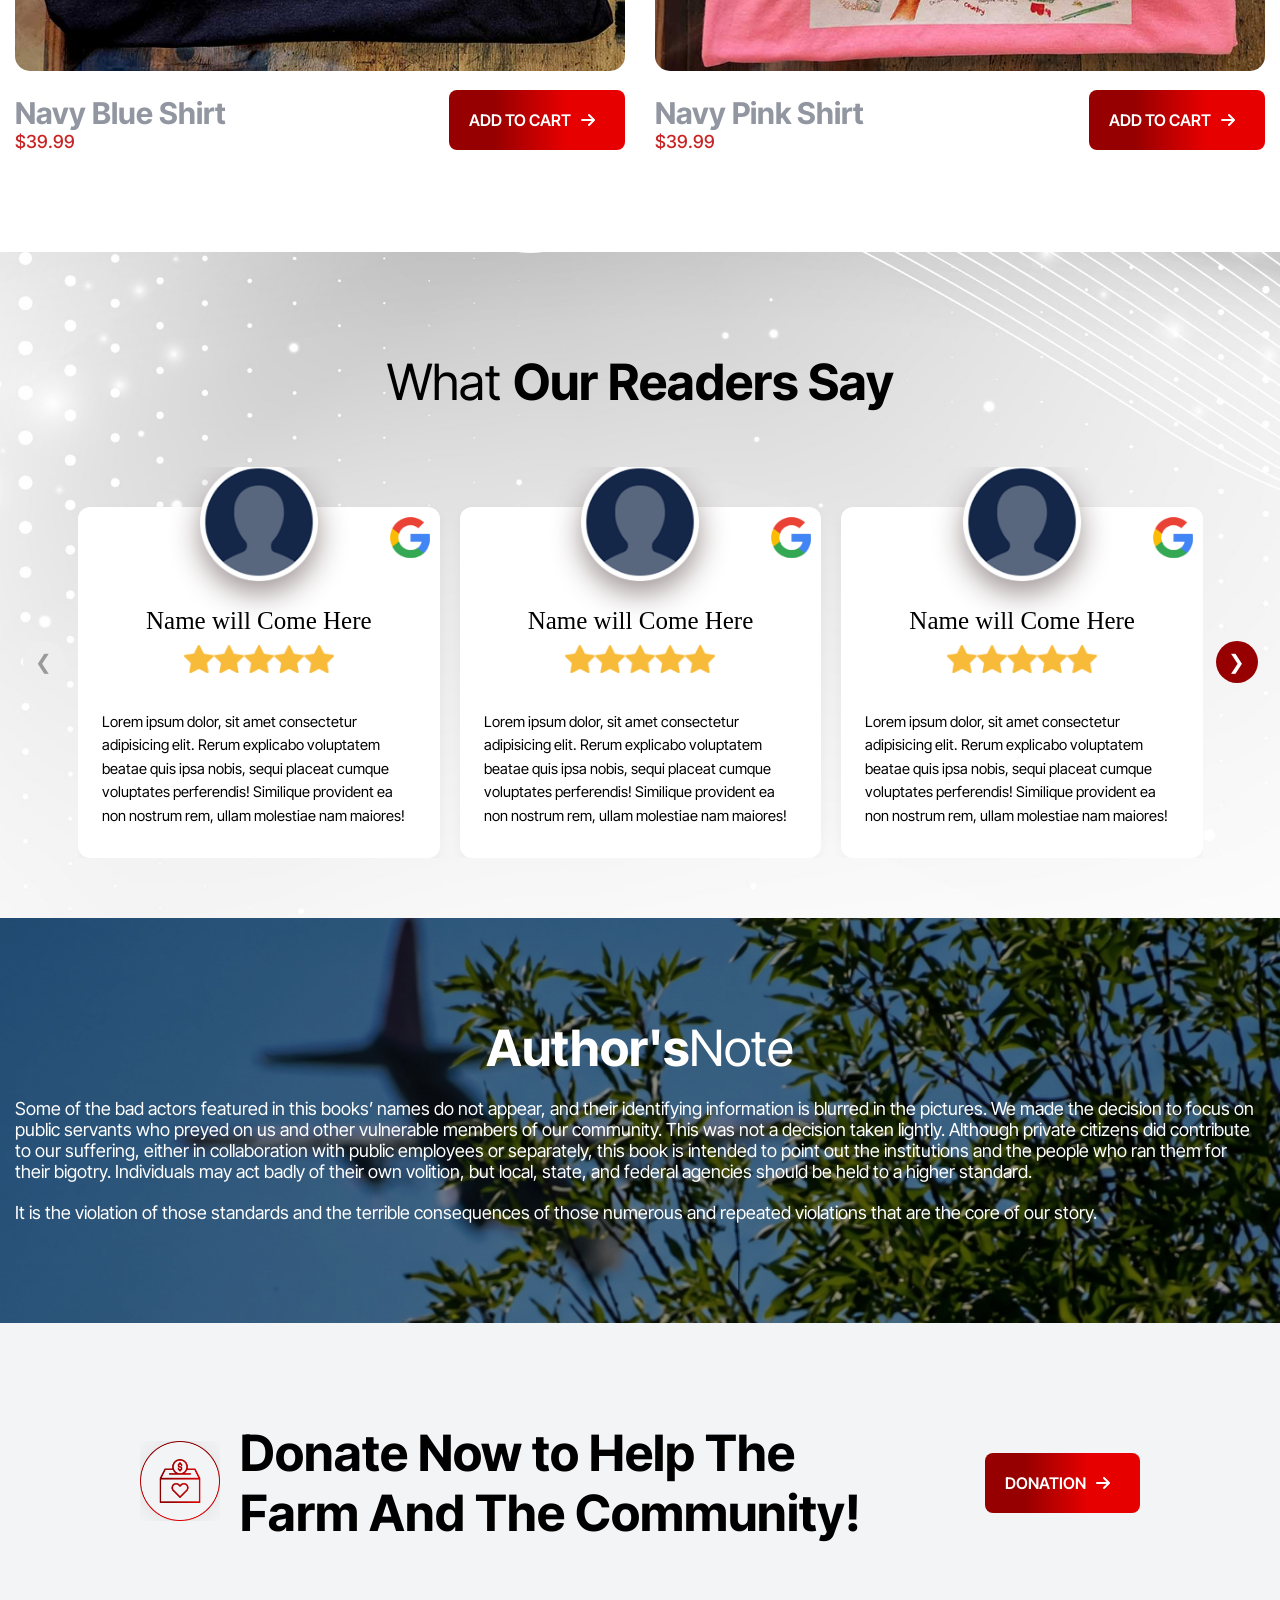
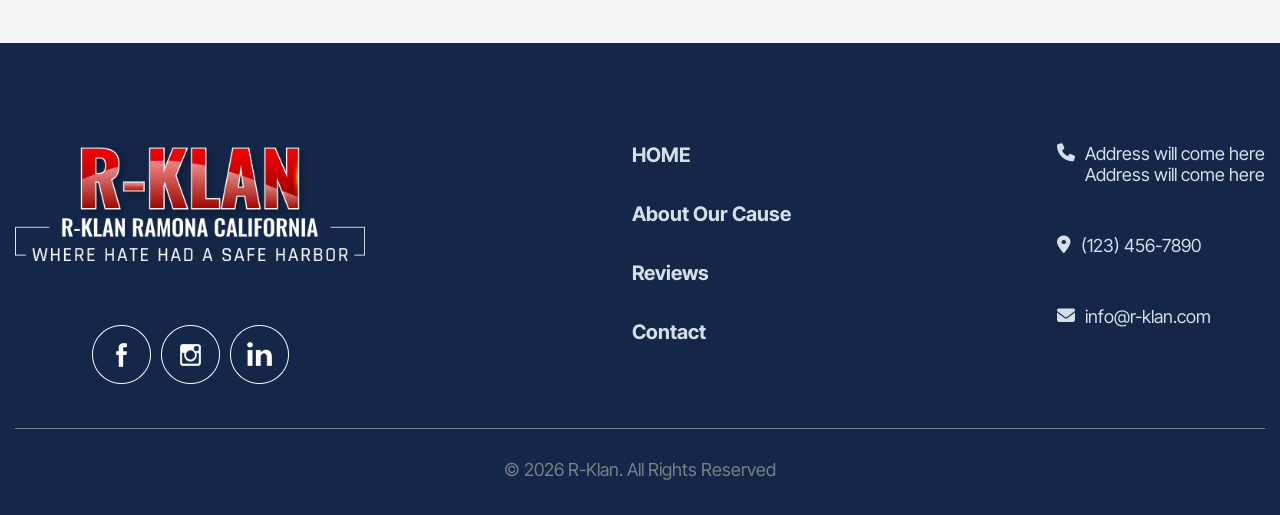
==== commit 0b2ba6c3: "20 20" ====
--- a/index.html
+++ b/index.html
@@ -166,7 +166,7 @@
     </section>
     <!-------------------------------------------------------- thebook------------------------------------------------------ -->
 
-    <section id="book" class="thebook1">
+        <section id="book" class="thebook1">
         <div class="container">
             <div class="content">
                 <div class="image">
@@ -177,7 +177,7 @@
             </div>
             <div class="fulltext">
                 <div class="text">
-                    <h2 class="thebook"><b>THE BOOK</b> </h2>
+                    <h2 class="thebook"><b>THE BOOK</b></h2>
                     <h3 class="r-klanp"><b>R-klan</b></h3>
                     <h3 class="amount">$99.99</h3>
                     <div class="btn">
--- a/css/style.css
+++ b/css/style.css
@@ -417,6 +417,12 @@
 /* ==============================
    READERS REVIEW SECTION
 ============================== */
+#readers .slider-track {
+    display: flex;
+    gap: 20px;
+    transition: transform 0.6s ease-in-out;
+    will-change: transform;
+}
 
 
 /* Readers Section */
@@ -457,7 +463,7 @@
 /* Slider View */
 
 .fullbox {
-    width: 100%;
+    width: 100%;    
     overflow: hidden;
     cursor: grab;
     user-select: none;
@@ -492,7 +498,11 @@
     box-sizing: border-box;
     box-shadow: 0 4px 12px rgba(0, 0, 0, 0.04);
 }
-
+/* #readers .slider-track{
+  
+    gap: 20px;
+   
+} */
 /* User Icon */
 
 .icon-user {
@@ -859,7 +869,13 @@
     object-fit: cover;
     height: 620px;
 }
-
+.about-sec{
+      background-color: #142748;
+    display: flex;
+    justify-content: center;
+    padding: 100px 15px 0px;
+    /* margin-bottom: 220px; */
+}
 
 /*------------------------------------------------------- Why Choose Us------------------------------------------------------- */
 #Choose {
@@ -965,13 +981,26 @@
     font-size: 27px;
     font-family: "Inter Tight", sans-serif;
 }
-
+.review-sec{
+background-color: #142748;
+    display: flex;
+    justify-content: center;
+    padding: 100px 15px 0px;
+    /* margin-bottom: 220px; */
+}
 /*---------------------------------------------------------- Contact ----------------------------------------------------------*/
 #Contact .plight {}
 
 .Contact-img {
     width: 100%;
 
+}
+.contact-sec{
+    background-color: #142748;
+    display: flex;
+    justify-content: center;
+    padding: 100px 15px 0px;
+    /* margin-bottom: 220px; */
 }
 
 #changed {
@@ -1239,4 +1268,4 @@
 .mobile-nav .text ul li a.active a:hover {
     background-color: #c82424;
     color: white;
-}+}
--- a/css/Responsive.css
+++ b/css/Responsive.css
@@ -338,7 +338,7 @@
     }
 
     #Lorem {
-        padding: 0px 15px 60px;
+        /* padding: 0px 15px 60px; */
     }
 
     #changed .container {
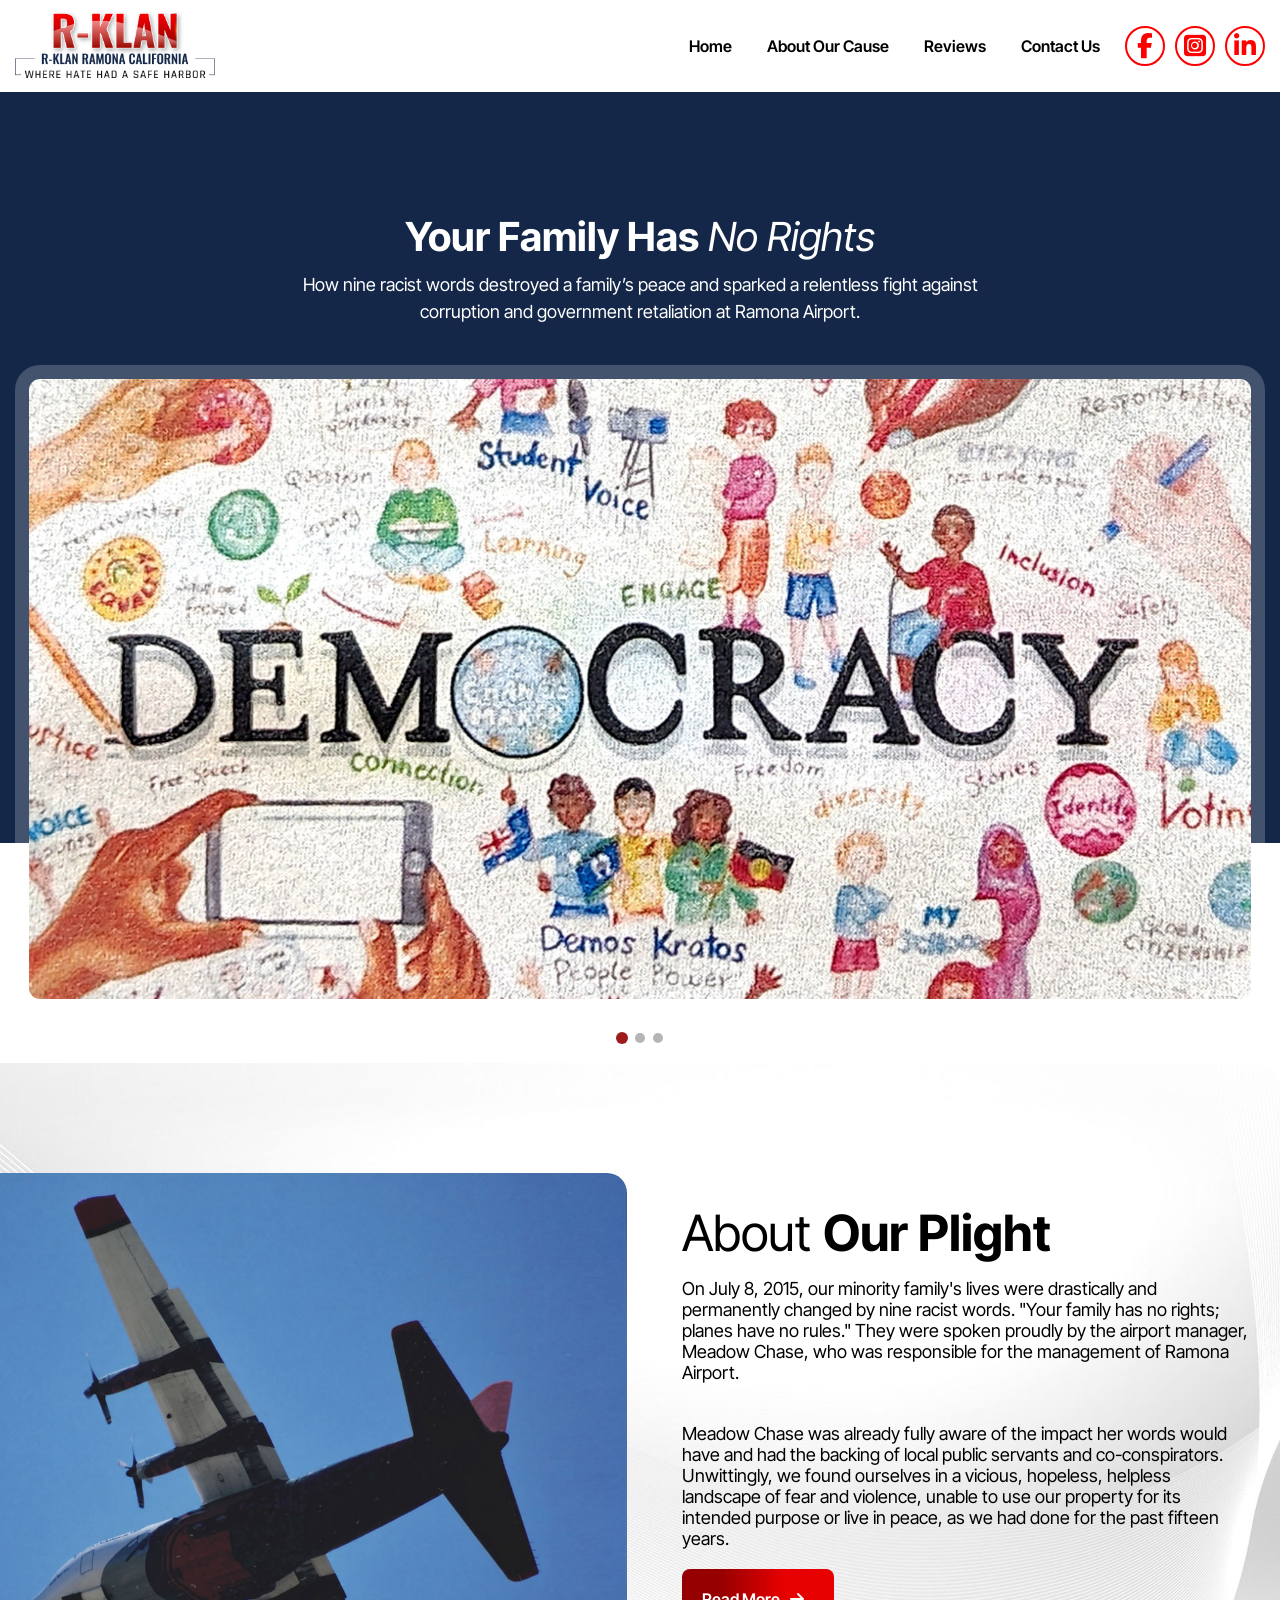
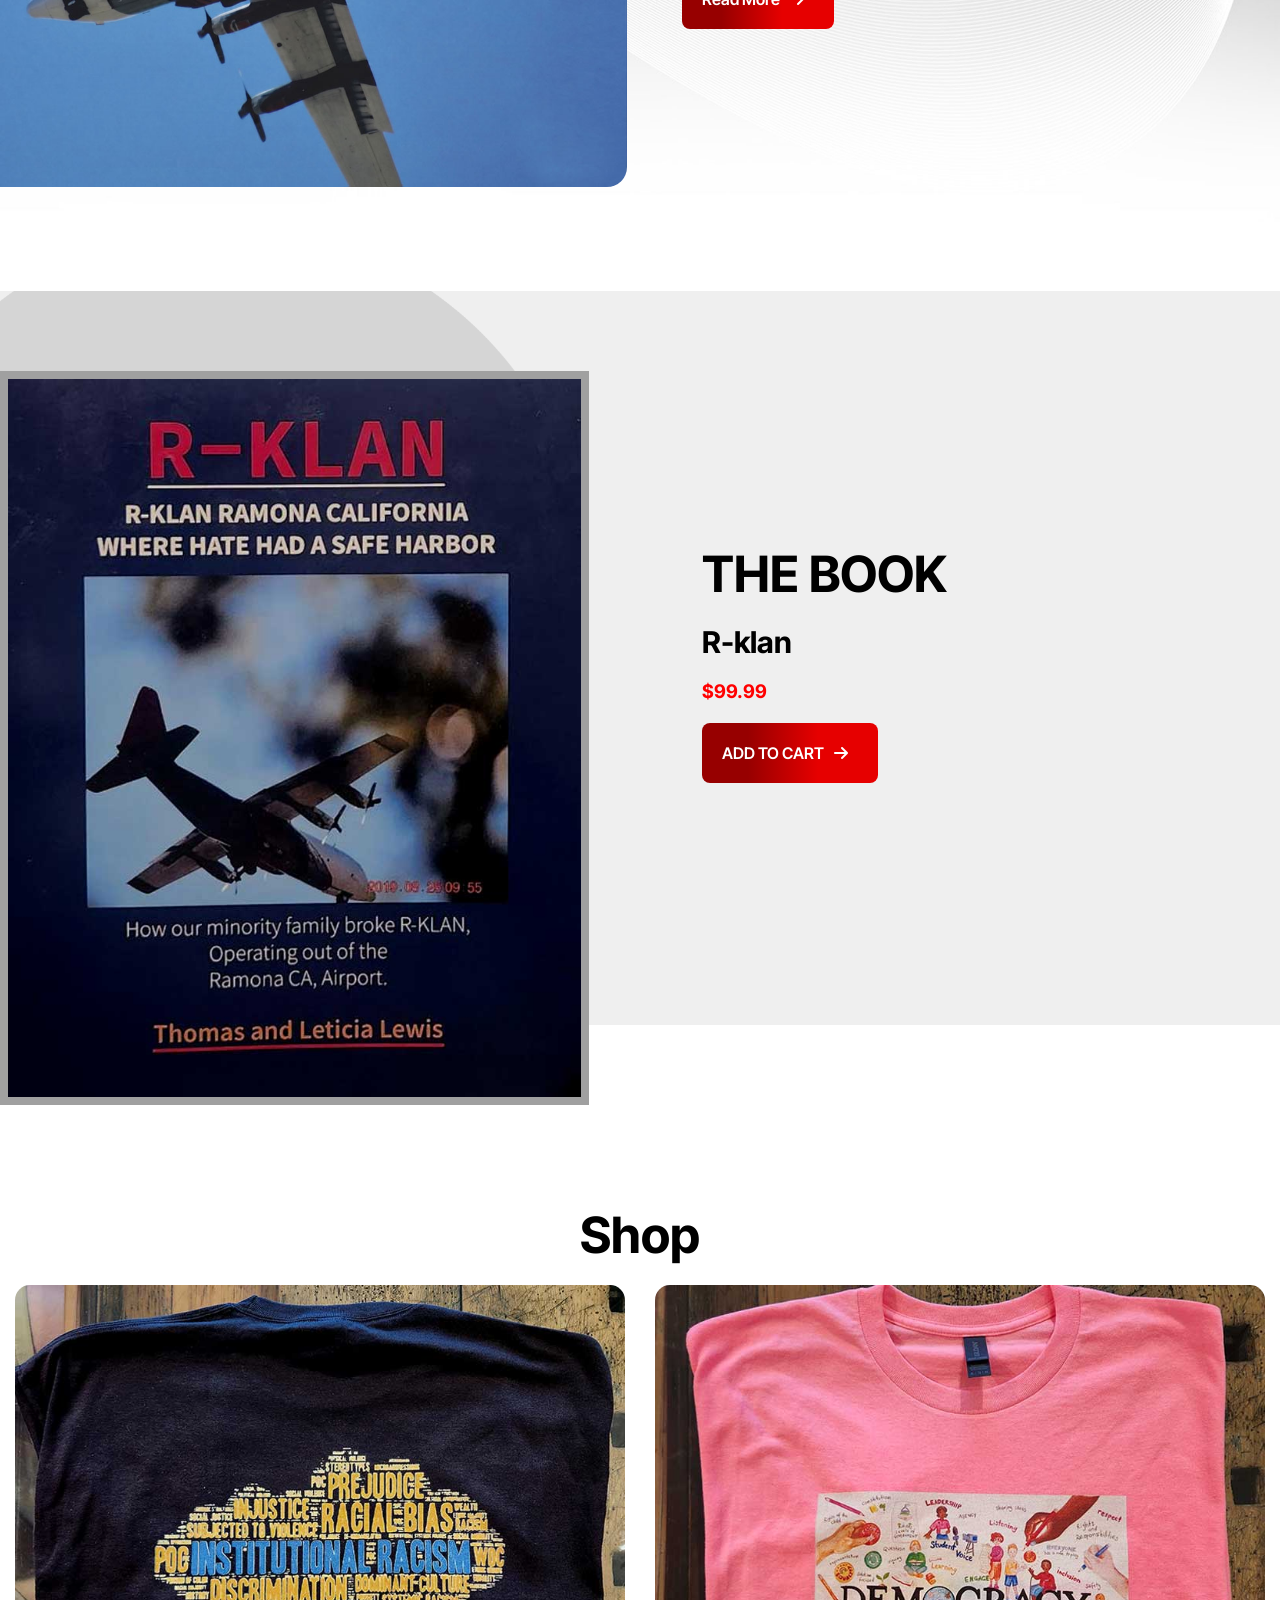
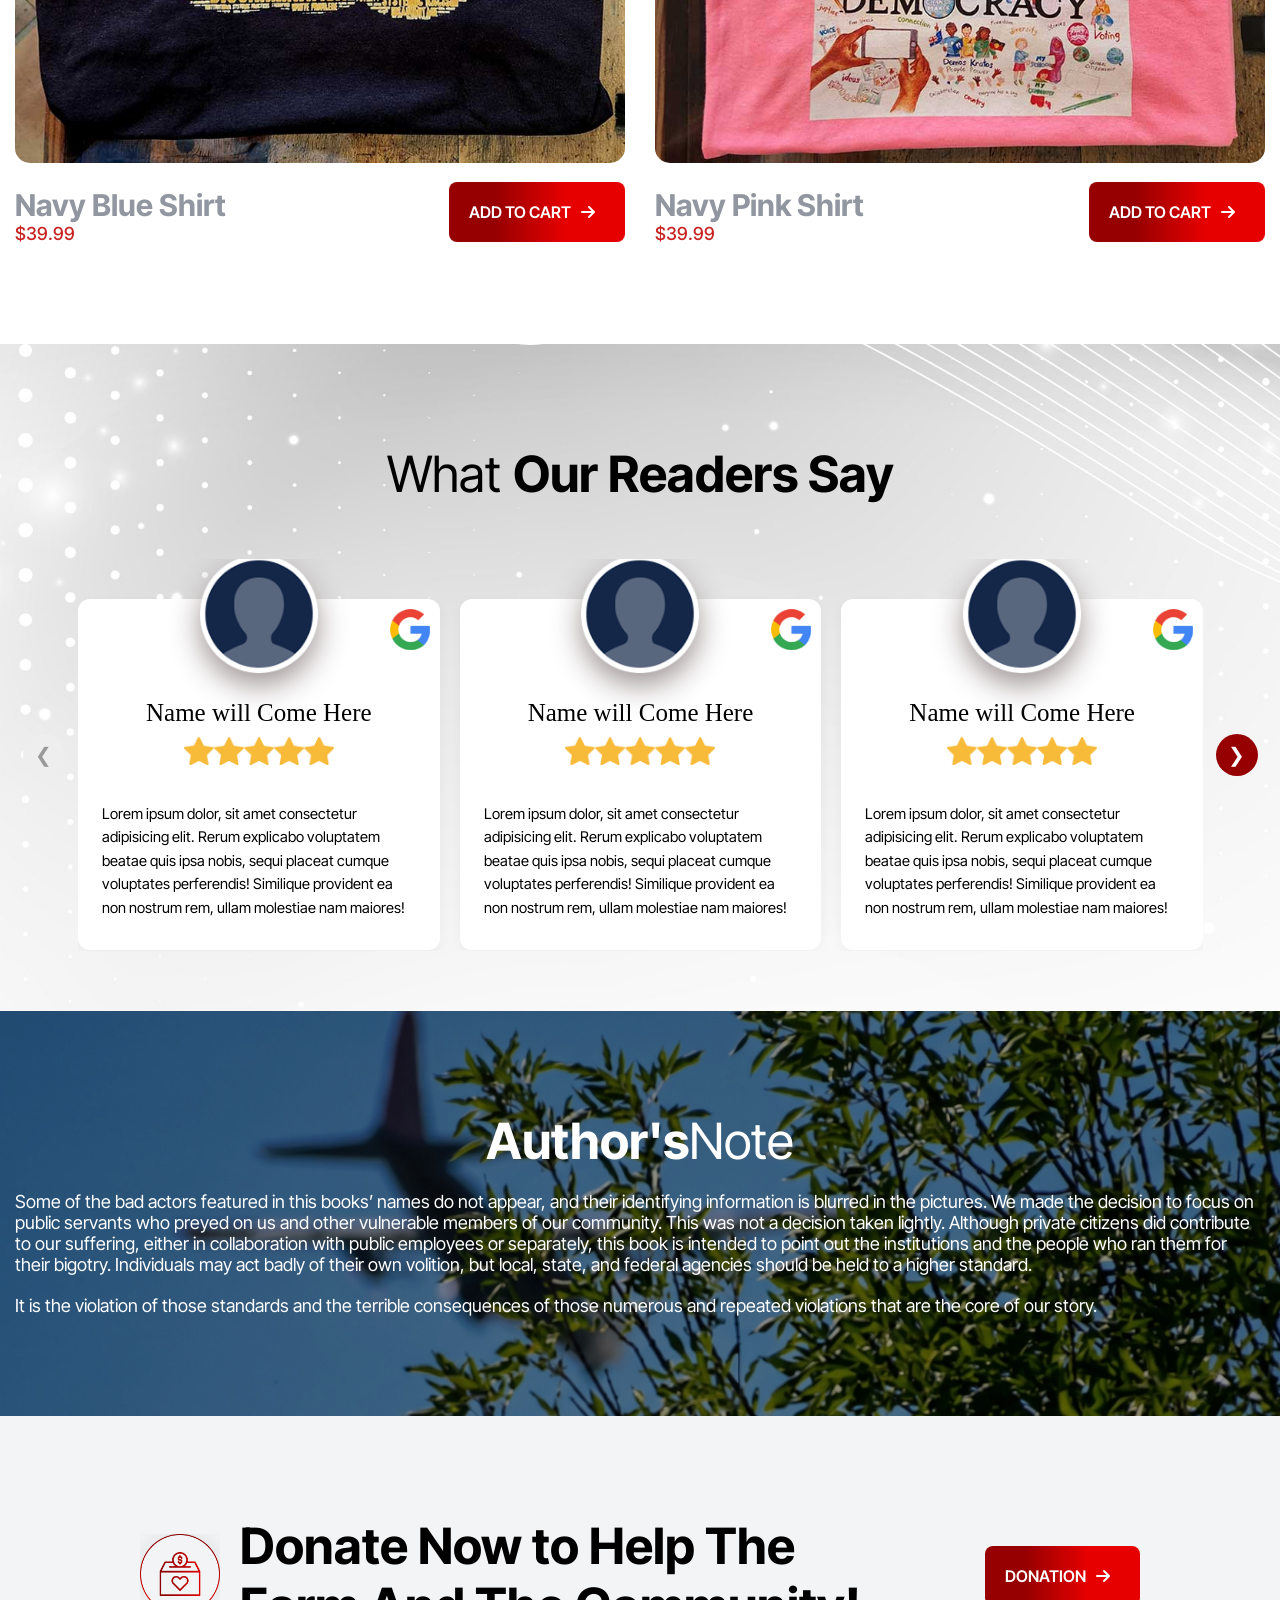
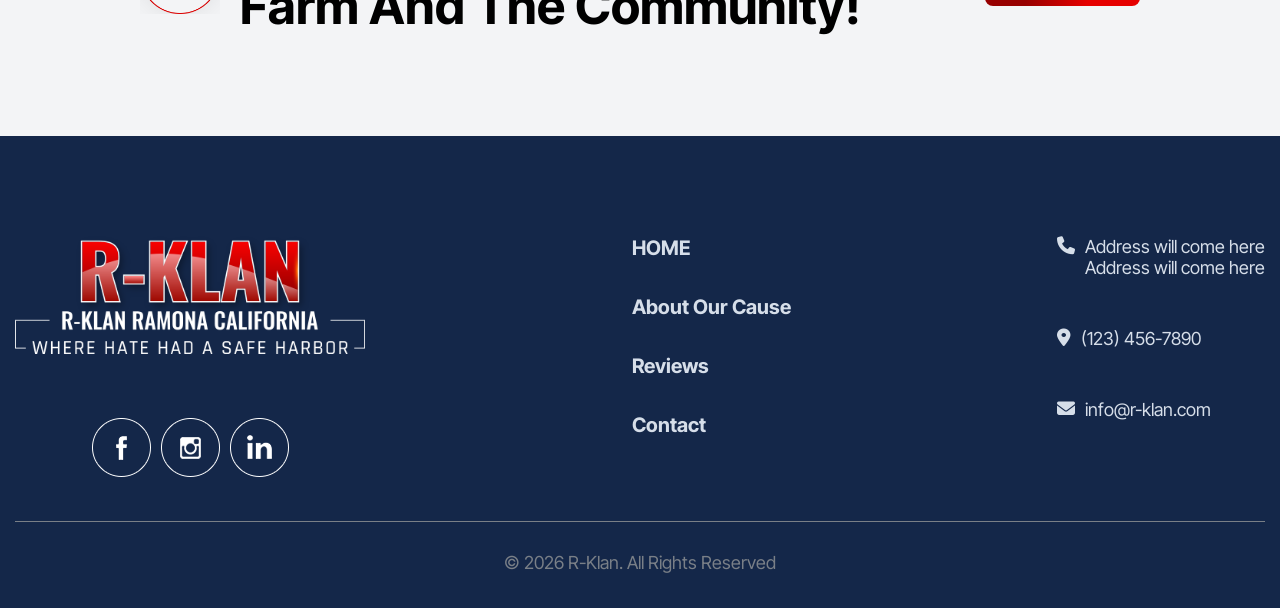
==== commit a04c4383: "230 230" ====
--- a/index.html
+++ b/index.html
@@ -160,7 +160,7 @@
                 helpless landscape of fear and violence, unable to use our property for its intended purpose or live in
                 peace, as we had done for the past fifteen years.</p>
             <div class="btn">
-                <a href="#">Read More</a>
+                <a href="about.html">Read More</a>
             </div>
         </div>
     </section>
@@ -182,9 +182,9 @@
                     <h3 class="amount">$99.99</h3>
                     <div class="btn">
                         <a href="#">ADD TO CART</a>
-                    </div>
-                </div>
-            </div>
+                </div>
+                </div>
+     </div>
     </section>
     <!--------------------------------------------------------- Shop------------------------------------------------------- -->
     <section id="shop" class="Shoponly">
--- a/css/style.css
+++ b/css/style.css
@@ -835,7 +835,6 @@
     justify-content: center;
     margin: 0px 15px;
 }
-
 .aboutrow {
     display: flex;
     flex-direction: column;
@@ -859,9 +858,9 @@
     max-width: 1300px;
     border: 15px solid rgba(255, 255, 235, 0.3);
     border-radius: 30px;
-    /* margin-bottom: -100px; */
-    position: relative;
-    z-index: 3;
+    margin-bottom: -100px;
+    position: relative;
+    z-index: 15;
 }
 
 .about-img {
@@ -1099,7 +1098,7 @@
 }
 
 /* ----------------------------------------------------------header---------------------------------------------------------- */
-#Nav-bar {
+/* #Nav-bar {
     display: flex;
     justify-content: center;
     width: 100%;
@@ -1243,7 +1242,7 @@
     border-bottom: 2px solid;
     border-color: var(--rev-box-bg);
 } */
-#mobileNav a {
+/* #mobileNav a {
     color: white;
 }
 
@@ -1268,4 +1267,183 @@
 .mobile-nav .text ul li a.active a:hover {
     background-color: #c82424;
     color: white;
-}
+}  */
+
+/* ----------------------------------------------------------first---------------------------------------------------------- */
+
+/* Default Header (Top par relative rahega) */
+/* Default state: Position Relative */
+#Nav-bar {
+    display: flex;
+    justify-content: center;
+    width: 100%;
+    background-color: #ffffff;
+    position: relative; /* Shuru mein aur upar scroll karne par relative rahega */
+    z-index: 15;
+    transition: all 0.3s ease-in-out;
+}
+
+/* Jab 100px se neeche scroll hoga tab yeh class add hogi */
+#Nav-bar.sticky-active {
+    position: fixed;
+    top: 0;
+    left: 0;
+    box-shadow: 0 4px 10px rgba(0, 0, 0, 0.1); /* Sticky hone par halka shadow */
+    animation: slideDown 0.3s ease-in-out;
+}
+
+@keyframes slideDown {
+    from {
+        transform: translateY(-100%);
+    }
+    to {
+        transform: translateY(0);
+    }
+}
+
+#Nav-bar .content {
+    display: flex;
+    justify-content: space-between;
+    align-items: center;
+    width: 100%;
+    padding: 10px 15px;
+}
+
+#Nav-bar .image-header {
+    max-width: 200px;
+}
+
+#Nav-bar .said {
+    display: flex;
+    justify-content: space-between;
+    align-items: center;
+    column-gap: 25px;
+}
+
+#Nav-bar .text-header {
+    display: flex;
+    justify-content: space-between;
+    align-items: center;
+    column-gap: 25px;
+    row-gap: 20px;
+}
+
+#Nav-bar .desktop ul {
+    display: flex;
+    column-gap: 35px;
+    list-style: none;
+}
+
+#Nav-bar figure {
+    width: 100%;
+}
+
+.icon-nav {
+    display: flex;
+    font-size: 25px;
+    column-gap: 10px;
+}
+
+.fa-brands {
+    color: red;
+    border-radius: 50%;
+    font-size: 25px;
+    display: flex !important;
+    justify-content: center;
+    align-items: center;
+    width: 40px;
+    height: 40px;
+    border: 2px solid;
+    aspect-ratio: 1 / 1;
+}
+
+.r-klan-header .text li a {
+    color: black;
+    font-weight: 600;
+    text-decoration: none;
+}
+
+#Nav-bar a {
+    text-decoration: none;
+}
+
+.mobile-nav,
+.nav-toggle {
+    display: none;
+}
+
+#Nav-bar .icon-nav a:hover {
+    color: red;
+    transition: 1s;
+}
+
+.Reviews-div {
+    width: 100%;
+    max-width: 1300px;
+    border: 15px solid rgba(255, 255, 235, 0.3);
+    border-radius: 30px;
+    margin-bottom: -100px;
+    position: relative;
+    z-index: 3;
+}
+
+.reviews-img {
+    border-radius: 15px;
+    object-fit: cover;
+    height: 620px;
+}
+
+#Nav-bar .text-header a:hover {
+    color: red;
+    transition: 1s;
+}
+
+#Nav-bar .icon-nav a:hover i {
+    background-color: red;
+    color: white;
+    transition: 1s;
+}
+
+.r-klan-header .mobile-nav {
+    background-color: black;
+}
+
+#mobileNav ul {
+    list-style: none;
+}
+
+#mobileNav .text li a {
+    color: white;
+    border-bottom: 2px solid;
+    font-size: 18px;
+    padding: 14px;
+    display: flex;
+    flex-direction: column;
+}
+
+#mobileNav a {
+    color: white;
+}
+
+.text {
+    list-style: none;
+    row-gap: 20px;
+}
+
+#mobileNav .icon-nav {
+    padding: 15px;
+    display: flex;
+    column-gap: 10px;
+}
+
+.fa-solid,
+.fas {
+    color: white;
+    font-size: 16px;
+}
+
+.mobile-nav .text ul li a.active,
+.mobile-nav .text ul li a:hover {
+    /* background-color: #c82424; */
+    color: white;
+}
